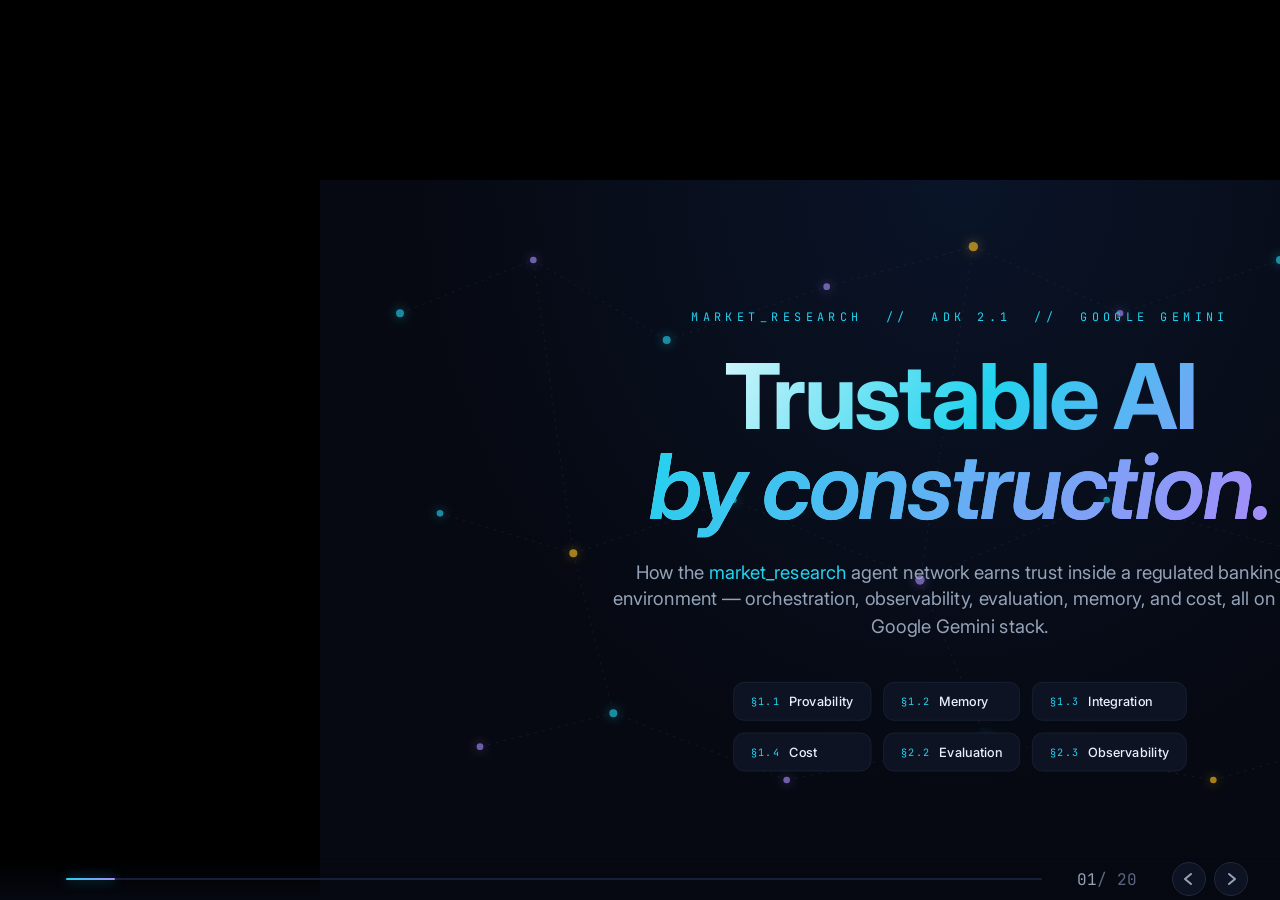
==== index.html @ bad7ddeb "init commit" ====
<!DOCTYPE html>
<html lang="en">
<head>
<meta charset="UTF-8" />
<meta name="viewport" content="width=1920, initial-scale=1" />
<title>Trustable AI by construction — market_research</title>
<link rel="preconnect" href="https://fonts.googleapis.com">
<link rel="preconnect" href="https://fonts.gstatic.com" crossorigin>
<link href="https://fonts.googleapis.com/css2?family=Inter:wght@400;500;600;700&family=JetBrains+Mono:wght@400;500;600&display=swap" rel="stylesheet">
<link rel="stylesheet" href="styles.css" />
</head>
<body>

<div class="deck-wrap">
<div class="deck">

<!-- ============================================================
     SLIDE 1 — TITLE
     ============================================================ -->
<section class="slide s1 is-active" id="slide-1">
  <svg class="s1-bg" viewBox="0 0 1920 1080" preserveAspectRatio="xMidYMid slice" aria-hidden="true">
    <!-- constellation lines -->
    <g class="constellation">
      <line class="bg-line" x1="120" y1="200" x2="320" y2="120"/>
      <line class="bg-line" x1="320" y1="120" x2="520" y2="240"/>
      <line class="bg-line" x1="520" y1="240" x2="760" y2="160"/>
      <line class="bg-line" x1="760" y1="160" x2="980" y2="100"/>
      <line class="bg-line" x1="980" y1="100" x2="1200" y2="200"/>
      <line class="bg-line" x1="1200" y1="200" x2="1440" y2="120"/>
      <line class="bg-line" x1="1440" y1="120" x2="1680" y2="220"/>
      <line class="bg-line" x1="180" y1="500" x2="380" y2="560"/>
      <line class="bg-line" x1="380" y1="560" x2="620" y2="480"/>
      <line class="bg-line" x1="620" y1="480" x2="900" y2="600"/>
      <line class="bg-line" x1="900" y1="600" x2="1180" y2="480"/>
      <line class="bg-line" x1="1180" y1="480" x2="1480" y2="560"/>
      <line class="bg-line" x1="1480" y1="560" x2="1740" y2="500"/>
      <line class="bg-line" x1="240" y1="850" x2="440" y2="800"/>
      <line class="bg-line" x1="440" y1="800" x2="700" y2="900"/>
      <line class="bg-line" x1="700" y1="900" x2="1000" y2="840"/>
      <line class="bg-line" x1="1000" y1="840" x2="1340" y2="900"/>
      <line class="bg-line" x1="1340" y1="900" x2="1620" y2="820"/>
      <line class="bg-line" x1="320" y1="120" x2="380" y2="560"/>
      <line class="bg-line" x1="980" y1="100" x2="900" y2="600"/>
      <line class="bg-line" x1="1440" y1="120" x2="1480" y2="560"/>
      <line class="bg-line" x1="380" y1="560" x2="440" y2="800"/>
      <line class="bg-line" x1="900" y1="600" x2="1000" y2="840"/>
      <line class="bg-line" x1="1480" y1="560" x2="1620" y2="820"/>
    </g>
    <!-- nodes -->
    <g class="bg-nodes">
      <circle class="bg-node" cx="120" cy="200" r="6"/>
      <circle class="bg-node" cx="320" cy="120" r="5"/>
      <circle class="bg-node" cx="520" cy="240" r="6"/>
      <circle class="bg-node" cx="760" cy="160" r="5"/>
      <circle class="bg-node" cx="980" cy="100" r="7"/>
      <circle class="bg-node" cx="1200" cy="200" r="5"/>
      <circle class="bg-node" cx="1440" cy="120" r="6"/>
      <circle class="bg-node" cx="1680" cy="220" r="5"/>
      <circle class="bg-node" cx="180" cy="500" r="5"/>
      <circle class="bg-node" cx="380" cy="560" r="6"/>
      <circle class="bg-node" cx="620" cy="480" r="5"/>
      <circle class="bg-node" cx="900" cy="600" r="7"/>
      <circle class="bg-node" cx="1180" cy="480" r="5"/>
      <circle class="bg-node" cx="1480" cy="560" r="6"/>
      <circle class="bg-node" cx="1740" cy="500" r="5"/>
      <circle class="bg-node" cx="240" cy="850" r="5"/>
      <circle class="bg-node" cx="440" cy="800" r="6"/>
      <circle class="bg-node" cx="700" cy="900" r="5"/>
      <circle class="bg-node" cx="1000" cy="840" r="7"/>
      <circle class="bg-node" cx="1340" cy="900" r="5"/>
      <circle class="bg-node" cx="1620" cy="820" r="6"/>
    </g>
  </svg>

  <div class="s1-stage">
    <div class="s1-hero">
      <div class="s1-eyebrow">MARKET_RESEARCH &nbsp;//&nbsp; ADK 2.1 &nbsp;//&nbsp; GOOGLE GEMINI</div>
      <h1 class="s1-title">Trustable&nbsp;AI<br/><span class="italic">by construction.</span></h1>
      <p class="s1-sub">
        How the <span class="k-worker">market_research</span> agent network earns trust inside a regulated banking environment&nbsp;&mdash; orchestration, observability, evaluation, memory, and cost, all on the Google&nbsp;Gemini stack.
      </p>
      <div class="s1-chips">
        <div class="s1-chip"><span class="sec">&sect;1.1</span><span class="label">Provability</span></div>
        <div class="s1-chip" style="animation-delay: 0.1s;"><span class="sec">&sect;1.2</span><span class="label">Memory</span></div>
        <div class="s1-chip" style="animation-delay: 0.2s;"><span class="sec">&sect;1.3</span><span class="label">Integration</span></div>
        <div class="s1-chip" style="animation-delay: 0.3s;"><span class="sec">&sect;1.4</span><span class="label">Cost</span></div>
        <div class="s1-chip" style="animation-delay: 0.4s;"><span class="sec">&sect;2.2</span><span class="label">Evaluation</span></div>
        <div class="s1-chip" style="animation-delay: 0.5s;"><span class="sec">&sect;2.3</span><span class="label">Observability</span></div>
      </div>
    </div>
  </div>

  <div class="s1-author">
    <div class="name">3224405_AMAL</div>
    <div>FOR SHAMIM &amp; SAURABH</div>
  </div>
</section>


<!-- ============================================================
     SLIDE 2 — VISUAL VOCABULARY
     ============================================================ -->
<section class="slide" id="slide-2">
  <div class="slide-header">
    <span class="slide-num">02 / LEGEND</span>
    <span class="eyebrow">THE SIX BUILDING BLOCKS</span>
  </div>
  <h2>One vocabulary, six shapes</h2>
  <p class="subtitle">Every later slide is built from these primitives. Read them once here so the rest of the deck reads at a glance.</p>

  <div class="slide-body">
    <div class="s2-grid">

      <div class="s2-card worker">
        <span class="badge">01</span>
        <div class="demo">
          <svg viewBox="0 0 320 200" width="320" height="200">
            <rect x="40" y="40" width="240" height="120" rx="16" fill="#0d1322" stroke="#22d3ee" stroke-width="3" filter="drop-shadow(0 0 12px rgba(34,211,238,0.5))"/>
            <text x="160" y="100" text-anchor="middle" fill="#e8eefb" font-size="22" font-weight="600" font-family="JetBrains Mono, monospace">LlmAgent</text>
            <text x="160" y="130" text-anchor="middle" fill="#22d3ee" font-size="14" font-family="JetBrains Mono, monospace">gemini-2.5</text>
          </svg>
        </div>
        <h4>LlmAgent</h4>
        <p class="role">One Gemini call. Optional schema + tools + callbacks.</p>
      </div>

      <div class="s2-card worker">
        <span class="badge">02</span>
        <div class="demo">
          <svg viewBox="0 0 360 200" width="360" height="200">
            <defs><marker id="s2a-arr" viewBox="0 0 10 10" refX="9" refY="5" markerWidth="6" markerHeight="6" orient="auto"><path d="M0,0 L10,5 L0,10 z" fill="#22d3ee"/></marker></defs>
            <rect x="20" y="70" width="80" height="60" rx="10" fill="#0d1322" stroke="#22d3ee" stroke-width="2.5"/>
            <rect x="140" y="70" width="80" height="60" rx="10" fill="#0d1322" stroke="#22d3ee" stroke-width="2.5"/>
            <rect x="260" y="70" width="80" height="60" rx="10" fill="#0d1322" stroke="#22d3ee" stroke-width="2.5"/>
            <line x1="100" y1="100" x2="140" y2="100" stroke="#22d3ee" stroke-width="2.5" marker-end="url(#s2a-arr)"/>
            <line x1="220" y1="100" x2="260" y2="100" stroke="#22d3ee" stroke-width="2.5" marker-end="url(#s2a-arr)"/>
            <text x="180" y="40" text-anchor="middle" fill="#94a3b8" font-size="14" font-family="JetBrains Mono, monospace" letter-spacing="2">SEQUENTIAL</text>
          </svg>
        </div>
        <h4>SequentialAgent</h4>
        <p class="role">Runs children in declared order. No scheduler.</p>
      </div>

      <div class="s2-card critic">
        <span class="badge">03</span>
        <div class="demo">
          <svg viewBox="0 0 320 200" width="320" height="200">
            <defs><marker id="s2b-arr" viewBox="0 0 10 10" refX="9" refY="5" markerWidth="6" markerHeight="6" orient="auto"><path d="M0,0 L10,5 L0,10 z" fill="#a78bfa"/></marker></defs>
            <rect x="60" y="60" width="200" height="90" rx="12" fill="#0d1322" stroke="#a78bfa" stroke-width="2.5"/>
            <text x="160" y="110" text-anchor="middle" fill="#e8eefb" font-size="20" font-weight="600">worker</text>
            <path d="M 60 75 Q 30 110 60 145" fill="none" stroke="#a78bfa" stroke-width="2.5" stroke-dasharray="6 5" marker-end="url(#s2b-arr)"/>
            <path d="M 260 145 Q 290 110 260 75" fill="none" stroke="#a78bfa" stroke-width="2.5" stroke-dasharray="6 5" marker-end="url(#s2b-arr)"/>
            <text x="160" y="35" text-anchor="middle" fill="#a78bfa" font-size="14" font-family="JetBrains Mono, monospace" letter-spacing="2">LOOP &middot; MAX 5</text>
          </svg>
        </div>
        <h4>LoopAgent</h4>
        <p class="role">Repeats a critic-worker pair until pass or max.</p>
      </div>

      <div class="s2-card tool">
        <span class="badge">04</span>
        <div class="demo">
          <svg viewBox="0 0 320 200" width="320" height="200">
            <rect x="60" y="60" width="200" height="90" rx="16" fill="#0d1322" stroke="#fbbf24" stroke-width="3" filter="drop-shadow(0 0 12px rgba(251,191,36,0.4))"/>
            <text x="160" y="100" text-anchor="middle" fill="#fbbf24" font-size="18" font-family="JetBrains Mono, monospace">tool</text>
            <text x="160" y="130" text-anchor="middle" fill="#e8eefb" font-size="17" font-family="JetBrains Mono, monospace">google_search</text>
          </svg>
        </div>
        <h4>Tool</h4>
        <p class="role">An external capability the agent can call.</p>
      </div>

      <div class="s2-card tool">
        <span class="badge">05</span>
        <div class="demo">
          <svg viewBox="0 0 360 200" width="360" height="200">
            <rect x="30" y="70" width="140" height="60" rx="10" fill="#0d1322" stroke="#22d3ee" stroke-width="2.5"/>
            <text x="100" y="105" text-anchor="middle" fill="#e8eefb" font-size="16">LlmAgent</text>
            <path d="M 180 100 C 220 60, 260 60, 300 100" fill="none" stroke="#fbbf24" stroke-width="2.5" stroke-dasharray="3 4"/>
            <circle cx="300" cy="100" r="20" fill="#0d1322" stroke="#fbbf24" stroke-width="2.5"/>
            <text x="300" y="106" text-anchor="middle" fill="#fbbf24" font-size="14" font-family="JetBrains Mono, monospace">cb</text>
            <text x="180" y="160" text-anchor="middle" fill="#94a3b8" font-size="14" font-family="JetBrains Mono, monospace">after_agent_callback</text>
          </svg>
        </div>
        <h4>Callback</h4>
        <p class="role">A Python hook fired before/after each agent.</p>
      </div>

      <div class="s2-card worker">
        <span class="badge">06</span>
        <div class="demo">
          <svg viewBox="0 0 360 200" width="360" height="200">
            <line x1="40" y1="100" x2="320" y2="100" stroke="#1e293b" stroke-width="2" stroke-dasharray="4 6"/>
            <circle cx="40" cy="100" r="8" fill="#22d3ee"/>
            <circle cx="320" cy="100" r="8" fill="#a78bfa"/>
            <circle cx="180" cy="100" r="14" fill="#22d3ee" filter="drop-shadow(0 0 14px rgba(34,211,238,1))">
              <animate attributeName="cx" values="40;320;40" dur="3s" repeatCount="indefinite"/>
            </circle>
            <text x="180" y="160" text-anchor="middle" fill="#94a3b8" font-size="14" font-family="JetBrains Mono, monospace">state flowing</text>
          </svg>
        </div>
        <h4>Token / state</h4>
        <p class="role">Output of one agent becomes input of the next.</p>
      </div>

    </div>
  </div>
</section>


<!-- ============================================================
     SLIDE 3 — PROVABILITY (§1.1) CRITIC-WORKER LOOP
     ============================================================ -->
<section class="slide sl-prov" id="slide-3">
  <div class="slide-header">
    <span class="slide-num">03 / PROVABILITY</span>
    <span class="eyebrow">REQUIREMENT &sect;1.1</span>
  </div>
  <h2>A stronger model grades every answer</h2>
  <p class="subtitle">No report leaves the pipeline until a <span class="k-critic">critic</span> on a stronger Gemini tier accepts it. <strong>Up to five iterations, then a deterministic exit.</strong></p>

  <div class="slide-body">
    <div class="svg-wrap">
      <svg viewBox="0 0 1700 720" preserveAspectRatio="xMidYMid meet">
        <defs>
          <marker id="s3-arr-c" viewBox="0 0 10 10" refX="9" refY="5" markerWidth="7" markerHeight="7" orient="auto">
            <path d="M0,0 L10,5 L0,10 z" fill="#a78bfa"/>
          </marker>
          <marker id="s3-arr-p" viewBox="0 0 10 10" refX="9" refY="5" markerWidth="7" markerHeight="7" orient="auto">
            <path d="M0,0 L10,5 L0,10 z" fill="#34d399"/>
          </marker>
        </defs>

        <!-- worker box -->
        <g class="s3-worker-pulse">
          <rect x="100" y="200" width="450" height="320" rx="22" fill="#0d1322" stroke="#22d3ee" stroke-width="3.5"/>
          <text x="325" y="280" text-anchor="middle" fill="#22d3ee" font-size="20" font-weight="600" letter-spacing="3" font-family="JetBrains Mono, monospace">WORKER</text>
          <text x="325" y="345" text-anchor="middle" fill="#e8eefb" font-size="34" font-weight="600">enhanced_search</text>
          <text x="325" y="395" text-anchor="middle" fill="#94a3b8" font-size="22" font-family="JetBrains Mono, monospace">gemini-2.5-flash-lite</text>
          <text x="325" y="445" text-anchor="middle" fill="#94a3b8" font-size="22">+ google_search</text>
          <text x="325" y="488" text-anchor="middle" fill="#94a3b8" font-size="22">+ BuiltInPlanner</text>
        </g>

        <!-- critic box -->
        <g class="s3-critic-pulse">
          <rect x="1150" y="200" width="450" height="320" rx="22" fill="#0d1322" stroke="#a78bfa" stroke-width="3.5"/>
          <text x="1375" y="280" text-anchor="middle" fill="#a78bfa" font-size="20" font-weight="600" letter-spacing="3" font-family="JetBrains Mono, monospace">CRITIC</text>
          <text x="1375" y="345" text-anchor="middle" fill="#e8eefb" font-size="34" font-weight="600">evaluator</text>
          <text x="1375" y="395" text-anchor="middle" fill="#94a3b8" font-size="22" font-family="JetBrains Mono, monospace">gemini-2.5-flash</text>
          <text x="1375" y="445" text-anchor="middle" fill="#94a3b8" font-size="22">+ MarketFeedback</text>
          <text x="1375" y="488" text-anchor="middle" fill="#94a3b8" font-size="22">(Pydantic schema)</text>
        </g>

        <!-- top arrow worker -> critic -->
        <path d="M 550 280 C 700 200, 1000 200, 1150 280" class="s3-loop-arrow s3-pass-glow" marker-end="url(#s3-arr-c)"/>
        <text x="850" y="180" text-anchor="middle" fill="#22d3ee" font-size="22" font-family="JetBrains Mono, monospace">draft findings</text>

        <!-- bottom arrow critic -> worker (FAIL) -->
        <path d="M 1150 440 C 1000 540, 700 540, 550 440" class="s3-loop-arrow" marker-end="url(#s3-arr-c)"/>
        <text x="850" y="610" text-anchor="middle" class="s3-grade-fail" fill="#f87171" font-size="22" font-family="JetBrains Mono, monospace">grade = FAIL &rarr; rerun worker</text>
        <text x="850" y="610" text-anchor="middle" class="s3-grade-pass" fill="#34d399" font-size="26" font-weight="600" font-family="JetBrains Mono, monospace">grade = PASS &rarr; exit loop</text>

        <!-- iteration counter (center) -->
        <circle cx="850" cy="360" r="80" fill="#0d1322" stroke="#a78bfa" stroke-width="3" class="s3-pass-glow"/>
        <text x="850" y="345" text-anchor="middle" class="s3-iter-text">ITER</text>
        <text x="850" y="395" text-anchor="middle" class="s3-iter-counter">1</text>
        <text x="850" y="430" text-anchor="middle" class="s3-iter-text">of 5</text>
      </svg>
    </div>
  </div>

  <div class="chip-row stage" data-stage="3" style="position:absolute; bottom:130px; left:50%; transform:translateX(-50%);">
    <span class="chip is-critic"><span class="dot"></span>Pydantic-typed verdicts</span>
    <span class="chip is-pass"><span class="dot"></span>Max 5 iterations</span>
    <span class="chip is-worker"><span class="dot"></span>EscalationChecker = only exit</span>
  </div>

  <div class="slide-footer">
    <span class="cite">market_research/sub_agents/*/agent.py &middot; LoopAgent quality_assurance_loop</span>
    <span class="req-pill">&sect;1.1 PROVABILITY</span>
  </div>
</section>


<!-- ============================================================
     SLIDE 4 — PROVABILITY IN OPERATION (critic-worker loop)
     ============================================================ -->
<section class="slide op-loop" id="slide-4">
  <div class="slide-header">
    <span class="slide-num">04 / PROVABILITY</span>
    <span class="eyebrow op">IN OPERATION</span>
    <span class="op-tag"><span class="live-dot"></span>RUNTIME</span>
  </div>
  <h2>The quality-assurance loop, running</h2>
  <p class="subtitle">Watch one iteration circulate: the <span class="k-critic">evaluator</span> grades, the <strong>EscalationChecker</strong> decides, and on a fail the <span class="k-worker">worker</span> re-searches and overwrites the findings.</p>

  <div class="slide-body">
    <div class="svg-wrap">
      <svg viewBox="0 0 1700 680" preserveAspectRatio="xMidYMid meet">
        <defs>
          <marker id="ml-flow" viewBox="0 0 10 10" refX="9" refY="5" markerWidth="7" markerHeight="7" orient="auto"><path d="M0,0 L10,5 L0,10 z" fill="#22d3ee"/></marker>
          <marker id="ml-fail" viewBox="0 0 10 10" refX="9" refY="5" markerWidth="7" markerHeight="7" orient="auto"><path d="M0,0 L10,5 L0,10 z" fill="#f87171"/></marker>
          <marker id="ml-pass" viewBox="0 0 10 10" refX="9" refY="5" markerWidth="7" markerHeight="7" orient="auto"><path d="M0,0 L10,5 L0,10 z" fill="#34d399"/></marker>
          <marker id="ml-crit" viewBox="0 0 10 10" refX="9" refY="5" markerWidth="7" markerHeight="7" orient="auto"><path d="M0,0 L10,5 L0,10 z" fill="#a78bfa"/></marker>
        </defs>

        <!-- loop boundary -->
        <rect x="120" y="95" width="1460" height="510" rx="24" fill="none" class="op-loop-ring"/>
        <text x="150" y="80" fill="#a78bfa" font-size="20" font-family="JetBrains Mono, monospace" letter-spacing="2">LoopAgent &middot; quality_assurance_loop &middot; max_iterations = 5</text>

        <!-- return arrow across top -->
        <path d="M 1320 240 L 1320 150 L 400 150 L 400 270" class="op-edge feedback" stroke="#a78bfa" stroke-dasharray="7 6" marker-end="url(#ml-crit)"/>
        <text x="860" y="135" text-anchor="middle" fill="#a78bfa" font-size="19" font-family="JetBrains Mono, monospace">overwrite market_research_findings &middot; next iteration</text>

        <!-- findings entry -->
        <text x="60" y="315" fill="#22d3ee" font-size="20" font-family="JetBrains Mono, monospace">findings</text>
        <line x1="60" y1="335" x2="200" y2="335" class="op-edge flow" marker-end="url(#ml-flow)"/>

        <!-- evaluator (critic) -->
        <rect x="200" y="270" width="380" height="200" rx="18" class="op-node opl-critic"/>
        <text x="390" y="312" class="op-kicker" font-size="18">CRITIC</text>
        <text x="390" y="355" class="op-label" font-size="30">market_evaluator</text>
        <text x="390" y="392" class="op-sub" font-size="19">gemini-2.5-flash</text>
        <text x="390" y="424" class="op-sub" font-size="19">output_schema =</text>
        <text x="390" y="450" class="op-sub" font-size="19">MarketFeedback</text>

        <!-- middle arrow evaluator -> checker -->
        <line x1="580" y1="335" x2="700" y2="335" class="op-edge flow" marker-end="url(#ml-flow)"/>

        <!-- EscalationChecker diamond -->
        <polygon points="840,235 1010,335 840,435 670,335" class="opl-diamond"/>
        <text x="840" y="320" class="op-label" font-size="22" fill="#a78bfa">Escalation</text>
        <text x="840" y="348" class="op-label" font-size="22" fill="#a78bfa">Checker</text>
        <text x="840" y="378" class="op-sub" font-size="16">grade == "pass"?</text>

        <!-- fail arrow checker -> worker -->
        <line x1="1010" y1="335" x2="1120" y2="335" class="op-edge fail" marker-end="url(#ml-fail)"/>
        <text x="1065" y="318" text-anchor="middle" fill="#f87171" font-size="17" font-family="JetBrains Mono, monospace">fail</text>

        <!-- worker -->
        <rect x="1120" y="240" width="400" height="200" rx="18" class="op-node opl-worker"/>
        <text x="1320" y="282" class="op-kicker" font-size="18">WORKER</text>
        <text x="1320" y="325" class="op-label" font-size="28">enhanced_market_search</text>
        <text x="1320" y="362" class="op-sub" font-size="19">worker &middot; google_search</text>
        <text x="1320" y="394" class="op-sub" font-size="19">+ BuiltInPlanner</text>
        <text x="1320" y="424" class="op-sub" font-size="19">+ section_planner</text>

        <!-- pass exit -->
        <path d="M 840 435 L 840 545 L 1450 545" class="op-edge pass" marker-end="url(#ml-pass)"/>
        <text x="1120" y="530" text-anchor="middle" fill="#34d399" font-size="19" font-family="JetBrains Mono, monospace">pass &rarr; escalate &rarr; exit loop</text>

        <!-- circulating token -->
        <circle r="13" class="opl-token"/>
      </svg>
    </div>
  </div>

  <div class="slide-footer">
    <span class="cite">sub_agents/market_context/agent.py &middot; LoopAgent + EscalationChecker + MarketFeedback schema</span>
    <span class="req-pill">&sect;1.1 PROVABILITY</span>
  </div>
</section>


<!-- ============================================================
     SLIDE 5 — TRUSTABILITY (§1.1) GROUNDED CITATIONS
     ============================================================ -->
<section class="slide" id="slide-5">
  <div class="slide-header">
    <span class="slide-num">05 / TRUSTABILITY</span>
    <span class="eyebrow">REQUIREMENT &sect;1.1</span>
  </div>
  <h2>Every claim has a footnote</h2>
  <p class="subtitle">The agent cannot hallucinate undetected: every fact in the final report carries a <span class="k-tool">numbered citation</span> back to a live Google Search source.</p>

  <div class="slide-body">
    <div class="svg-wrap">
      <svg viewBox="0 0 1700 720" preserveAspectRatio="xMidYMid meet">
        <defs>
          <marker id="s4-arr" viewBox="0 0 10 10" refX="9" refY="5" markerWidth="7" markerHeight="7" orient="auto">
            <path d="M0,0 L10,5 L0,10 z" fill="#22d3ee"/>
          </marker>
        </defs>

        <!-- user question (left) -->
        <rect x="40" y="100" width="380" height="160" rx="20" fill="#0d1322" stroke="#1e293b" stroke-width="2"/>
        <text x="60" y="155" fill="#94a3b8" font-size="18" font-family="JetBrains Mono, monospace">USER QUESTION</text>
        <text x="60" y="200" fill="#e8eefb" font-size="22">What is the size of</text>
        <text x="60" y="232" fill="#e8eefb" font-size="22">the SaaS analytics market?</text>

        <line x1="430" y1="180" x2="540" y2="180" stroke="#22d3ee" stroke-width="3" marker-end="url(#s4-arr)"/>

        <!-- researcher + search -->
        <rect x="540" y="100" width="320" height="160" rx="20" fill="#0d1322" stroke="#22d3ee" stroke-width="3" filter="drop-shadow(0 0 14px rgba(34,211,238,0.4))"/>
        <text x="700" y="160" text-anchor="middle" fill="#22d3ee" font-size="18" font-family="JetBrains Mono, monospace">WORKER</text>
        <text x="700" y="200" text-anchor="middle" fill="#e8eefb" font-size="28" font-weight="600">researcher</text>
        <text x="700" y="232" text-anchor="middle" fill="#94a3b8" font-size="18" font-family="JetBrains Mono, monospace">+ google_search</text>

        <line x1="870" y1="180" x2="980" y2="180" stroke="#22d3ee" stroke-width="3" marker-end="url(#s4-arr)"/>

        <!-- source cards (right) — all visible on entry, animate in once -->
        <g class="s4-source-on">
          <rect x="990" y="80" width="630" height="120" rx="16" fill="#0d1322" stroke="#fbbf24" stroke-width="2.5" filter="drop-shadow(0 0 10px rgba(251,191,36,0.35))"/>
          <text x="1015" y="125" fill="#fbbf24" font-size="20" font-family="JetBrains Mono, monospace" font-weight="600">[1]</text>
          <text x="1060" y="125" fill="#e8eefb" font-size="22" font-weight="500">Statista &middot; SaaS Market Size 2024</text>
          <text x="1060" y="160" fill="#94a3b8" font-size="18" font-family="JetBrains Mono, monospace">statista.com/saas-analytics</text>
          <text x="1060" y="185" fill="#34d399" font-size="16" font-family="JetBrains Mono, monospace">conf 0.94</text>
        </g>

        <g class="s4-source-on" style="animation-delay: 0.6s;">
          <rect x="990" y="220" width="630" height="120" rx="16" fill="#0d1322" stroke="#fbbf24" stroke-width="2.5" filter="drop-shadow(0 0 10px rgba(251,191,36,0.35))"/>
          <text x="1015" y="265" fill="#fbbf24" font-size="20" font-family="JetBrains Mono, monospace" font-weight="600">[2]</text>
          <text x="1060" y="265" fill="#e8eefb" font-size="22" font-weight="500">Gartner &middot; Magic Quadrant 2024</text>
          <text x="1060" y="300" fill="#94a3b8" font-size="18" font-family="JetBrains Mono, monospace">gartner.com/saas-mq</text>
          <text x="1060" y="325" fill="#34d399" font-size="16" font-family="JetBrains Mono, monospace">conf 0.88</text>
        </g>

        <g class="s4-source-on" style="animation-delay: 1.2s;">
          <rect x="990" y="360" width="630" height="120" rx="16" fill="#0d1322" stroke="#fbbf24" stroke-width="2.5" filter="drop-shadow(0 0 10px rgba(251,191,36,0.35))"/>
          <text x="1015" y="405" fill="#fbbf24" font-size="20" font-family="JetBrains Mono, monospace" font-weight="600">[3]</text>
          <text x="1060" y="405" fill="#e8eefb" font-size="22" font-weight="500">McKinsey &middot; Cloud Insights</text>
          <text x="1060" y="440" fill="#94a3b8" font-size="18" font-family="JetBrains Mono, monospace">mckinsey.com/cloud-2024</text>
          <text x="1060" y="465" fill="#34d399" font-size="16" font-family="JetBrains Mono, monospace">conf 0.81</text>
        </g>

        <!-- report draft (bottom) -->
        <rect x="40" y="540" width="1620" height="140" rx="20" fill="#0d1322" stroke="#a78bfa" stroke-width="2.5"/>
        <text x="60" y="585" fill="#a78bfa" font-size="18" font-family="JetBrains Mono, monospace">RENDERED REPORT &middot; market_report_composer</text>
        <text x="60" y="635" fill="#e8eefb" font-size="22">
          The global SaaS analytics market reached
          <tspan fill="#e8eefb" font-weight="600">$8.4B in 2024</tspan>
          <tspan class="s4-cite-on" font-weight="600" font-family="JetBrains Mono, monospace"> [1]</tspan>,
          growing at
          <tspan font-weight="600">14% CAGR</tspan>
          <tspan class="s4-cite-on" font-weight="600" font-family="JetBrains Mono, monospace"> [2]</tspan>,
          with cloud-native vendors capturing the majority share
          <tspan class="s4-cite-on" font-weight="600" font-family="JetBrains Mono, monospace"> [3]</tspan>.
        </text>
      </svg>
    </div>
  </div>

  <div class="slide-footer">
    <span class="cite">collect_research_sources_callback + wikipedia_citation_callback &middot; sub_agents/market_context/</span>
    <span class="req-pill">&sect;1.1 TRUSTABILITY</span>
  </div>
</section>


<!-- ============================================================
     SLIDE 6 — TRUSTABILITY IN OPERATION (citation harvest)
     ============================================================ -->
<section class="slide op-cite" id="slide-6">
  <div class="slide-header">
    <span class="slide-num">06 / TRUSTABILITY</span>
    <span class="eyebrow op">IN OPERATION</span>
    <span class="op-tag"><span class="live-dot"></span>RUNTIME</span>
  </div>
  <h2>Harvesting sources, live</h2>
  <p class="subtitle">The worker calls <span class="k-tool">google_search</span>; an <strong>after-agent callback</strong> captures every grounding chunk &mdash; URL, title, confidence &mdash; into <code>state.citations</code> before the composer renders footnotes.</p>

  <div class="slide-body">
    <div class="svg-wrap">
      <svg viewBox="0 0 1700 640" preserveAspectRatio="xMidYMid meet">
        <defs>
          <marker id="mc-flow" viewBox="0 0 10 10" refX="9" refY="5" markerWidth="7" markerHeight="7" orient="auto"><path d="M0,0 L10,5 L0,10 z" fill="#22d3ee"/></marker>
          <marker id="mc-tool" viewBox="0 0 10 10" refX="9" refY="5" markerWidth="7" markerHeight="7" orient="auto"><path d="M0,0 L10,5 L0,10 z" fill="#fbbf24"/></marker>
          <marker id="mc-crit" viewBox="0 0 10 10" refX="9" refY="5" markerWidth="7" markerHeight="7" orient="auto"><path d="M0,0 L10,5 L0,10 z" fill="#a78bfa"/></marker>
        </defs>

        <text x="80" y="150" fill="#5b6781" font-family="JetBrains Mono, monospace" font-size="18" letter-spacing="3" text-anchor="start">PHASE 1 &middot; HARVEST</text>

        <!-- researcher -->
        <rect x="80" y="220" width="380" height="160" rx="18" class="op-node opc-tool" stroke="#22d3ee"/>
        <text x="270" y="262" class="op-kicker" font-size="17">WORKER</text>
        <text x="270" y="302" class="op-label" font-size="26">market_researcher</text>
        <text x="270" y="335" class="op-sub" font-size="18">tools=[google_search]</text>
        <text x="270" y="363" class="op-sub" font-size="18">+ BuiltInPlanner</text>

        <line x1="460" y1="300" x2="560" y2="300" class="op-edge flow" marker-end="url(#mc-flow)"/>

        <!-- tool -->
        <rect x="560" y="230" width="300" height="140" rx="16" class="op-node opc-tool"/>
        <text x="710" y="270" class="op-kicker" font-size="17" fill="#fbbf24">TOOL</text>
        <text x="710" y="308" class="op-label" font-size="24" fill="#fbbf24">google_search</text>
        <text x="710" y="342" class="op-sub" font-size="17">returns grounded chunks</text>

        <line x1="860" y1="300" x2="960" y2="300" class="op-edge cb" marker-end="url(#mc-tool)"/>

        <!-- callback -->
        <rect x="960" y="230" width="300" height="140" rx="16" fill="#0d1322" stroke="#fbbf24" stroke-width="2.5" stroke-dasharray="5 5"/>
        <text x="1110" y="270" class="op-kicker" font-size="17" fill="#fbbf24">after_agent_callback</text>
        <text x="1110" y="308" class="op-label" font-size="21">collect_research</text>
        <text x="1110" y="336" class="op-label" font-size="21">_sources</text>

        <line x1="1260" y1="300" x2="1330" y2="300" class="op-edge cb" marker-end="url(#mc-tool)"/>

        <!-- citations state panel -->
        <rect x="1330" y="150" width="320" height="320" rx="16" fill="#060912" stroke="#fbbf24" stroke-width="2.5"/>
        <text x="1355" y="190" fill="#fbbf24" font-size="18" font-family="JetBrains Mono, monospace">state.citations</text>
        <g class="opc-row r1">
          <text x="1355" y="240" fill="#e8eefb" font-size="17" font-family="JetBrains Mono, monospace">1: { url, title,</text>
          <text x="1380" y="266" fill="#34d399" font-size="17" font-family="JetBrains Mono, monospace">conf 0.94 }</text>
        </g>
        <g class="opc-row r2">
          <text x="1355" y="312" fill="#e8eefb" font-size="17" font-family="JetBrains Mono, monospace">2: { url, title,</text>
          <text x="1380" y="338" fill="#34d399" font-size="17" font-family="JetBrains Mono, monospace">conf 0.88 }</text>
        </g>
        <g class="opc-row r3">
          <text x="1355" y="384" fill="#e8eefb" font-size="17" font-family="JetBrains Mono, monospace">3: { url, title,</text>
          <text x="1380" y="410" fill="#34d399" font-size="17" font-family="JetBrains Mono, monospace">conf 0.81 }</text>
        </g>
        <text x="1355" y="450" fill="#5b6781" font-size="15" font-family="JetBrains Mono, monospace">persisted to session</text>

        <!-- phase 2 -->
        <text x="80" y="470" fill="#5b6781" font-family="JetBrains Mono, monospace" font-size="18" letter-spacing="3" text-anchor="start">PHASE 2 &middot; RENDER</text>
        <rect x="80" y="500" width="460" height="110" rx="16" class="op-node" stroke="#a78bfa"/>
        <text x="310" y="540" class="op-kicker" font-size="17" fill="#a78bfa">CRITIC</text>
        <text x="310" y="576" class="op-label" font-size="24">market_report_composer</text>
        <text x="310" y="600" class="op-sub" font-size="17">emits &lt;cite source="src-N"/&gt;</text>
        <line x1="310" y1="380" x2="310" y2="500" class="op-edge" stroke="#a78bfa" stroke-dasharray="6 6" marker-end="url(#mc-crit)"/>

        <!-- token -->
        <circle r="12" class="opc-token"/>
      </svg>
    </div>
  </div>

  <div class="slide-footer">
    <span class="cite">collect_research_sources_callback + wikipedia_citation_callback &middot; sub_agents/market_context/agent.py</span>
    <span class="req-pill">&sect;1.1 TRUSTABILITY</span>
  </div>
</section>


<!-- ============================================================
     SLIDE 7 — DESIGN FLOW (§1.3) SEQUENTIAL CHANCELLOR
     ============================================================ -->
<section class="slide sl-flow" id="slide-7">
  <div class="slide-header">
    <span class="slide-num">07 / DESIGN FLOW</span>
    <span class="eyebrow">REQUIREMENT &sect;1.3</span>
  </div>
  <h2>Five sub-pipelines, one chancellor</h2>
  <p class="subtitle">The chancellor is a <strong>SequentialAgent</strong>: bootstrap, then five domain pipelines in declared order. <span class="k-route">Sales is conditional</span>. No agent is called twice; no order is left to chance.</p>

  <div class="slide-body">
    <div class="svg-wrap">
      <svg viewBox="0 0 1800 720" preserveAspectRatio="xMidYMid meet">
        <defs>
          <marker id="s5-arr" viewBox="0 0 10 10" refX="9" refY="5" markerWidth="7" markerHeight="7" orient="auto">
            <path d="M0,0 L10,5 L0,10 z" fill="#22d3ee"/>
          </marker>
        </defs>

        <!-- bootstrap chip (top) -->
        <g>
          <rect x="650" y="40" width="500" height="80" rx="14" fill="#0d1322" stroke="#1e293b" stroke-width="2" stroke-dasharray="6 6"/>
          <text x="900" y="78" text-anchor="middle" fill="#94a3b8" font-size="18" font-family="JetBrains Mono, monospace" letter-spacing="3">BOOTSTRAP &middot; STEPS 1&ndash;2</text>
          <text x="900" y="105" text-anchor="middle" fill="#e8eefb" font-size="20">user_input_analyzer &nbsp;&rarr;&nbsp; project_creator</text>
        </g>
        <line x1="900" y1="120" x2="900" y2="170" stroke="#22d3ee" stroke-width="3" marker-end="url(#s5-arr)"/>

        <!-- 5 domain tiles -->
        <!-- tile 1: market -->
        <g>
          <rect x="50" y="200" width="320" height="420" class="s5-tile-bg"/>
          <text x="210" y="245" class="s5-tile-num">STEPS 3&ndash;4</text>
          <text x="210" y="295" class="s5-tile-title">MARKET</text>
          <!-- icon: bars -->
          <g transform="translate(155,330)">
            <rect x="0" y="60" width="20" height="40" fill="#22d3ee"/>
            <rect x="30" y="40" width="20" height="60" fill="#22d3ee"/>
            <rect x="60" y="20" width="20" height="80" fill="#22d3ee"/>
            <rect x="90" y="0" width="20" height="100" fill="#22d3ee"/>
          </g>
          <text x="210" y="495" class="s5-tile-role">Market intel +</text>
          <text x="210" y="520" class="s5-tile-role">critic loop</text>
          <rect x="135" y="555" width="150" height="36" rx="8" fill="rgba(52,211,153,0.12)" stroke="#34d399" stroke-width="1.5"/>
          <text x="210" y="580" text-anchor="middle" fill="#34d399" font-size="16" font-family="JetBrains Mono, monospace" letter-spacing="2">BUILT</text>
        </g>

        <!-- tile 2: segmentation -->
        <g>
          <rect x="400" y="200" width="320" height="420" class="s5-tile-bg"/>
          <text x="560" y="245" class="s5-tile-num">STEPS 5&ndash;6</text>
          <text x="560" y="295" class="s5-tile-title">SEGMENTATION</text>
          <!-- icon: pie -->
          <g transform="translate(510,330)">
            <circle cx="50" cy="50" r="48" fill="none" stroke="#22d3ee" stroke-width="4"/>
            <path d="M 50 50 L 50 2 A 48 48 0 0 1 92 70 z" fill="#22d3ee" fill-opacity="0.4"/>
            <path d="M 50 50 L 92 70 A 48 48 0 0 1 30 92 z" fill="#22d3ee" fill-opacity="0.7"/>
          </g>
          <text x="560" y="495" class="s5-tile-role">Customer segments +</text>
          <text x="560" y="520" class="s5-tile-role">critic loop</text>
          <rect x="485" y="555" width="150" height="36" rx="8" fill="rgba(52,211,153,0.12)" stroke="#34d399" stroke-width="1.5"/>
          <text x="560" y="580" text-anchor="middle" fill="#34d399" font-size="16" font-family="JetBrains Mono, monospace" letter-spacing="2">BUILT</text>
        </g>

        <!-- tile 3: org -->
        <g>
          <rect x="750" y="200" width="320" height="420" class="s5-tile-bg"/>
          <text x="910" y="245" class="s5-tile-num">STEPS 7&ndash;8</text>
          <text x="910" y="295" class="s5-tile-title">ORG INTEL</text>
          <!-- icon: hierarchy -->
          <g transform="translate(835,330)">
            <rect x="55" y="0" width="40" height="28" rx="4" fill="#22d3ee" fill-opacity="0.4" stroke="#22d3ee" stroke-width="2"/>
            <rect x="10" y="60" width="40" height="28" rx="4" fill="#22d3ee" fill-opacity="0.4" stroke="#22d3ee" stroke-width="2"/>
            <rect x="60" y="60" width="40" height="28" rx="4" fill="#22d3ee" fill-opacity="0.4" stroke="#22d3ee" stroke-width="2"/>
            <rect x="110" y="60" width="40" height="28" rx="4" fill="#22d3ee" fill-opacity="0.4" stroke="#22d3ee" stroke-width="2"/>
            <line x1="75" y1="28" x2="30" y2="60" stroke="#22d3ee" stroke-width="2"/>
            <line x1="75" y1="28" x2="80" y2="60" stroke="#22d3ee" stroke-width="2"/>
            <line x1="75" y1="28" x2="130" y2="60" stroke="#22d3ee" stroke-width="2"/>
          </g>
          <text x="910" y="495" class="s5-tile-role">Client + target org +</text>
          <text x="910" y="520" class="s5-tile-role">critic loop</text>
          <rect x="835" y="555" width="150" height="36" rx="8" fill="rgba(52,211,153,0.12)" stroke="#34d399" stroke-width="1.5"/>
          <text x="910" y="580" text-anchor="middle" fill="#34d399" font-size="16" font-family="JetBrains Mono, monospace" letter-spacing="2">BUILT</text>
        </g>

        <!-- tile 4: sales (conditional) -->
        <g>
          <rect x="1100" y="200" width="320" height="420" class="s5-tile-bg cond"/>
          <text x="1260" y="245" class="s5-tile-num" fill="#f472b6">STEPS 9&ndash;10</text>
          <text x="1260" y="295" class="s5-tile-title" fill="#f472b6">SALES</text>
          <!-- icon: handshake (simplified) -->
          <g transform="translate(1195,330)">
            <circle cx="50" cy="50" r="40" fill="none" stroke="#f472b6" stroke-width="3"/>
            <text x="50" y="62" text-anchor="middle" fill="#f472b6" font-size="36" font-family="JetBrains Mono, monospace">?</text>
          </g>
          <text x="1260" y="495" class="s5-tile-role" fill="#f472b6">Skips if no target</text>
          <text x="1260" y="520" class="s5-tile-role" fill="#f472b6">named in input</text>
          <rect x="1170" y="555" width="180" height="36" rx="8" fill="rgba(244,114,182,0.12)" stroke="#f472b6" stroke-width="1.5" stroke-dasharray="4 4"/>
          <text x="1260" y="580" text-anchor="middle" fill="#f472b6" font-size="16" font-family="JetBrains Mono, monospace" letter-spacing="2">MAY SKIP</text>
        </g>

        <!-- tile 5: prospect -->
        <g>
          <rect x="1450" y="200" width="320" height="420" class="s5-tile-bg"/>
          <text x="1610" y="245" class="s5-tile-num">STEPS 11&ndash;12</text>
          <text x="1610" y="295" class="s5-tile-title">PROSPECT</text>
          <!-- icon: target -->
          <g transform="translate(1560,330)">
            <circle cx="50" cy="50" r="45" fill="none" stroke="#22d3ee" stroke-width="3"/>
            <circle cx="50" cy="50" r="28" fill="none" stroke="#22d3ee" stroke-width="3"/>
            <circle cx="50" cy="50" r="10" fill="#22d3ee"/>
          </g>
          <text x="1610" y="495" class="s5-tile-role">Apollo JSON</text>
          <text x="1610" y="520" class="s5-tile-role">(no composer)</text>
          <rect x="1535" y="555" width="150" height="36" rx="8" fill="rgba(52,211,153,0.12)" stroke="#34d399" stroke-width="1.5"/>
          <text x="1610" y="580" text-anchor="middle" fill="#34d399" font-size="16" font-family="JetBrains Mono, monospace" letter-spacing="2">BUILT</text>
        </g>

        <!-- arrows between tiles -->
        <line x1="370" y1="410" x2="400" y2="410" stroke="#22d3ee" stroke-width="3" marker-end="url(#s5-arr)"/>
        <line x1="720" y1="410" x2="750" y2="410" stroke="#22d3ee" stroke-width="3" marker-end="url(#s5-arr)"/>
        <line x1="1070" y1="410" x2="1100" y2="410" stroke="#22d3ee" stroke-width="3" marker-end="url(#s5-arr)"/>
        <line x1="1420" y1="410" x2="1450" y2="410" stroke="#f472b6" stroke-width="3" stroke-dasharray="6 4" marker-end="url(#s5-arr)"/>

        <!-- sweeping token (stage 1) -->
        <circle r="14" class="s5-token" cy="540" cx="0"/>
      </svg>
    </div>
  </div>

  <div class="slide-footer">
    <span class="cite">market_research/agent.py &middot; comprehensive_intelligence_chancellor</span>
    <span class="req-pill">&sect;1.3 DESIGN FLOW</span>
  </div>
</section>


<!-- ============================================================
     SLIDE 8 — DESIGN FLOW IN OPERATION (12-step spine)
     ============================================================ -->
<section class="slide op-spine" id="slide-8">
  <div class="slide-header">
    <span class="slide-num">08 / DESIGN FLOW</span>
    <span class="eyebrow op">IN OPERATION</span>
    <span class="op-tag"><span class="live-dot"></span>RUNTIME</span>
  </div>
  <h2>Twelve children, one deterministic walk</h2>
  <p class="subtitle">The <strong>SequentialAgent</strong> walks its twelve children in declaration order &mdash; classifier, tool call, then six builder/agent pairs. The token traces the exact runtime path; no scheduler, no LLM picking next.</p>

  <div class="slide-body">
    <div class="svg-wrap">
      <svg viewBox="0 0 1700 680" preserveAspectRatio="xMidYMid meet">
        <text x="850" y="55" text-anchor="middle" fill="#a78bfa" font-size="20" font-family="JetBrains Mono, monospace" letter-spacing="2">SequentialAgent &middot; comprehensive_intelligence_chancellor</text>

        <!-- snake connectors -->
        <path d="M 280 210 L 1420 210 L 1420 370 L 280 370 L 280 530 L 1420 530" fill="none" stroke="#1e293b" stroke-width="2.5" stroke-dasharray="5 7"/>

        <!-- ROW 1 (L->R): 01-04 -->
        <g>
          <rect x="140" y="155" width="300" height="110" class="ops-box classifier"/>
          <text x="160" y="188" fill="#f472b6" font-size="15" font-family="JetBrains Mono, monospace">01 &middot; CLASSIFIER</text>
          <text x="160" y="220" fill="#e8eefb" font-size="19" font-family="JetBrains Mono, monospace">user_input_analyzer</text>
          <text x="160" y="246" fill="#94a3b8" font-size="15">&rarr; user_analysis</text>
        </g>
        <g>
          <rect x="510" y="155" width="300" height="110" class="ops-box tool"/>
          <text x="530" y="188" fill="#fbbf24" font-size="15" font-family="JetBrains Mono, monospace">02 &middot; TOOL CALL</text>
          <text x="530" y="220" fill="#e8eefb" font-size="19" font-family="JetBrains Mono, monospace">project_creator</text>
          <text x="530" y="246" fill="#94a3b8" font-size="15">create_blank_project()</text>
        </g>
        <g>
          <rect x="880" y="155" width="300" height="110" class="ops-box builder"/>
          <text x="900" y="188" fill="#a78bfa" font-size="15" font-family="JetBrains Mono, monospace">03 &middot; PROMPT BUILD</text>
          <text x="900" y="220" fill="#e8eefb" font-size="19" font-family="JetBrains Mono, monospace">market_prompt_builder</text>
          <text x="900" y="246" fill="#94a3b8" font-size="15">&rarr; market_agent_input</text>
        </g>
        <g>
          <rect x="1250" y="155" width="300" height="110" class="ops-box agent"/>
          <text x="1270" y="188" fill="#22d3ee" font-size="15" font-family="JetBrains Mono, monospace">04 &middot; SUB-PIPELINE</text>
          <text x="1270" y="220" fill="#e8eefb" font-size="18" font-family="JetBrains Mono, monospace">market_intelligence</text>
          <text x="1270" y="246" fill="#94a3b8" font-size="15">&rarr; market_context</text>
        </g>

        <!-- ROW 2 (R->L): 05-08 -->
        <g>
          <rect x="1250" y="315" width="300" height="110" class="ops-box builder"/>
          <text x="1270" y="348" fill="#a78bfa" font-size="15" font-family="JetBrains Mono, monospace">05 &middot; PROMPT BUILD</text>
          <text x="1270" y="380" fill="#e8eefb" font-size="17" font-family="JetBrains Mono, monospace">segmentation_builder</text>
          <text x="1270" y="406" fill="#94a3b8" font-size="15">&rarr; segmentation_input</text>
        </g>
        <g>
          <rect x="880" y="315" width="300" height="110" class="ops-box agent"/>
          <text x="900" y="348" fill="#22d3ee" font-size="15" font-family="JetBrains Mono, monospace">06 &middot; SUB-PIPELINE</text>
          <text x="900" y="380" fill="#e8eefb" font-size="17" font-family="JetBrains Mono, monospace">segmentation_intel</text>
          <text x="900" y="406" fill="#94a3b8" font-size="15">&rarr; market_segment</text>
        </g>
        <g>
          <rect x="510" y="315" width="300" height="110" class="ops-box builder"/>
          <text x="530" y="348" fill="#a78bfa" font-size="15" font-family="JetBrains Mono, monospace">07 &middot; PROMPT BUILD</text>
          <text x="530" y="380" fill="#e8eefb" font-size="19" font-family="JetBrains Mono, monospace">org_prompt_builder</text>
          <text x="530" y="406" fill="#94a3b8" font-size="15">&rarr; org_agent_input</text>
        </g>
        <g>
          <rect x="140" y="315" width="300" height="110" class="ops-box agent"/>
          <text x="160" y="348" fill="#22d3ee" font-size="15" font-family="JetBrains Mono, monospace">08 &middot; SUB-PIPELINE</text>
          <text x="160" y="380" fill="#e8eefb" font-size="18" font-family="JetBrains Mono, monospace">org_intelligence</text>
          <text x="160" y="406" fill="#94a3b8" font-size="15">&rarr; client_org_research</text>
        </g>

        <!-- ROW 3 (L->R): 09-12 -->
        <g>
          <rect x="140" y="475" width="300" height="110" class="ops-box cond"/>
          <text x="160" y="508" fill="#f472b6" font-size="15" font-family="JetBrains Mono, monospace">09 &middot; COND PROMPT</text>
          <text x="160" y="540" fill="#e8eefb" font-size="17" font-family="JetBrains Mono, monospace">sales_prompt_builder</text>
          <text x="160" y="566" fill="#f472b6" font-size="15">skip_sales? gate</text>
        </g>
        <g>
          <rect x="510" y="475" width="300" height="110" class="ops-box cond"/>
          <text x="530" y="508" fill="#f472b6" font-size="15" font-family="JetBrains Mono, monospace">10 &middot; COND SUB-PIPE</text>
          <text x="530" y="540" fill="#e8eefb" font-size="17" font-family="JetBrains Mono, monospace">sales_intelligence</text>
          <text x="530" y="566" fill="#f472b6" font-size="15">runs IFF target named</text>
        </g>
        <g>
          <rect x="880" y="475" width="300" height="110" class="ops-box builder"/>
          <text x="900" y="508" fill="#a78bfa" font-size="15" font-family="JetBrains Mono, monospace">11 &middot; PROMPT BUILD</text>
          <text x="900" y="540" fill="#e8eefb" font-size="18" font-family="JetBrains Mono, monospace">prospect_builder</text>
          <text x="900" y="566" fill="#94a3b8" font-size="15">&rarr; prospect_input</text>
        </g>
        <g>
          <rect x="1250" y="475" width="300" height="110" class="ops-box agent"/>
          <text x="1270" y="508" fill="#22d3ee" font-size="15" font-family="JetBrains Mono, monospace">12 &middot; SUB-PIPELINE</text>
          <text x="1270" y="540" fill="#e8eefb" font-size="18" font-family="JetBrains Mono, monospace">prospect_researcher</text>
          <text x="1270" y="566" fill="#94a3b8" font-size="15">&rarr; Apollo JSON</text>
        </g>

        <!-- token -->
        <circle r="13" class="ops-token"/>
      </svg>
    </div>
  </div>

  <div class="slide-footer">
    <span class="cite">market_research/agent.py &middot; comprehensive_intelligence_chancellor (SequentialAgent, 12 children)</span>
    <span class="req-pill">&sect;1.3 DESIGN FLOW</span>
  </div>
</section>


<!-- ============================================================
     SLIDE 9 — NLP ROUTING (§1.2) classifier / router / skip
     ============================================================ -->
<section class="slide op-route" id="slide-9">
  <div class="slide-header">
    <span class="slide-num">09 / AGENT GARDEN</span>
    <span class="eyebrow">REQUIREMENT &sect;1.2</span>
    <span class="op-tag"><span class="live-dot"></span>RUNTIME</span>
  </div>
  <h2>Routing without magic, step by step</h2>
  <p class="subtitle">The classifier emits typed JSON; a plain Python gate reads <code>skip_sales</code> and either builds the sales prompt or leaves the branch dark. <strong>The SDK rejects any malformed verdict.</strong></p>

  <div class="slide-body">
    <div class="svg-wrap">
      <svg viewBox="0 0 1400 470" preserveAspectRatio="xMidYMid meet">
        <defs>
          <marker id="mr-flow" viewBox="0 0 10 10" refX="9" refY="5" markerWidth="7" markerHeight="7" orient="auto"><path d="M0,0 L10,5 L0,10 z" fill="#22d3ee"/></marker>
          <marker id="mr-route" viewBox="0 0 10 10" refX="9" refY="5" markerWidth="7" markerHeight="7" orient="auto"><path d="M0,0 L10,5 L0,10 z" fill="#f472b6"/></marker>
          <marker id="mr-skip" viewBox="0 0 10 10" refX="9" refY="5" markerWidth="7" markerHeight="7" orient="auto"><path d="M0,0 L10,5 L0,10 z" fill="#64748b"/></marker>
          <marker id="mr-schema" viewBox="0 0 10 10" refX="9" refY="5" markerWidth="7" markerHeight="7" orient="auto"><path d="M0,0 L10,5 L0,10 z" fill="#fbbf24"/></marker>
        </defs>

        <!-- column headers -->
        <text x="175"  y="40" text-anchor="middle" class="op-kicker" font-size="13">USER INPUT</text>
        <text x="530"  y="40" text-anchor="middle" class="op-kicker" font-size="13">TYPED VERDICT &middot; UserAnalysis</text>
        <text x="855"  y="40" text-anchor="middle" class="op-kicker" font-size="13">PYTHON GATE</text>
        <text x="1190" y="40" text-anchor="middle" class="op-kicker" font-size="13">OUTCOME</text>

        <!-- ===================== LANE A — sales runs ===================== -->
        <!-- input A -->
        <rect x="44" y="78" width="262" height="126" rx="16" class="op-node opr-input" stroke="#22d3ee" filter="drop-shadow(0 0 10px rgba(34,211,238,0.26))"/>
        <text x="68" y="120" class="op-text-start" fill="#e8eefb" font-size="16">"Sell SaaS analytics</text>
        <text x="68" y="146" class="op-text-start" fill="#e8eefb" font-size="16">to <tspan fill="#22d3ee">Microsoft</tspan> &amp; <tspan fill="#22d3ee">Google</tspan>"</text>
        <text x="68" y="182" class="op-text-start" fill="#34d399" font-size="13" font-family="JetBrains Mono, monospace">&rarr; names a target org</text>

        <line x1="306" y1="141" x2="400" y2="141" class="opr-link flow" marker-end="url(#mr-flow)"/>
        <text x="353" y="128" text-anchor="middle" class="op-sub" font-size="12">classifier</text>

        <!-- verdict A -->
        <rect x="400" y="78" width="260" height="126" rx="14" fill="#060912" stroke="#34d399" stroke-width="2"/>
        <text x="424" y="110" class="op-text-start" fill="#34d399" font-size="13" font-family="JetBrains Mono, monospace">user_analysis</text>
        <text x="424" y="136" class="op-text-start" fill="#e8eefb" font-size="13" font-family="JetBrains Mono, monospace">has_target: true</text>
        <text x="424" y="162" class="op-text-start" fill="#e8eefb" font-size="13" font-family="JetBrains Mono, monospace">needs_sales: true</text>
        <text x="424" y="188" class="op-text-start" fill="#34d399" font-size="13" font-family="JetBrains Mono, monospace">skip_sales: false</text>

        <line x1="660" y1="141" x2="755" y2="141" class="opr-link schema" marker-end="url(#mr-schema)"/>
        <text x="707" y="128" text-anchor="middle" class="op-sub" font-size="12" fill="#fbbf24">typed JSON</text>

        <!-- gate A -->
        <rect x="755" y="78" width="200" height="126" rx="16" class="op-node" stroke="#f472b6"/>
        <text x="855" y="116" text-anchor="middle" class="op-kicker" font-size="12" fill="#f472b6">PYTHON GATE</text>
        <text x="855" y="146" text-anchor="middle" class="op-label" font-size="15">sales_prompt_builder</text>
        <text x="855" y="172" text-anchor="middle" class="op-sub" font-size="12">reads skip_sales</text>

        <line x1="955" y1="141" x2="1045" y2="141" class="opr-link route" marker-end="url(#mr-route)"/>
        <text x="1000" y="128" text-anchor="middle" class="opr-branch" font-size="12" fill="#34d399">false</text>

        <!-- runs A -->
        <rect x="1045" y="78" width="290" height="126" rx="16" class="op-node" stroke="#22d3ee" filter="drop-shadow(0 0 12px rgba(34,211,238,0.32))"/>
        <text x="1190" y="116" text-anchor="middle" class="op-kicker" font-size="13" fill="#22d3ee">RUNS</text>
        <text x="1190" y="150" text-anchor="middle" class="op-label" font-size="17">sales_intelligence_agent</text>
        <text x="1190" y="180" text-anchor="middle" class="op-sub" font-size="13">full sales pipeline &rarr; target_org</text>

        <!-- ===================== LANE B — skips ===================== -->
        <!-- input B -->
        <rect x="44" y="296" width="262" height="126" rx="16" class="op-node opr-input" stroke="#64748b"/>
        <text x="68" y="338" class="op-text-start" fill="#e8eefb" font-size="16">"Research the SaaS</text>
        <text x="68" y="364" class="op-text-start" fill="#e8eefb" font-size="16">analytics market"</text>
        <text x="68" y="400" class="op-text-start" fill="#94a3b8" font-size="13" font-family="JetBrains Mono, monospace">&rarr; no target org</text>

        <line x1="306" y1="359" x2="400" y2="359" class="opr-link flow b" marker-end="url(#mr-flow)"/>
        <text x="353" y="346" text-anchor="middle" class="op-sub" font-size="12">classifier</text>

        <!-- verdict B -->
        <rect x="400" y="296" width="260" height="126" rx="14" fill="#060912" stroke="#fbbf24" stroke-width="2" stroke-dasharray="6 5"/>
        <text x="424" y="328" class="op-text-start" fill="#fbbf24" font-size="13" font-family="JetBrains Mono, monospace">user_analysis</text>
        <text x="424" y="354" class="op-text-start" fill="#e8eefb" font-size="13" font-family="JetBrains Mono, monospace">has_target: false</text>
        <text x="424" y="380" class="op-text-start" fill="#e8eefb" font-size="13" font-family="JetBrains Mono, monospace">needs_sales: false</text>
        <text x="424" y="406" class="op-text-start" fill="#f472b6" font-size="13" font-family="JetBrains Mono, monospace">skip_sales: true</text>

        <line x1="660" y1="359" x2="755" y2="359" class="opr-link schema b" marker-end="url(#mr-schema)"/>
        <text x="707" y="346" text-anchor="middle" class="op-sub" font-size="12" fill="#fbbf24">typed JSON</text>

        <!-- gate B -->
        <rect x="755" y="296" width="200" height="126" rx="16" class="op-node" stroke="#f472b6"/>
        <text x="855" y="334" text-anchor="middle" class="op-kicker" font-size="12" fill="#f472b6">PYTHON GATE</text>
        <text x="855" y="364" text-anchor="middle" class="op-label" font-size="15">sales_prompt_builder</text>
        <text x="855" y="390" text-anchor="middle" class="op-sub" font-size="12">reads skip_sales</text>

        <line x1="955" y1="359" x2="1045" y2="359" class="opr-link skip" marker-end="url(#mr-skip)"/>
        <text x="1000" y="346" text-anchor="middle" class="opr-branch" font-size="12" fill="#f472b6">true</text>

        <!-- skip B (alternative, shown clearly) -->
        <rect x="1045" y="296" width="290" height="126" rx="16" fill="#0d1322" stroke="#64748b" stroke-width="2" stroke-dasharray="8 6" class="opr-skip"/>
        <text x="1190" y="346" text-anchor="middle" fill="#94a3b8" font-size="17">else: SKIP</text>
        <text x="1190" y="378" text-anchor="middle" fill="#f472b6" font-size="13" font-family="JetBrains Mono, monospace">0 tokens &middot; branch stays dark</text>

        <!-- caption -->
        <text x="700" y="454" text-anchor="middle" class="op-sub" font-size="13" fill="#5b6781">Same <tspan fill="#7f8aa3">user_input_analyzer</tspan> + gate code &mdash; the typed <tspan fill="#7f8aa3">skip_sales</tspan> verdict alone picks the route.</text>
      </svg>
    </div>
  </div>

  <div class="slide-footer">
    <span class="cite">market_research/agent.py &middot; user_input_analyzer + conditional_sales_prompt_builder (lines 166-198, 310-385)</span>
    <span class="req-pill">&sect;1.2 NLP ROUTING</span>
  </div>
</section>


<!-- ============================================================
     SLIDE 11 — MEMORY (§1.2)
     ============================================================ -->
<section class="slide sl-mem" id="slide-10">
  <div class="slide-header">
    <span class="slide-num">10 / MEMORY</span>
    <span class="eyebrow">REQUIREMENT &sect;1.2 &middot; PARTIAL</span>
  </div>
  <h2>Short-term today, semantic &amp; long-term next</h2>
  <p class="subtitle">Today's <code>callback_context.state</code> is a per-run dict <strong>(short-term)</strong>. The next iteration plugs Vertex AI Memory Bank and Vector Search into the same surface.</p>

  <div class="slide-body">
    <div class="svg-wrap">
      <svg viewBox="0 0 1560 640" preserveAspectRatio="xMidYMid meet">
        <defs>
          <marker id="mem-arr" viewBox="0 0 10 10" refX="8" refY="5" markerWidth="7" markerHeight="7" orient="auto"><path d="M0,0 L10,5 L0,10 z" fill="#5b6781"/></marker>
          <marker id="mem-arr-r" viewBox="0 0 10 10" refX="8" refY="5" markerWidth="7" markerHeight="7" orient="auto"><path d="M0,0 L10,5 L0,10 z" fill="#7f8aa3"/></marker>
        </defs>

        <!-- agent (reads/writes) -->
        <rect x="40" y="252" width="248" height="136" rx="18" class="op-node" stroke="#22d3ee" filter="drop-shadow(0 0 12px rgba(34,211,238,0.3))"/>
        <text x="164" y="296" text-anchor="middle" class="op-kicker" font-size="13" fill="#22d3ee">market_research</text>
        <text x="164" y="328" text-anchor="middle" class="op-label" font-size="20">prompt-builders</text>
        <text x="164" y="358" text-anchor="middle" class="op-sub" font-size="14">read &amp; write every step</text>

        <!-- agent <-> surface (read/write) -->
        <line x1="288" y1="306" x2="372" y2="306" class="mem-flow" marker-end="url(#mem-arr-r)"/>
        <line x1="372" y1="338" x2="288" y2="338" class="mem-flow" marker-end="url(#mem-arr-r)"/>
        <text x="330" y="296" text-anchor="middle" class="op-sub" font-size="12">write</text>
        <text x="330" y="360" text-anchor="middle" class="op-sub" font-size="12">read</text>

        <!-- unified access surface -->
        <rect x="376" y="170" width="150" height="300" rx="20" class="mem-surface"/>
        <text x="451" y="214" text-anchor="middle" class="op-kicker" font-size="12" fill="#e8eefb">ONE SURFACE</text>
        <text x="451" y="312" text-anchor="middle" fill="#e8eefb" font-size="17" font-family="JetBrains Mono, monospace">callback</text>
        <text x="451" y="336" text-anchor="middle" fill="#e8eefb" font-size="17" font-family="JetBrains Mono, monospace">_context</text>
        <text x="451" y="360" text-anchor="middle" fill="#22d3ee" font-size="17" font-family="JetBrains Mono, monospace">.state</text>
        <text x="451" y="430" text-anchor="middle" class="op-sub" font-size="12">same API,</text>
        <text x="451" y="448" text-anchor="middle" class="op-sub" font-size="12">3 backends</text>

        <!-- fan-out to tiers -->
        <path d="M 526 250 C 575 250, 585 150, 632 150" class="mem-flow" fill="none" marker-end="url(#mem-arr)"/>
        <path d="M 526 320 L 632 320" class="mem-flow" fill="none" marker-end="url(#mem-arr)"/>
        <path d="M 526 390 C 575 390, 585 490, 632 490" class="mem-flow" fill="none" marker-end="url(#mem-arr)"/>

        <!-- ===== Tier 1: short-term (BUILT) ===== -->
        <g class="mem-tier" style="--d:0.1s">
          <rect x="636" y="84" width="884" height="132" rx="16" fill="#0d1322" stroke="#22d3ee" stroke-width="2.5"/>
          <rect x="636" y="84" width="9" height="132" rx="4" fill="#22d3ee"/>
          <text x="672" y="124" class="op-kicker start" font-size="13" fill="#22d3ee">SHORT-TERM &middot; THIS RUN</text>
          <text x="672" y="160" class="op-text-start" fill="#e8eefb" font-size="25" font-weight="600">callback_context.state</text>
          <text x="672" y="192" class="op-text-start" fill="#94a3b8" font-size="16">In-memory dict shared by every prompt-builder during one run.</text>
          <!-- status pill -->
          <rect x="1360" y="104" width="132" height="34" rx="17" fill="rgba(52,211,153,0.14)" stroke="#34d399" stroke-width="1.5"/>
          <text x="1426" y="126" text-anchor="middle" fill="#34d399" font-size="14" font-family="JetBrains Mono, monospace" letter-spacing="0.1em">BUILT</text>
          <!-- lifetime meter -->
          <rect x="1188" y="170" width="304" height="9" rx="4" fill="#1e293b"/>
          <rect x="1188" y="170" width="78" height="9" rx="4" fill="#22d3ee"/>
          <text x="1492" y="200" class="op-sub op-text-end" font-size="12" fill="#5b6781">lifetime: one run</text>
        </g>

        <!-- ===== Tier 2: semantic (PROPOSED) ===== -->
        <g class="mem-tier" style="--d:0.25s">
          <rect x="636" y="254" width="884" height="132" rx="16" fill="#0d1322" stroke="#a78bfa" stroke-width="2.5" stroke-dasharray="7 6"/>
          <rect x="636" y="254" width="9" height="132" rx="4" fill="#a78bfa"/>
          <text x="672" y="294" class="op-kicker start" font-size="13" fill="#a78bfa">SEMANTIC &middot; ACROSS PROJECTS</text>
          <text x="672" y="330" class="op-text-start" fill="#e8eefb" font-size="25" font-weight="600">Vertex AI Vector Search</text>
          <text x="672" y="362" class="op-text-start" fill="#94a3b8" font-size="16">Embeds past findings so the agent recalls similar projects.</text>
          <rect x="1340" y="274" width="152" height="34" rx="17" fill="rgba(167,139,250,0.14)" stroke="#a78bfa" stroke-width="1.5"/>
          <text x="1416" y="296" text-anchor="middle" fill="#a78bfa" font-size="14" font-family="JetBrains Mono, monospace" letter-spacing="0.1em">PROPOSED</text>
          <rect x="1188" y="340" width="304" height="9" rx="4" fill="#1e293b"/>
          <rect x="1188" y="340" width="186" height="9" rx="4" fill="#a78bfa"/>
          <text x="1492" y="370" class="op-sub op-text-end" font-size="12" fill="#5b6781">lifetime: across sessions</text>
        </g>

        <!-- ===== Tier 3: long-term (PROPOSED) ===== -->
        <g class="mem-tier" style="--d:0.4s">
          <rect x="636" y="424" width="884" height="132" rx="16" fill="#0d1322" stroke="#fbbf24" stroke-width="2.5" stroke-dasharray="7 6"/>
          <rect x="636" y="424" width="9" height="132" rx="4" fill="#fbbf24"/>
          <text x="672" y="464" class="op-kicker start" font-size="13" fill="#fbbf24">LONG-TERM &middot; PER-TENANT</text>
          <text x="672" y="500" class="op-text-start" fill="#e8eefb" font-size="25" font-weight="600">Vertex AI Memory Bank</text>
          <text x="672" y="532" class="op-text-start" fill="#94a3b8" font-size="16">Per-client memory that outlives the ADK Session lifecycle.</text>
          <rect x="1340" y="444" width="152" height="34" rx="17" fill="rgba(251,191,36,0.14)" stroke="#fbbf24" stroke-width="1.5"/>
          <text x="1416" y="466" text-anchor="middle" fill="#fbbf24" font-size="14" font-family="JetBrains Mono, monospace" letter-spacing="0.1em">PROPOSED</text>
          <rect x="1188" y="510" width="304" height="9" rx="4" fill="#1e293b"/>
          <rect x="1188" y="510" width="304" height="9" rx="4" fill="#fbbf24"/>
          <text x="1492" y="540" class="op-sub op-text-end" font-size="12" fill="#5b6781">lifetime: retained per client</text>
        </g>
      </svg>
    </div>
  </div>

  <div class="slide-footer">
    <span class="cite">sub_agents/*/agent.py &middot; callback_context.state read/written by every prompt-builder</span>
    <span class="req-pill">&sect;1.2 MEMORY</span>
  </div>
</section>


<!-- ============================================================
     SLIDE 8 — INTEGRATION (§1.3) MONGO PERSISTENCE
     ============================================================ -->
<section class="slide sl-integ" id="slide-11">
  <div class="slide-header">
    <span class="slide-num">11 / INTEGRATION</span>
    <span class="eyebrow">REQUIREMENT &sect;1.3</span>
  </div>
  <h2>Downstream subscribes to MongoDB, not the agent</h2>
  <p class="subtitle">Each sub-agent ends with an <span class="k-tool">after_agent_callback</span> that writes its report to one MongoDB field. Five agents, five idempotent writes &mdash; no shared bus.</p>

  <div class="slide-body">
    <div class="svg-wrap">
      <svg viewBox="0 0 1640 660" preserveAspectRatio="xMidYMid meet">
        <defs>
          <marker id="s8-arr"  viewBox="0 0 10 10" refX="8" refY="5" markerWidth="7" markerHeight="7" orient="auto"><path d="M0,0 L10,5 L0,10 z" fill="#fbbf24"/></marker>
          <marker id="s8-pink" viewBox="0 0 10 10" refX="8" refY="5" markerWidth="7" markerHeight="7" orient="auto"><path d="M0,0 L10,5 L0,10 z" fill="#f472b6"/></marker>
          <marker id="s8-cyan" viewBox="0 0 10 10" refX="8" refY="5" markerWidth="7" markerHeight="7" orient="auto"><path d="M0,0 L10,5 L0,10 z" fill="#22d3ee"/></marker>
        </defs>

        <!-- column headers -->
        <text x="190"  y="68" text-anchor="middle" class="op-kicker" font-size="21" letter-spacing="1.5" fill="#9fb0c8">SUB-AGENTS</text>
        <text x="450"  y="68" text-anchor="middle" class="op-kicker" font-size="21" letter-spacing="1.5" fill="#fbbf24">CALLBACK</text>
        <text x="797"  y="68" text-anchor="middle" class="op-kicker" font-size="21" letter-spacing="1.5" fill="#34d399">MONGODB DOC</text>
        <text x="1450" y="68" text-anchor="middle" class="op-kicker" font-size="21" letter-spacing="1.5" fill="#22d3ee">DOWNSTREAM</text>

        <!-- ===== agents + write paths (each writes ONE field, rows aligned) ===== -->
        <!-- row 1 · center 185 -->
        <rect x="40" y="157" width="300" height="56" rx="13" fill="#0d1322" stroke="#22d3ee" stroke-width="2" class="s8b-agent"/>
        <text x="190" y="191" text-anchor="middle" fill="#e8eefb" font-size="17" font-family="JetBrains Mono, monospace">market_intelligence_agent</text>
        <line x1="340" y1="185" x2="560" y2="185" class="opr-link schema" marker-end="url(#s8-arr)"/>
        <rect x="408" y="169" width="64" height="32" rx="16" fill="#0d1322" stroke="#fbbf24" stroke-width="1.5"/>
        <text x="440" y="190" text-anchor="middle" fill="#fbbf24" font-size="13" font-family="JetBrains Mono, monospace">cb</text>

        <!-- row 2 · center 271 -->
        <rect x="40" y="243" width="300" height="56" rx="13" fill="#0d1322" stroke="#22d3ee" stroke-width="2" class="s8b-agent"/>
        <text x="190" y="277" text-anchor="middle" fill="#e8eefb" font-size="17" font-family="JetBrains Mono, monospace">segmentation_intel_agent</text>
        <line x1="340" y1="271" x2="560" y2="271" class="opr-link schema" marker-end="url(#s8-arr)"/>
        <rect x="408" y="255" width="64" height="32" rx="16" fill="#0d1322" stroke="#fbbf24" stroke-width="1.5"/>
        <text x="440" y="276" text-anchor="middle" fill="#fbbf24" font-size="13" font-family="JetBrains Mono, monospace">cb</text>

        <!-- row 3 · center 357 -->
        <rect x="40" y="329" width="300" height="56" rx="13" fill="#0d1322" stroke="#22d3ee" stroke-width="2" class="s8b-agent"/>
        <text x="190" y="363" text-anchor="middle" fill="#e8eefb" font-size="17" font-family="JetBrains Mono, monospace">org_intelligence_agent</text>
        <line x1="340" y1="357" x2="560" y2="357" class="opr-link schema" marker-end="url(#s8-arr)"/>
        <rect x="408" y="341" width="64" height="32" rx="16" fill="#0d1322" stroke="#fbbf24" stroke-width="1.5"/>
        <text x="440" y="362" text-anchor="middle" fill="#fbbf24" font-size="13" font-family="JetBrains Mono, monospace">cb</text>

        <!-- row 4 (conditional sales — may skip) · center 443 -->
        <rect x="40" y="415" width="300" height="56" rx="13" fill="#0d1322" stroke="#f472b6" stroke-width="2" stroke-dasharray="6 5" class="s8b-agent"/>
        <text x="190" y="449" text-anchor="middle" fill="#e8eefb" font-size="17" font-family="JetBrains Mono, monospace">conditional_sales_agent</text>
        <line x1="340" y1="443" x2="560" y2="443" class="opr-link route" marker-end="url(#s8-pink)"/>
        <rect x="404" y="427" width="72" height="32" rx="16" fill="#0d1322" stroke="#f472b6" stroke-width="1.5"/>
        <text x="440" y="448" text-anchor="middle" fill="#f472b6" font-size="12" font-family="JetBrains Mono, monospace">skip</text>

        <!-- row 5 · center 529 -->
        <rect x="40" y="501" width="300" height="56" rx="13" fill="#0d1322" stroke="#22d3ee" stroke-width="2" class="s8b-agent"/>
        <text x="190" y="535" text-anchor="middle" fill="#e8eefb" font-size="17" font-family="JetBrains Mono, monospace">prospect_researcher</text>
        <line x1="340" y1="529" x2="560" y2="529" class="opr-link schema" marker-end="url(#s8-arr)"/>
        <rect x="408" y="513" width="64" height="32" rx="16" fill="#0d1322" stroke="#fbbf24" stroke-width="1.5"/>
        <text x="440" y="534" text-anchor="middle" fill="#fbbf24" font-size="13" font-family="JetBrains Mono, monospace">cb</text>

        <!-- ===== MongoDB document (fields aligned to source agents) ===== -->
        <rect x="560" y="96" width="474" height="486" rx="20" fill="#060912" stroke="#34d399" stroke-width="2.5" filter="drop-shadow(0 0 16px rgba(52,211,153,0.2))"/>
        <text x="586" y="134" fill="#34d399" font-size="17" font-family="JetBrains Mono, monospace">project &#123; <tspan fill="#5b6781" font-size="13">// acme-2031</tspan></text>

        <!-- field rows aligned to source agent rows -->
        <text x="586" y="190" fill="#e8eefb" font-size="16" font-family="JetBrains Mono, monospace" class="s8b-key">market_context:</text>
        <g class="s8b-field s8b-r1"><text x="852" y="190" fill="#34d399" font-size="16" font-family="JetBrains Mono, monospace">&#10003; report</text></g>

        <text x="586" y="276" fill="#e8eefb" font-size="16" font-family="JetBrains Mono, monospace" class="s8b-key">market_segment:</text>
        <g class="s8b-field s8b-r2"><text x="852" y="276" fill="#34d399" font-size="16" font-family="JetBrains Mono, monospace">&#10003; report</text></g>

        <text x="586" y="362" fill="#e8eefb" font-size="16" font-family="JetBrains Mono, monospace" class="s8b-key">client_org_research:</text>
        <g class="s8b-field s8b-r3"><text x="852" y="362" fill="#34d399" font-size="16" font-family="JetBrains Mono, monospace">&#10003; report</text></g>

        <text x="586" y="448" fill="#e8eefb" font-size="16" font-family="JetBrains Mono, monospace" class="s8b-key">target_org_research:</text>
        <g class="s8b-field s8b-r4"><text x="852" y="448" fill="#f472b6" font-size="16" font-family="JetBrains Mono, monospace">null &middot; skipped</text></g>

        <text x="586" y="534" fill="#e8eefb" font-size="16" font-family="JetBrains Mono, monospace" class="s8b-key">prospect_research:</text>
        <g class="s8b-field s8b-r5"><text x="852" y="534" fill="#34d399" font-size="16" font-family="JetBrains Mono, monospace">&#10003; report</text></g>

        <text x="586" y="566" fill="#34d399" font-size="17" font-family="JetBrains Mono, monospace">&#125;</text>

        <!-- ===== downstream readers (subscribe to the doc, not the agent) ===== -->
        <line x1="1034" y1="357" x2="1300" y2="357" class="opr-link flow" marker-end="url(#s8-cyan)"/>
        <text x="1167" y="343" text-anchor="middle" class="op-sub" font-size="13" fill="#22d3ee">poll / read</text>

        <rect x="1300" y="213" width="300" height="288" rx="18" fill="#0d1322" stroke="#22d3ee" stroke-width="2"/>
        <text x="1450" y="250" text-anchor="middle" class="op-kicker" font-size="15" letter-spacing="1.2" fill="#22d3ee">CONSUMERS</text>

        <g class="s8b-reader">
          <rect x="1324" y="266" width="252" height="50" rx="11" fill="#0a1020" stroke="#1e293b"/>
          <text x="1450" y="297" text-anchor="middle" fill="#e8eefb" font-size="17">report API</text>
        </g>
        <g class="s8b-reader">
          <rect x="1324" y="328" width="252" height="50" rx="11" fill="#0a1020" stroke="#1e293b"/>
          <text x="1450" y="359" text-anchor="middle" fill="#e8eefb" font-size="17">Looker dashboards</text>
        </g>
        <g class="s8b-reader">
          <rect x="1324" y="390" width="252" height="50" rx="11" fill="#0a1020" stroke="#1e293b"/>
          <text x="1450" y="421" text-anchor="middle" fill="#e8eefb" font-size="17">BI / exports</text>
        </g>
        <text x="1450" y="474" text-anchor="middle" class="op-sub" font-size="13" fill="#5b6781">never call the agent</text>

        <!-- caption -->
        <text x="700" y="636" text-anchor="middle" class="op-sub" font-size="14" fill="#5b6781">Five agents &middot; five idempotent upserts to one document &middot; no shared bus, no direct coupling.</text>
      </svg>
    </div>
  </div>

  <div class="slide-footer">
    <span class="cite">market_research/tools/mongoupload.py &middot; update_project_report(project_id, report, report_type)</span>
    <span class="req-pill">&sect;1.3 INTEGRATION</span>
  </div>
</section>


<!-- ============================================================
     SLIDE 13 — INTEGRATION IN OPERATION (callbacks -> Mongo)
     ============================================================ -->
<section class="slide op-mongo" id="slide-12">
  <div class="slide-header">
    <span class="slide-num">12 / INTEGRATION</span>
    <span class="eyebrow op">IN OPERATION</span>
    <span class="op-tag"><span class="live-dot"></span>RUNTIME</span>
  </div>
  <h2>Five callbacks fill the document</h2>
  <p class="subtitle">As each sub-agent finishes, its <span class="k-tool">after_agent_callback</span> fires once and writes one field via <code>update_project_report()</code>. Idempotent, single-shot &mdash; the skipped sales field stays <span class="k-route">null</span>.</p>

  <div class="slide-body">
    <div class="svg-wrap">
      <svg viewBox="0 0 1700 820" preserveAspectRatio="xMidYMid meet">
        <defs>
          <marker id="mm-cb" viewBox="0 0 10 10" refX="9" refY="5" markerWidth="7" markerHeight="7" orient="auto"><path d="M0,0 L10,5 L0,10 z" fill="#fbbf24"/></marker>
          <marker id="mm-skip" viewBox="0 0 10 10" refX="9" refY="5" markerWidth="7" markerHeight="7" orient="auto"><path d="M0,0 L10,5 L0,10 z" fill="#f472b6"/></marker>
        </defs>

        <text x="240" y="115" class="op-kicker" font-size="18">SUB-AGENTS</text>
        <text x="820" y="115" class="op-kicker" font-size="18">after_agent_callback</text>
        <text x="1420" y="115" fill="#34d399" font-size="18" font-family="JetBrains Mono, monospace" letter-spacing="2" text-anchor="middle">MongoDB &middot; projects</text>

        <!-- ROWS -->
        <!-- row 1 -->
        <rect x="60" y="160" width="380" height="80" rx="12" class="op-node" stroke="#22d3ee"/>
        <text x="250" y="207" text-anchor="middle" fill="#e8eefb" font-size="19" font-family="JetBrains Mono, monospace">market_intelligence</text>
        <line x1="440" y1="200" x2="700" y2="200" class="op-edge cb" marker-end="url(#mm-cb)"/>
        <rect x="700" y="165" width="240" height="70" rx="10" fill="#0d1322" stroke="#fbbf24" stroke-width="2" stroke-dasharray="4 5"/>
        <text x="820" y="198" text-anchor="middle" fill="#fbbf24" font-size="14" font-family="JetBrains Mono, monospace">store_market_report</text>
        <text x="820" y="220" text-anchor="middle" fill="#94a3b8" font-size="13" font-family="JetBrains Mono, monospace">update_project_report()</text>
        <line x1="940" y1="200" x2="1170" y2="200" class="op-edge cb" marker-end="url(#mm-cb)"/>

        <!-- row 2 -->
        <rect x="60" y="290" width="380" height="80" rx="12" class="op-node" stroke="#22d3ee"/>
        <text x="250" y="337" text-anchor="middle" fill="#e8eefb" font-size="19" font-family="JetBrains Mono, monospace">segmentation_intel</text>
        <line x1="440" y1="330" x2="700" y2="330" class="op-edge cb" marker-end="url(#mm-cb)"/>
        <rect x="700" y="295" width="240" height="70" rx="10" fill="#0d1322" stroke="#fbbf24" stroke-width="2" stroke-dasharray="4 5"/>
        <text x="820" y="328" text-anchor="middle" fill="#fbbf24" font-size="14" font-family="JetBrains Mono, monospace">store_segment_report</text>
        <text x="820" y="350" text-anchor="middle" fill="#94a3b8" font-size="13" font-family="JetBrains Mono, monospace">update_project_report()</text>
        <line x1="940" y1="330" x2="1170" y2="330" class="op-edge cb" marker-end="url(#mm-cb)"/>

        <!-- row 3 -->
        <rect x="60" y="420" width="380" height="80" rx="12" class="op-node" stroke="#22d3ee"/>
        <text x="250" y="467" text-anchor="middle" fill="#e8eefb" font-size="19" font-family="JetBrains Mono, monospace">org_intelligence</text>
        <line x1="440" y1="460" x2="700" y2="460" class="op-edge cb" marker-end="url(#mm-cb)"/>
        <rect x="700" y="425" width="240" height="70" rx="10" fill="#0d1322" stroke="#fbbf24" stroke-width="2" stroke-dasharray="4 5"/>
        <text x="820" y="458" text-anchor="middle" fill="#fbbf24" font-size="14" font-family="JetBrains Mono, monospace">store_org_report</text>
        <text x="820" y="480" text-anchor="middle" fill="#94a3b8" font-size="13" font-family="JetBrains Mono, monospace">update_project_report()</text>
        <line x1="940" y1="460" x2="1170" y2="460" class="op-edge cb" marker-end="url(#mm-cb)"/>

        <!-- row 4 (skip) -->
        <rect x="60" y="550" width="380" height="80" rx="12" class="op-node" stroke="#f472b6" stroke-dasharray="6 6"/>
        <text x="250" y="597" text-anchor="middle" fill="#e8eefb" font-size="19" font-family="JetBrains Mono, monospace">sales_intelligence</text>
        <line x1="440" y1="590" x2="700" y2="590" class="op-edge skip" marker-end="url(#mm-skip)"/>
        <rect x="700" y="555" width="240" height="70" rx="10" fill="#0d1322" stroke="#f472b6" stroke-width="2" stroke-dasharray="4 5"/>
        <text x="820" y="588" text-anchor="middle" fill="#f472b6" font-size="14" font-family="JetBrains Mono, monospace">store_sales_report</text>
        <text x="820" y="610" text-anchor="middle" fill="#f472b6" font-size="13" font-family="JetBrains Mono, monospace">skip if skipped=True</text>
        <line x1="940" y1="590" x2="1170" y2="590" class="op-edge skip" marker-end="url(#mm-skip)"/>

        <!-- row 5 -->
        <rect x="60" y="680" width="380" height="80" rx="12" class="op-node" stroke="#22d3ee"/>
        <text x="250" y="727" text-anchor="middle" fill="#e8eefb" font-size="19" font-family="JetBrains Mono, monospace">prospect_researcher</text>
        <line x1="440" y1="720" x2="700" y2="720" class="op-edge cb" marker-end="url(#mm-cb)"/>
        <rect x="700" y="685" width="240" height="70" rx="10" fill="#0d1322" stroke="#fbbf24" stroke-width="2" stroke-dasharray="4 5"/>
        <text x="820" y="718" text-anchor="middle" fill="#fbbf24" font-size="14" font-family="JetBrains Mono, monospace">store_prospect_report</text>
        <text x="820" y="740" text-anchor="middle" fill="#94a3b8" font-size="13" font-family="JetBrains Mono, monospace">update_project_report()</text>
        <line x1="940" y1="720" x2="1170" y2="720" class="op-edge cb" marker-end="url(#mm-cb)"/>

        <!-- mongo doc -->
        <rect x="1180" y="150" width="480" height="620" rx="20" fill="#060912" stroke="#34d399" stroke-width="3" filter="drop-shadow(0 0 16px rgba(52,211,153,0.22))"/>
        <text x="1205" y="190" fill="#34d399" font-size="18" font-family="JetBrains Mono, monospace">project { "abc-123"</text>

        <text x="1205" y="250" fill="#e8eefb" font-size="18" font-family="JetBrains Mono, monospace">market_context:</text>
        <text x="1560" y="250" fill="#5b6781" font-size="18" font-family="JetBrains Mono, monospace" text-anchor="end" class="opm-null n1">null</text>
        <text x="1560" y="250" fill="#34d399" font-size="18" font-family="JetBrains Mono, monospace" text-anchor="end" class="opm-fill f1">&#10003; written</text>

        <text x="1205" y="375" fill="#e8eefb" font-size="18" font-family="JetBrains Mono, monospace">market_segment:</text>
        <text x="1560" y="375" fill="#5b6781" font-size="18" font-family="JetBrains Mono, monospace" text-anchor="end" class="opm-null n2">null</text>
        <text x="1560" y="375" fill="#34d399" font-size="18" font-family="JetBrains Mono, monospace" text-anchor="end" class="opm-fill f2">&#10003; written</text>

        <text x="1205" y="500" fill="#e8eefb" font-size="18" font-family="JetBrains Mono, monospace">client_org_research:</text>
        <text x="1560" y="500" fill="#5b6781" font-size="18" font-family="JetBrains Mono, monospace" text-anchor="end" class="opm-null n3">null</text>
        <text x="1560" y="500" fill="#34d399" font-size="18" font-family="JetBrains Mono, monospace" text-anchor="end" class="opm-fill f3">&#10003; written</text>

        <text x="1205" y="625" fill="#e8eefb" font-size="18" font-family="JetBrains Mono, monospace">target_org_research:</text>
        <text x="1560" y="625" fill="#5b6781" font-size="18" font-family="JetBrains Mono, monospace" text-anchor="end" class="opm-null n4">null</text>
        <text x="1560" y="625" fill="#f472b6" font-size="16" font-family="JetBrains Mono, monospace" text-anchor="end" class="opm-fill f4">null &middot; skipped</text>

        <text x="1205" y="750" fill="#e8eefb" font-size="18" font-family="JetBrains Mono, monospace">prospect_research:</text>
        <text x="1560" y="750" fill="#5b6781" font-size="18" font-family="JetBrains Mono, monospace" text-anchor="end" class="opm-null n5">null</text>
        <text x="1560" y="750" fill="#34d399" font-size="18" font-family="JetBrains Mono, monospace" text-anchor="end" class="opm-fill f5">&#10003; written</text>

        <!-- tokens -->
        <circle r="10" class="opm-token t1"/>
        <circle r="10" class="opm-token t2"/>
        <circle r="10" class="opm-token t3"/>
        <circle r="10" class="opm-token t4"/>
        <circle r="10" class="opm-token t5"/>
      </svg>
    </div>
  </div>

  <div class="slide-footer">
    <span class="cite">market_research/tools/mongoupload.py &middot; update_project_report(project_id, report, report_type)</span>
    <span class="req-pill">&sect;1.3 INTEGRATION</span>
  </div>
</section>


<!-- ============================================================
     SLIDE 14 — COST (§1.4)
     ============================================================ -->
<section class="slide" id="slide-13">
  <div class="slide-header">
    <span class="slide-num">13 / COST</span>
    <span class="eyebrow">REQUIREMENT &sect;1.4 &middot; PARTIAL</span>
  </div>
  <h2>Cheap by construction, not by luck</h2>
  <p class="subtitle">Cost control is built into the architecture &mdash; the right model tier for each job, capped loops, conditional pipelines, and lean context. Four levers already in <code>market_research</code>.</p>

  <div class="slide-body">
    <div class="cost-grid">

      <div class="cost-card lever-1">
        <div class="cc-icon">
          <svg width="46" height="46" viewBox="0 0 46 46">
            <rect x="6" y="30" width="34" height="10" rx="3" fill="#22d3ee"/>
            <rect x="11" y="18" width="24" height="10" rx="3" fill="#22d3ee" fill-opacity="0.7"/>
            <rect x="16" y="6"  width="14" height="10" rx="3" fill="#22d3ee" fill-opacity="0.45"/>
          </svg>
        </div>
        <h4>Right model for the job</h4>
        <p class="cc-mech">The bulk of agents run on the cheap tier; only evaluators pay for the stronger model. <code>worker_model = gemini-3.1-flash-lite</code> vs <code>critic_model = gemini-3.1-flash</code>.</p>
        <span class="cc-tag">~90% of calls on the lowest-cost tier</span>
      </div>

      <div class="cost-card lever-2">
        <div class="cc-icon">
          <svg width="50" height="50" viewBox="0 0 50 50">
            <path d="M38 18 A16 16 0 1 0 40 30" fill="none" stroke="#a78bfa" stroke-width="4" stroke-linecap="round"/>
            <path d="M38 8 L40 20 L28 18 Z" fill="#a78bfa"/>
            <text x="25" y="31" text-anchor="middle" fill="#a78bfa" font-size="15" font-family="JetBrains Mono, monospace" font-weight="700">5</text>
          </svg>
        </div>
        <h4>Bounded critic loops</h4>
        <p class="cc-mech">Every quality loop is hard-capped and exits deterministically &mdash; a stuck agent can never burn tokens forever. <code>LoopAgent(max_iterations=5)</code> + <code>EscalationChecker</code>.</p>
        <span class="cc-tag">no runaway re-generation</span>
      </div>

      <div class="cost-card lever-3">
        <div class="cc-icon">
          <svg width="50" height="50" viewBox="0 0 50 50">
            <circle cx="10" cy="25" r="5" fill="#f472b6"/>
            <path d="M14 25 L26 25" stroke="#f472b6" stroke-width="3"/>
            <path d="M26 25 L40 12" stroke="#f472b6" stroke-width="3"/>
            <path d="M26 25 L40 38" stroke="#f472b6" stroke-width="3" stroke-dasharray="4 4"/>
            <circle cx="42" cy="12" r="5" fill="#f472b6"/>
            <circle cx="42" cy="38" r="5" fill="none" stroke="#f472b6" stroke-width="2.5" stroke-dasharray="3 3"/>
          </svg>
        </div>
        <h4>Conditional pipelines</h4>
        <p class="cc-mech">Whole sub-pipelines are skipped when their input is absent &mdash; the sales branch never runs without a named target. <code>needs_sales_intelligence</code> gate &rarr; <code>skip_sales</code>.</p>
        <span class="cc-tag">~73% fewer tokens on no-target runs</span>
      </div>

      <div class="cost-card lever-4">
        <div class="cc-icon">
          <svg width="48" height="48" viewBox="0 0 48 48">
            <path d="M6 10 L42 10 L29 26 L29 40 L19 34 L19 26 Z" fill="none" stroke="#fbbf24" stroke-width="3.5" stroke-linejoin="round"/>
          </svg>
        </div>
        <h4>Lean, scoped context</h4>
        <p class="cc-mech">Prompt-builders hand each agent only the state fields it needs as compact JSON &mdash; not the whole transcript &mdash; keeping every context window small.</p>
        <span class="cc-tag">minimal prompt size per call</span>
      </div>

    </div>
  </div>

  <div class="slide-footer">
    <span class="cite">config.py (model tiers, max_search_iterations) &middot; agent.py (conditional gate, prompt-builders)</span>
    <span class="req-pill">&sect;1.4 COST</span>
  </div>
</section>


<!-- ============================================================
     SLIDE 10 — OBSERVABILITY (§2.3)
     ============================================================ -->
<section class="slide sl-obs" id="slide-14">
  <div class="slide-header">
    <span class="slide-num">14 / OBSERVABILITY</span>
    <span class="eyebrow">PROPOSED SOLUTION &middot; &sect;2.3</span>
  </div>
  <h2>From print-logs to full-trace governance</h2>
  <p class="subtitle">The prototype prints to stdout. The proposal keeps it light &mdash; <span class="k-tool">one framework, Langfuse</span>, riding ADK's <strong>built-in OpenTelemetry</strong> export. One dependency, two env vars, full trace governance.</p>

  <div class="slide-body" style="display:grid; grid-template-columns: 42% 58%; gap: 50px; align-items: stretch; padding: 0 30px;">

    <!-- proposed: animated integration flow -->
    <div style="display:flex; flex-direction:column; gap:18px;">
      <div style="font-family: 'JetBrains Mono', monospace; font-size: 1.0rem; color: var(--text-mute); letter-spacing: 0.25em;">HOW IT WIRES IN &middot; LIVE FLOW</div>
      <div style="background:#070b15; border:1px solid var(--line); border-radius:18px; padding: 18px; flex:1; display:flex;">
        <svg class="ob-svg" viewBox="0 0 824 540" preserveAspectRatio="xMidYMid meet" style="width:100%; height:100%;">
          <defs>
            <marker id="ob-arr" viewBox="0 0 10 10" refX="8" refY="5" markerWidth="7" markerHeight="7" orient="auto"><path d="M0,0 L10,5 L0,10 z" fill="#22d3ee"/></marker>
            <marker id="ob-arr-v" viewBox="0 0 10 10" refX="8" refY="5" markerWidth="7" markerHeight="7" orient="auto"><path d="M0,0 L10,5 L0,10 z" fill="#a78bfa"/></marker>
          </defs>

          <!-- ADK app box -->
          <rect class="ob-box" x="16" y="56" width="244" height="430" rx="16"/>
          <text class="ob-kick" x="34" y="92" font-size="15">ADK app &middot; prototype</text>

          <!-- agent nodes -->
          <rect class="ob-node" x="40" y="112" width="196" height="86" rx="12"/>
          <text class="ob-title" x="138" y="150" text-anchor="middle" font-size="18">analysis agents</text>
          <text class="ob-sub" x="138" y="176" text-anchor="middle" font-size="13">after_agent_callback</text>

          <rect class="ob-node crit" x="40" y="218" width="196" height="86" rx="12"/>
          <text class="ob-title" x="138" y="256" text-anchor="middle" font-size="18">critic LoopAgent</text>
          <text class="ob-sub" x="138" y="282" text-anchor="middle" font-size="13">grade = pass / fail</text>

          <rect class="ob-node" x="40" y="324" width="196" height="86" rx="12"/>
          <text class="ob-title" x="138" y="362" text-anchor="middle" font-size="18">MongoDB write</text>
          <text class="ob-sub" x="138" y="388" text-anchor="middle" font-size="13">report persisted</text>

          <text class="ob-kick" x="138" y="446" text-anchor="middle" font-size="13" fill="#22d3ee">emits spans &darr;</text>

          <!-- converging edges into OTel -->
          <path id="ob-p1" class="ob-edge" d="M 236 155 C 300 155, 320 280, 372 270" marker-end="url(#ob-arr)"/>
          <path id="ob-p2" class="ob-edge" d="M 236 261 C 300 261, 330 282, 372 286" marker-end="url(#ob-arr)"/>
          <path id="ob-p3" class="ob-edge" d="M 236 367 C 300 367, 320 300, 372 302" marker-end="url(#ob-arr)"/>

          <!-- OpenTelemetry node (built-in) -->
          <rect class="ob-otel" x="376" y="240" width="150" height="92" rx="14"/>
          <text class="ob-title" x="451" y="280" text-anchor="middle" font-size="16">OpenTelemetry</text>
          <text class="ob-sub" x="451" y="304" text-anchor="middle" font-size="13" fill="#22d3ee">built-in &middot; ADK</text>

          <!-- OTLP export edge -->
          <path id="ob-p4" class="ob-edge otlp" d="M 526 286 L 568 280" marker-end="url(#ob-arr-v)"/>
          <text class="ob-kick" x="547" y="262" text-anchor="middle" font-size="12" fill="#a78bfa">OTLP</text>

          <!-- Langfuse panel (cx = 686) -->
          <rect class="ob-lf" x="568" y="92" width="236" height="360" rx="16"/>

          <!-- header: icon + title, centered as a group -->
          <rect x="625" y="112" width="34" height="34" rx="9" fill="rgba(167,139,250,0.18)"/>
          <text x="642" y="136" text-anchor="middle" font-size="20" fill="#a78bfa" font-family="JetBrains Mono, monospace" font-weight="700">L</text>
          <text class="ob-title" x="669" y="128" text-anchor="start" font-size="20">Langfuse</text>
          <text class="ob-sub" x="686" y="170" text-anchor="middle" font-size="12">trace &middot; project run</text>

          <!-- trace waterfall bars -->
          <rect class="ob-bar" x="591" y="186" width="190" height="16" rx="5" fill="rgba(34,211,238,0.55)" style="animation-delay:0.35s;"/>
          <rect class="ob-bar" x="607" y="210" width="158" height="16" rx="5" fill="rgba(34,211,238,0.45)" style="animation-delay:0.55s;"/>
          <rect class="ob-bar" x="622" y="234" width="128" height="16" rx="5" fill="rgba(167,139,250,0.55)" style="animation-delay:0.75s;"/>
          <rect class="ob-bar" x="636" y="258" width="100" height="16" rx="5" fill="rgba(167,139,250,0.45)" style="animation-delay:0.95s;"/>
          <rect class="ob-bar" x="598" y="282" width="176" height="16" rx="5" fill="rgba(52,211,153,0.5)" style="animation-delay:1.15s;"/>

          <!-- score chip -->
          <g class="ob-score" style="animation-delay:1.4s;">
            <rect x="607" y="322" width="158" height="44" rx="11" fill="rgba(52,211,153,0.12)" stroke="#34d399" stroke-width="1.5"/>
            <circle cx="635" cy="344" r="9" fill="none" stroke="#34d399" stroke-width="3"/>
            <path d="M 630 344 L 634 348 L 641 339" fill="none" stroke="#34d399" stroke-width="2.5" stroke-linecap="round" stroke-linejoin="round"/>
            <text x="652" y="349" text-anchor="start" font-size="14" fill="#34d399" font-family="JetBrains Mono, monospace">critic: pass</text>
          </g>
          <text class="ob-sub" x="686" y="404" text-anchor="middle" font-size="12">p95 &middot; cost &middot; replay &#10003;</text>

          <!-- flowing dots -->
          <circle class="ob-dot" r="4.5"><animateMotion dur="1.9s" repeatCount="indefinite" begin="0s"><mpath href="#ob-p1"/></animateMotion></circle>
          <circle class="ob-dot" r="4.5"><animateMotion dur="1.9s" repeatCount="indefinite" begin="0.6s"><mpath href="#ob-p2"/></animateMotion></circle>
          <circle class="ob-dot" r="4.5"><animateMotion dur="1.9s" repeatCount="indefinite" begin="1.2s"><mpath href="#ob-p3"/></animateMotion></circle>
          <circle class="ob-dot v" r="5"><animateMotion dur="1.1s" repeatCount="indefinite" begin="0.3s"><mpath href="#ob-p4"/></animateMotion></circle>
        </svg>
      </div>
    </div>

    <!-- proposed: one lightweight framework -->
    <div style="display:flex; flex-direction:column; gap:18px;">
      <div style="font-family: 'JetBrains Mono', monospace; font-size: 1.0rem; color: var(--pass); letter-spacing: 0.25em;">PROPOSED &middot; ONE LIGHTWEIGHT FRAMEWORK</div>

      <!-- Langfuse hero + integration flow -->
      <div class="s10-card" style="border-color: rgba(167,139,250,0.55); box-shadow: 0 0 26px rgba(167,139,250,0.18); gap:18px;">
        <div style="display:flex; align-items:center; gap:16px;">
          <div style="width:54px; height:54px; border-radius:12px; background:rgba(167,139,250,0.16); display:grid; place-items:center; color:#a78bfa; font-family:'JetBrains Mono',monospace; font-weight:700; font-size:1.7rem;">L</div>
          <div>
            <div style="font-size:1.7rem; font-weight:700; color:#e8eefb; line-height:1.1;">Langfuse</div>
            <div style="color:#94a3b8; font-size:1.0rem;">open-source LLM observability &middot; self-host or free cloud</div>
          </div>
        </div>
        <div style="display:flex; align-items:center; gap:10px; font-family:'JetBrains Mono',monospace; font-size:1.0rem; flex-wrap:wrap;">
          <span style="padding:7px 13px; border-radius:8px; background:rgba(34,211,238,0.12); color:#22d3ee;">ADK callbacks</span>
          <span style="color:#5b6781;">&rarr;</span>
          <span style="padding:7px 13px; border-radius:8px; background:rgba(34,211,238,0.12); color:#22d3ee;">built-in OpenTelemetry</span>
          <span style="color:#5b6781;">&rarr;</span>
          <span style="padding:7px 13px; border-radius:8px; background:rgba(167,139,250,0.18); color:#a78bfa;">Langfuse</span>
        </div>
        <div style="color:#7f8aa3; font-size:1.0rem;">One dependency &middot; two env vars (OTLP endpoint + key) &middot; zero new infra.</div>
      </div>

      <!-- what the one framework gives you -->
      <div style="display:grid; grid-template-columns: 1fr 1fr; gap: 16px; flex:1;">
        <div class="s10-card" style="border-color: rgba(148,163,184,0.35);">
          <div style="font-size:1.25rem; font-weight:600; color:#e8eefb;">Trace replay</div>
          <div style="color:#94a3b8; font-size:1.02rem; line-height:1.4;">Replay any run, diff prompts, inspect every agent + critic call.</div>
        </div>
        <div class="s10-card" style="border-color: rgba(148,163,184,0.35);">
          <div style="font-size:1.25rem; font-weight:600; color:#e8eefb;">QA-loop grades</div>
          <div style="color:#94a3b8; font-size:1.02rem; line-height:1.4;">Critic pass/fail and iteration count scored per run as Langfuse scores.</div>
        </div>
        <div class="s10-card" style="border-color: rgba(148,163,184,0.35);">
          <div style="font-size:1.25rem; font-weight:600; color:#e8eefb;">Latency &amp; cost</div>
          <div style="color:#94a3b8; font-size:1.02rem; line-height:1.4;">p95 per agent and token cost per project &mdash; built-in dashboards.</div>
        </div>
        <div class="s10-card" style="border-color: rgba(148,163,184,0.35);">
          <div style="font-size:1.25rem; font-weight:600; color:#e8eefb;">Regression alerts</div>
          <div style="color:#94a3b8; font-size:1.02rem; line-height:1.4;">Alert on rising critic fail-rates or latency before they ship.</div>
        </div>
      </div>
    </div>

  </div>

  <div class="slide-footer">
    <span class="cite">Prototype: print() in callbacks &middot; Proposal: Langfuse on ADK's built-in OpenTelemetry &mdash; one framework, near-zero instrumentation</span>
    <span class="req-pill">&sect;2.3 OBSERVABILITY</span>
  </div>
</section>


<!-- ============================================================
     SLIDE 11 — EVALUATION (§2.2)
     ============================================================ -->
<section class="slide" id="slide-15">
  <div class="slide-header">
    <span class="slide-num">15 / EVALUATION</span>
    <span class="eyebrow">REQUIREMENT &sect;2.2 &middot; PARTIAL</span>
  </div>
  <h2>In-loop critic + offline benchmarks + runtime guardrail</h2>
  <p class="subtitle">Three layers of evaluation. The first ships today. The next two are the focus for the upcoming release: <strong>Ragas + DP Val + Model Armor</strong>.</p>

  <div class="slide-body">
    <div class="s11-stack">

      <div class="s11-ring built">
        <div class="icon">
          <svg width="56" height="56" viewBox="0 0 56 56"><path d="M14 28 L24 38 L42 18" fill="none" stroke="#34d399" stroke-width="6" stroke-linecap="round" stroke-linejoin="round"/></svg>
        </div>
        <div>
          <h4>Ring 1 &middot; In-loop critic <span style="font-family:'JetBrains Mono',monospace; color:#34d399; font-size:1rem; margin-left:14px; letter-spacing:0.15em;">BUILT TODAY</span></h4>
          <p>A stronger Gemini grades every iteration via Pydantic schemas (<code>MarketFeedback</code>, <code>SegmentationFeedback</code>, &hellip;). Trustability <em>inside the run</em>.</p>
        </div>
        <span class="pill built">BUILT</span>
      </div>

      <div class="s11-ring proposed">
        <div class="icon">
          <svg width="56" height="56" viewBox="0 0 56 56">
            <rect x="14" y="10" width="28" height="36" rx="4" fill="none" stroke="#a78bfa" stroke-width="4"/>
            <line x1="20" y1="20" x2="36" y2="20" stroke="#a78bfa" stroke-width="3"/>
            <line x1="20" y1="28" x2="36" y2="28" stroke="#a78bfa" stroke-width="3"/>
            <line x1="20" y1="36" x2="28" y2="36" stroke="#a78bfa" stroke-width="3"/>
          </svg>
        </div>
        <div>
          <h4>Ring 2 &middot; Offline benchmarks <span style="font-family:'JetBrains Mono',monospace; color:#a78bfa; font-size:1rem; margin-left:14px; letter-spacing:0.15em;">PROPOSED</span></h4>
          <p><strong>Ragas + DP Val</strong> on a golden dataset sampled across lower &amp; upper environments. Catches model drift before promotion.</p>
        </div>
        <span class="pill partial">PROPOSED</span>
      </div>

      <div class="s11-ring proposed">
        <div class="icon">
          <svg width="56" height="56" viewBox="0 0 56 56">
            <path d="M28 6 L46 14 L46 30 C46 40, 38 48, 28 50 C18 48, 10 40, 10 30 L10 14 Z" fill="rgba(244,114,182,0.15)" stroke="#f472b6" stroke-width="4" stroke-linejoin="round"/>
          </svg>
        </div>
        <div>
          <h4>Ring 3 &middot; Runtime guardrails <span style="font-family:'JetBrains Mono',monospace; color:#f472b6; font-size:1rem; margin-left:14px; letter-spacing:0.15em;">PROPOSED</span></h4>
          <p><strong>Model Armor</strong> wrapping every LlmAgent &mdash; PII redaction, jailbreak guard, compliance filter at runtime.</p>
        </div>
        <span class="pill partial">PROPOSED</span>
      </div>

    </div>
  </div>

  <div class="slide-footer">
    <span class="cite">Today: MarketFeedback / SegmentationFeedback &middot; Proposed: Ragas + DP Val sampling &middot; Model Armor wrapping</span>
    <span class="req-pill">&sect;2.2 EVALUATION</span>
  </div>
</section>


<!-- ============================================================
     SLIDE 12 — NETWORK OVERVIEW
     ============================================================ -->
<section class="slide" id="slide-16">
  <div class="slide-header">
    <span class="slide-num">16 / NETWORK</span>
    <span class="eyebrow">THE WHOLE PICTURE</span>
  </div>
  <h2>One chancellor, five domain pipelines</h2>
  <p class="subtitle">Each tile is a critic-worker loop writing to its own MongoDB field. They run in declared order; <span class="k-route">sales may skip</span>.</p>

  <div class="slide-body" style="flex-direction:column; gap: 50px;">

    <div class="s12-grid">
      <div class="s12-tile">
        <div class="icon">
          <svg viewBox="0 0 80 80" width="80" height="80"><rect x="10" y="50" width="14" height="22" fill="#22d3ee"/><rect x="28" y="36" width="14" height="36" fill="#22d3ee"/><rect x="46" y="22" width="14" height="50" fill="#22d3ee"/><rect x="64" y="8" width="14" height="64" fill="#22d3ee"/></svg>
        </div>
        <h4>Market Intel</h4>
        <p class="role">Industry size, growth, headwinds.</p>
        <div class="footer">market_context</div>
      </div>
      <div class="s12-tile">
        <div class="icon">
          <svg viewBox="0 0 80 80" width="80" height="80"><circle cx="40" cy="40" r="34" fill="none" stroke="#22d3ee" stroke-width="4"/><path d="M40 40 L40 6 A 34 34 0 0 1 70 56 z" fill="#22d3ee" fill-opacity="0.35"/></svg>
        </div>
        <h4>Segmentation</h4>
        <p class="role">Personas, jobs-to-be-done.</p>
        <div class="footer">market_segment</div>
      </div>
      <div class="s12-tile">
        <div class="icon">
          <svg viewBox="0 0 80 80" width="80" height="80"><rect x="32" y="6" width="16" height="14" rx="3" fill="#22d3ee" fill-opacity="0.4" stroke="#22d3ee" stroke-width="2.5"/><rect x="4" y="50" width="16" height="14" rx="3" fill="#22d3ee" fill-opacity="0.4" stroke="#22d3ee" stroke-width="2.5"/><rect x="32" y="50" width="16" height="14" rx="3" fill="#22d3ee" fill-opacity="0.4" stroke="#22d3ee" stroke-width="2.5"/><rect x="60" y="50" width="16" height="14" rx="3" fill="#22d3ee" fill-opacity="0.4" stroke="#22d3ee" stroke-width="2.5"/><line x1="40" y1="20" x2="12" y2="50" stroke="#22d3ee" stroke-width="2.5"/><line x1="40" y1="20" x2="40" y2="50" stroke="#22d3ee" stroke-width="2.5"/><line x1="40" y1="20" x2="68" y2="50" stroke="#22d3ee" stroke-width="2.5"/></svg>
        </div>
        <h4>Org Intel</h4>
        <p class="role">Client + target org structure.</p>
        <div class="footer">client_org_research</div>
      </div>
      <div class="s12-tile cond">
        <div class="icon">
          <svg viewBox="0 0 80 80" width="80" height="80"><circle cx="40" cy="40" r="32" fill="none" stroke="#f472b6" stroke-width="4"/><text x="40" y="54" text-anchor="middle" fill="#f472b6" font-size="38" font-family="JetBrains Mono, monospace">?</text></svg>
        </div>
        <h4>Sales Intel</h4>
        <p class="role">Skips if no target named.</p>
        <div class="footer">target_org_research</div>
      </div>
      <div class="s12-tile">
        <div class="icon">
          <svg viewBox="0 0 80 80" width="80" height="80"><circle cx="40" cy="40" r="34" fill="none" stroke="#22d3ee" stroke-width="3.5"/><circle cx="40" cy="40" r="22" fill="none" stroke="#22d3ee" stroke-width="3.5"/><circle cx="40" cy="40" r="9" fill="#22d3ee"/></svg>
        </div>
        <h4>Prospect</h4>
        <p class="role">Apollo JSON (no composer).</p>
        <div class="footer">prospect_research</div>
      </div>
    </div>

    <!-- chancellor bar -->
    <div style="display:flex; align-items:center; gap:18px; padding: 22px 36px; border-radius:18px; background: var(--bg-elev); border: 1px dashed var(--critic); width:100%;">
      <div style="font-family: 'JetBrains Mono', monospace; font-size: 1.0rem; color:#a78bfa; letter-spacing:0.2em;">SEQUENTIAL_AGENT</div>
      <div style="font-size:1.4rem; color:#e8eefb; font-weight:500;">comprehensive_intelligence_chancellor</div>
      <div style="margin-left:auto; display:flex; gap:12px;">
        <span class="chip is-pass"><span class="dot"></span>5 / 5 sub-pipelines BUILT</span>
        <span class="chip is-tool"><span class="dot"></span>1 conditional skip</span>
        <span class="chip is-critic"><span class="dot"></span>5 critic-worker loops</span>
      </div>
    </div>
  </div>

  <div class="slide-footer">
    <span class="cite">market_research/agent.py + all five sub_agents/* packages</span>
    <span class="req-pill">&sect;1.3 NETWORK</span>
  </div>
</section>


<!-- ============================================================
     SLIDE 18 — NETWORK IN OPERATION (composed sub-pipelines)
     ============================================================ -->
<section class="slide op-net" id="slide-17">
  <div class="slide-header">
    <span class="slide-num">17 / NETWORK</span>
    <span class="eyebrow op">IN OPERATION</span>
    <span class="op-tag"><span class="live-dot"></span>RUNTIME</span>
  </div>
  <h2>Inside every tile: the same loop</h2>
  <p class="subtitle">Each sub-pipeline expands to <strong>planner &rarr; researcher &rarr; critic loop &rarr; composer</strong>. Four are identical; sales is conditional (dashed) and prospect skips the composer to emit raw Apollo JSON.</p>

  <div class="slide-body">
    <div class="svg-wrap">
      <svg viewBox="0 0 1800 770" preserveAspectRatio="xMidYMid meet">
        <defs>
          <marker id="opn-arr" viewBox="0 0 10 10" refX="8" refY="5" markerWidth="7" markerHeight="7" orient="auto"><path d="M0,0 L10,5 L0,10 z" fill="#22d3ee"/></marker>
          <marker id="opn-arrv" viewBox="0 0 10 10" refX="8" refY="5" markerWidth="7" markerHeight="7" orient="auto"><path d="M0,0 L10,5 L0,10 z" fill="#a78bfa"/></marker>
          <marker id="opn-arrg" viewBox="0 0 10 10" refX="8" refY="5" markerWidth="7" markerHeight="7" orient="auto"><path d="M0,0 L10,5 L0,10 z" fill="#34d399"/></marker>
        </defs>

        <!-- ============ ROW A: the canonical pipeline ============ -->
        <text x="40" y="46" font-size="22" style="text-anchor:start; fill:#5b6781; font-family:'JetBrains Mono',monospace; letter-spacing:0.16em;">THE CANONICAL SUB-PIPELINE&#160;&#160;&#183;&#160;&#160;built once, instantiated five times</text>

        <!-- STEP 1 planner -->
        <rect x="30" y="80" width="250" height="150" class="opn-inner" rx="14"/>
        <text x="155" y="120" text-anchor="middle" fill="#94a3b8" font-size="17" font-family="JetBrains Mono, monospace">STEP 1</text>
        <text x="155" y="162" text-anchor="middle" fill="#e8eefb" font-size="25" font-weight="600">section_planner</text>
        <text x="155" y="196" text-anchor="middle" fill="#94a3b8" font-size="18">drafts the brief</text>
        <line x1="280" y1="155" x2="332" y2="155" class="op-edge flow" marker-end="url(#opn-arr)"/>

        <!-- STEP 2 researcher -->
        <rect x="338" y="80" width="270" height="150" class="opn-inner" rx="14"/>
        <text x="473" y="120" text-anchor="middle" fill="#94a3b8" font-size="17" font-family="JetBrains Mono, monospace">STEP 2</text>
        <text x="473" y="162" text-anchor="middle" fill="#e8eefb" font-size="25" font-weight="600">researcher</text>
        <text x="473" y="196" text-anchor="middle" fill="#22d3ee" font-size="18" font-family="JetBrains Mono, monospace">+ google_search</text>
        <line x1="608" y1="155" x2="660" y2="155" class="op-edge flow" marker-end="url(#opn-arr)"/>

        <!-- STEP 3 critic LoopAgent -->
        <rect x="666" y="64" width="420" height="200" class="opn-inner loop" rx="16"/>
        <text x="876" y="100" text-anchor="middle" fill="#a78bfa" font-size="18" font-family="JetBrains Mono, monospace" letter-spacing="1">STEP 3&#160;&#160;&#183;&#160;&#160;LoopAgent &times;5</text>
        <circle cx="876" cy="172" r="52" class="opn-loop-dot"/>
        <text x="876" y="165" text-anchor="middle" fill="#e8eefb" font-size="20" font-family="JetBrains Mono, monospace">evaluator</text>
        <text x="876" y="192" text-anchor="middle" fill="#f472b6" font-size="20" font-family="JetBrains Mono, monospace">&#8644; enhancer</text>
        <text x="876" y="244" text-anchor="middle" fill="#34d399" font-size="18" font-family="JetBrains Mono, monospace">grade == pass &rarr; exit</text>
        <line x1="1086" y1="155" x2="1138" y2="155" class="op-edge flow" marker-end="url(#opn-arr)"/>

        <!-- STEP 4 composer -->
        <rect x="1144" y="80" width="250" height="150" class="opn-inner" rx="14" stroke="#a78bfa"/>
        <text x="1269" y="120" text-anchor="middle" fill="#94a3b8" font-size="17" font-family="JetBrains Mono, monospace">STEP 4</text>
        <text x="1269" y="162" text-anchor="middle" fill="#a78bfa" font-size="25" font-weight="600">composer</text>
        <text x="1269" y="196" text-anchor="middle" fill="#94a3b8" font-size="18">writes the section</text>
        <line x1="1394" y1="155" x2="1446" y2="155" class="op-edge pass" marker-end="url(#opn-arrg)"/>

        <!-- output -->
        <rect x="1452" y="80" width="318" height="150" class="opn-inner" rx="14" stroke="#34d399"/>
        <text x="1611" y="120" text-anchor="middle" fill="#94a3b8" font-size="16" font-family="JetBrains Mono, monospace">WRITES TO STATE</text>
        <text x="1611" y="162" text-anchor="middle" fill="#34d399" font-size="22" font-family="JetBrains Mono, monospace">callback_context</text>
        <text x="1611" y="196" text-anchor="middle" fill="#34d399" font-size="22" font-family="JetBrains Mono, monospace">.state[ field ]</text>

        <!-- ============ ROW B: five instances ============ -->
        <text x="40" y="338" font-size="22" style="text-anchor:start; fill:#5b6781; font-family:'JetBrains Mono',monospace; letter-spacing:0.16em;">THE SAME LOOP, FIVE DOMAINS</text>

        <!-- card 1 -->
        <g class="opn-card">
          <rect x="20" y="368" width="336" height="372" class="opn-tile" rx="16"/>
          <text x="44" y="412" fill="#5b6781" font-size="18" font-family="JetBrains Mono, monospace">#1</text>
          <text x="44" y="468" fill="#e8eefb" font-size="23" font-family="JetBrains Mono, monospace">market_</text>
          <text x="44" y="500" fill="#e8eefb" font-size="23" font-family="JetBrains Mono, monospace">intelligence</text>
          <text x="44" y="560" fill="#94a3b8" font-size="17">writes</text>
          <text x="44" y="592" fill="#34d399" font-size="19" font-family="JetBrains Mono, monospace">market_context</text>
          <rect x="44" y="650" width="200" height="44" rx="22" fill="rgba(34,211,238,0.12)" stroke="#22d3ee" stroke-width="1.5"/>
          <text x="144" y="678" text-anchor="middle" fill="#22d3ee" font-size="17" font-family="JetBrains Mono, monospace">STANDARD</text>
        </g>

        <!-- card 2 -->
        <g class="opn-card">
          <rect x="380" y="368" width="336" height="372" class="opn-tile" rx="16"/>
          <text x="404" y="412" fill="#5b6781" font-size="18" font-family="JetBrains Mono, monospace">#2</text>
          <text x="404" y="468" fill="#e8eefb" font-size="23" font-family="JetBrains Mono, monospace">segmentation_</text>
          <text x="404" y="500" fill="#e8eefb" font-size="23" font-family="JetBrains Mono, monospace">intel</text>
          <text x="404" y="560" fill="#94a3b8" font-size="17">writes</text>
          <text x="404" y="592" fill="#34d399" font-size="19" font-family="JetBrains Mono, monospace">market_segment</text>
          <rect x="404" y="650" width="200" height="44" rx="22" fill="rgba(34,211,238,0.12)" stroke="#22d3ee" stroke-width="1.5"/>
          <text x="504" y="678" text-anchor="middle" fill="#22d3ee" font-size="17" font-family="JetBrains Mono, monospace">STANDARD</text>
        </g>

        <!-- card 3 -->
        <g class="opn-card">
          <rect x="740" y="368" width="336" height="372" class="opn-tile" rx="16"/>
          <text x="764" y="412" fill="#5b6781" font-size="18" font-family="JetBrains Mono, monospace">#3</text>
          <text x="764" y="468" fill="#e8eefb" font-size="23" font-family="JetBrains Mono, monospace">org_</text>
          <text x="764" y="500" fill="#e8eefb" font-size="23" font-family="JetBrains Mono, monospace">intelligence</text>
          <text x="764" y="560" fill="#94a3b8" font-size="17">writes</text>
          <text x="764" y="592" fill="#34d399" font-size="19" font-family="JetBrains Mono, monospace">client_org_research</text>
          <rect x="764" y="650" width="200" height="44" rx="22" fill="rgba(34,211,238,0.12)" stroke="#22d3ee" stroke-width="1.5"/>
          <text x="864" y="678" text-anchor="middle" fill="#22d3ee" font-size="17" font-family="JetBrains Mono, monospace">STANDARD</text>
        </g>

        <!-- card 4 sales conditional -->
        <g class="opn-card">
          <rect x="1100" y="368" width="336" height="372" class="opn-tile cond" rx="16"/>
          <text x="1124" y="412" fill="#5b6781" font-size="18" font-family="JetBrains Mono, monospace">#4</text>
          <text x="1124" y="468" fill="#f472b6" font-size="23" font-family="JetBrains Mono, monospace">sales_</text>
          <text x="1124" y="500" fill="#f472b6" font-size="23" font-family="JetBrains Mono, monospace">intelligence</text>
          <text x="1124" y="560" fill="#94a3b8" font-size="17">writes</text>
          <text x="1124" y="592" fill="#34d399" font-size="19" font-family="JetBrains Mono, monospace">target_org_research</text>
          <rect x="1124" y="650" width="288" height="44" rx="22" fill="rgba(244,114,182,0.12)" stroke="#f472b6" stroke-width="1.5" stroke-dasharray="6 5"/>
          <text x="1268" y="678" text-anchor="middle" fill="#f472b6" font-size="16" font-family="JetBrains Mono, monospace">CONDITIONAL &#183; may skip</text>
        </g>

        <!-- card 5 prospect no composer -->
        <g class="opn-card">
          <rect x="1460" y="368" width="320" height="372" class="opn-tile" rx="16" stroke="#fbbf24"/>
          <text x="1484" y="412" fill="#5b6781" font-size="18" font-family="JetBrains Mono, monospace">#5</text>
          <text x="1484" y="468" fill="#e8eefb" font-size="23" font-family="JetBrains Mono, monospace">prospect_</text>
          <text x="1484" y="500" fill="#e8eefb" font-size="23" font-family="JetBrains Mono, monospace">researcher</text>
          <text x="1484" y="560" fill="#94a3b8" font-size="17">emits</text>
          <text x="1484" y="592" fill="#34d399" font-size="19" font-family="JetBrains Mono, monospace">prospect_research</text>
          <rect x="1484" y="650" width="272" height="44" rx="22" fill="rgba(251,191,36,0.12)" stroke="#fbbf24" stroke-width="1.5"/>
          <text x="1620" y="678" text-anchor="middle" fill="#fbbf24" font-size="16" font-family="JetBrains Mono, monospace">NO COMPOSER &#183; raw JSON</text>
        </g>
      </svg>
    </div>
  </div>

  <div class="slide-footer">
    <span class="cite">Composed view of agent.py + all five sub_agents/* pipelines</span>
    <span class="req-pill">&sect;1.3 NETWORK</span>
  </div>
</section>


<!-- ============================================================
     SLIDE 19 — LIVE TRACE (END-TO-END RUN)
     ============================================================ -->
<section class="slide sl-trace" id="slide-18">
  <div class="slide-header">
    <span class="slide-num">18 / LIVE TRACE</span>
    <span class="eyebrow op">THE GRAND FINALE</span>
    <span class="op-tag"><span class="live-dot"></span>DRAG &middot; SCROLL &middot; CLICK TO ZOOM</span>
  </div>
  <h2>The whole machine, in one run</h2>
  <p class="subtitle">The full <code>comprehensive_intelligence_chancellor</code> &mdash; every agent, tool, critic loop and MongoDB write, animated in true execution order.</p>

  <div class="finale-stage" id="finale-stage">
    <svg class="mf-svg" xmlns="http://www.w3.org/2000/svg"><g class="mf-vp"></g></svg>
    <div class="finale-controls">
      <button class="mf-btn" data-act="zoomout" title="Zoom out">&minus;</button>
      <button class="mf-btn" data-act="zoomin" title="Zoom in">+</button>
      <button class="mf-btn wide" data-act="fit" title="Fit to screen">FIT</button>
      <button class="mf-btn wide" data-act="replay" title="Replay run">&#10227; REPLAY</button>
    </div>
    <div class="finale-hint">drag to pan &middot; scroll to zoom &middot; click a node</div>
  </div>

  <div class="slide-footer">
    <span class="cite">agent.py &middot; comprehensive_intelligence_chancellor + all sub_agents/*</span>
    <span class="req-pill">END-TO-END</span>
  </div>
</section>


<!-- ============================================================
     SLIDE 19 — FINAL ANALYSIS (proposed scoring/validation capstone)
     ============================================================ -->
<section class="slide fa-slide" id="slide-19">
  <div class="slide-header">
    <span class="slide-num">19 / FINAL ANALYSIS</span>
    <span class="eyebrow op">PROPOSED &middot; VALIDATION CAPSTONE</span>
    <span class="op-tag"><span class="live-dot"></span>SCORE + REPORT</span>
  </div>
  <h2>One more network: score the whole picture</h2>
  <p class="subtitle">A proposed <code>final_analysis</code> SequentialAgent re-reads all five stored reports, runs a Google-grounded critic-worker loop to <strong>confirm the facts</strong>, and emits one composite score with a written analysis &mdash; the &ldquo;are the results accurate?&rdquo; layer.</p>

  <div class="slide-body">
    <div class="svg-wrap">
      <svg viewBox="0 0 2240 760" preserveAspectRatio="xMidYMid meet">
        <defs>
          <marker id="fa-arr" viewBox="0 0 10 10" refX="8" refY="5" markerWidth="7" markerHeight="7" orient="auto"><path d="M0,0 L10,5 L0,10 z" fill="#64748b"/></marker>
          <marker id="fa-arr-p" viewBox="0 0 10 10" refX="8" refY="5" markerWidth="7" markerHeight="7" orient="auto"><path d="M0,0 L10,5 L0,10 z" fill="#34d399"/></marker>
          <marker id="fa-arr-c" viewBox="0 0 10 10" refX="8" refY="5" markerWidth="7" markerHeight="7" orient="auto"><path d="M0,0 L10,5 L0,10 z" fill="#a78bfa"/></marker>
          <marker id="fa-arr-t" viewBox="0 0 10 10" refX="8" refY="5" markerWidth="7" markerHeight="7" orient="auto"><path d="M0,0 L10,5 L0,10 z" fill="#fbbf24"/></marker>
        </defs>

        <!-- INPUT: chancellor reports in MongoDB -->
        <rect x="30" y="170" width="290" height="420" rx="18" class="fa-mongo"/>
        <text x="175" y="214" text-anchor="middle" class="fa-kicker" font-size="17">MongoDB &middot; INPUT</text>
        <text x="175" y="240" text-anchor="middle" class="fa-kicker" font-size="14">chancellor reports</text>
        <text x="175" y="308" text-anchor="middle" class="fa-mono" font-size="16" fill="#34d399">&bull; market_context</text>
        <text x="175" y="368" text-anchor="middle" class="fa-mono" font-size="16" fill="#34d399">&bull; market_segment</text>
        <text x="175" y="428" text-anchor="middle" class="fa-mono" font-size="16" fill="#34d399">&bull; client_org_research</text>
        <text x="175" y="488" text-anchor="middle" class="fa-mono" font-size="16" fill="#34d399">&bull; target_org_research</text>
        <text x="175" y="548" text-anchor="middle" class="fa-mono" font-size="16" fill="#34d399">&bull; prospect_research</text>

        <line x1="320" y1="380" x2="400" y2="380" class="fa-edge" marker-end="url(#fa-arr)"/>

        <!-- report_loader -->
        <rect x="404" y="308" width="210" height="144" rx="14" class="fa-node load"/>
        <text x="509" y="346" text-anchor="middle" class="fa-kicker" font-size="14">STEP 1</text>
        <text x="509" y="384" text-anchor="middle" class="fa-title" font-size="20">report_loader</text>
        <text x="509" y="416" text-anchor="middle" class="fa-sub" font-size="15">reports &rarr; state</text>

        <line x1="614" y1="380" x2="704" y2="380" class="fa-edge" marker-end="url(#fa-arr)"/>

        <!-- analysis_planner -->
        <rect x="704" y="308" width="210" height="144" rx="14" class="fa-node plan"/>
        <text x="809" y="346" text-anchor="middle" class="fa-kicker" font-size="14">STEP 2</text>
        <text x="809" y="384" text-anchor="middle" class="fa-title" font-size="18">analysis_planner</text>
        <text x="809" y="416" text-anchor="middle" class="fa-sub" font-size="15">scoring rubric</text>

        <line x1="914" y1="380" x2="1014" y2="380" class="fa-edge" marker-end="url(#fa-arr)"/>

        <!-- analysis_quality_loop -->
        <rect x="1004" y="116" width="664" height="606" rx="18" class="fa-loopbox"/>
        <text x="1030" y="160" text-anchor="start" class="fa-kicker" font-size="17">analysis_quality_loop</text>
        <rect x="1470" y="130" width="182" height="38" rx="19" class="fa-loopbadge"/>
        <circle cx="1496" cy="149" r="10" class="fa-loopring"/>
        <text x="1518" y="155" text-anchor="start" class="fa-loopbadge-txt" font-size="14">LoopAgent &le; 4&times;</text>

        <!-- analysis_worker + google_search -->
        <rect x="1064" y="212" width="540" height="150" rx="14" class="fa-node worker"/>
        <text x="1334" y="248" text-anchor="middle" class="fa-kicker" font-size="14">worker_model &middot; gemini-3.1-flash-lite</text>
        <text x="1334" y="290" text-anchor="middle" class="fa-title" font-size="26">analysis_worker</text>
        <rect x="1114" y="312" width="440" height="44" rx="12" class="fa-node tool fa-search-pill"/>
        <text x="1334" y="340" text-anchor="middle" class="fa-mono" font-size="15" fill="#fbbf24">google_search &mdash; confirm / look up facts</text>

        <line x1="1334" y1="362" x2="1334" y2="402" class="fa-edge" marker-end="url(#fa-arr)"/>

        <!-- score_evaluator (critic) -->
        <rect x="1064" y="404" width="540" height="118" rx="14" class="fa-node critic"/>
        <text x="1334" y="448" text-anchor="middle" class="fa-title" font-size="22">analysis_evaluator <tspan fill="#a78bfa">(critic)</tspan></text>
        <text x="1334" y="484" text-anchor="middle" class="fa-sub" font-size="14">grades evidence + cross-report consistency</text>

        <line x1="1334" y1="522" x2="1334" y2="562" class="fa-edge" marker-end="url(#fa-arr)"/>

        <!-- escalation_checker -->
        <rect x="1064" y="566" width="540" height="104" rx="14" class="fa-node"/>
        <text x="1334" y="604" text-anchor="middle" class="fa-title" font-size="20">escalation_checker</text>
        <text x="1334" y="636" text-anchor="middle" class="fa-sub" font-size="14">grade == pass &rarr; exit &middot; else &rarr; next iteration</text>

        <!-- loop-back arrow -->
        <path d="M 1064 616 L 1036 616 L 1036 287 L 1064 287" class="fa-edge loop" marker-end="url(#fa-arr-c)"/>
        <text x="1028" y="460" text-anchor="middle" class="fa-loopback-ico" font-size="30">&#8635;</text>
        <text x="1048" y="266" text-anchor="start" class="fa-mono" font-size="13" fill="#f472b6">FAIL &rarr; re-search</text>

        <!-- exit to composer -->
        <line x1="1668" y1="380" x2="1736" y2="380" class="fa-edge pass" marker-end="url(#fa-arr-p)"/>
        <text x="1702" y="364" text-anchor="middle" class="fa-mono" font-size="13" fill="#34d399">PASS</text>

        <!-- final_report_composer -->
        <rect x="1740" y="308" width="210" height="144" rx="14" class="fa-node composer"/>
        <text x="1845" y="346" text-anchor="middle" class="fa-kicker" font-size="14">STEP 4</text>
        <text x="1845" y="382" text-anchor="middle" class="fa-title" font-size="15">final_report_composer</text>
        <text x="1845" y="414" text-anchor="middle" class="fa-sub" font-size="14">score + report</text>

        <!-- composer -> score gauge -->
        <line x1="1950" y1="380" x2="2006" y2="380" class="fa-edge" marker-end="url(#fa-arr)"/>
        <circle cx="2096" cy="380" r="84" class="fa-gauge-track"/>
        <circle cx="2096" cy="380" r="84" class="fa-gauge-arc" transform="rotate(-90 2096 380)"/>
        <text x="2096" y="376" text-anchor="middle" class="fa-score" font-size="56">87</text>
        <text x="2096" y="412" text-anchor="middle" class="fa-mono" font-size="18" fill="#94a3b8">/ 100</text>
        <text x="2096" y="506" text-anchor="middle" class="fa-kicker" font-size="15">composite score</text>

        <!-- composer -> output mongo (store) -->
        <line x1="1845" y1="452" x2="1845" y2="514" class="fa-edge store" marker-end="url(#fa-arr-p)"/>
        <rect x="1740" y="518" width="210" height="132" rx="14" class="fa-mongo"/>
        <text x="1845" y="556" text-anchor="middle" class="fa-kicker" font-size="15">MongoDB &middot; OUTPUT</text>
        <text x="1845" y="592" text-anchor="middle" class="fa-mono" font-size="17" fill="#34d399">final_analysis</text>
        <text x="1845" y="622" text-anchor="middle" class="fa-mono" font-size="14" fill="#34d399">{ score, report } &#10003;</text>
      </svg>
    </div>
  </div>

  <div class="slide-footer">
    <span class="cite">proposed: final_analysis/agent.py &middot; SequentialAgent + analysis_quality_loop (LoopAgent) + google_search</span>
    <span class="req-pill">&sect; VALIDATION</span>
  </div>
</section>


<!-- ============================================================
     SLIDE 14 — CROSSWALK MATRIX
     ============================================================ -->
<section class="slide" id="slide-20">
  <div class="slide-header">
    <span class="slide-num">20 / CROSSWALK</span>
    <span class="eyebrow">REQUIREMENT &rarr; STATUS &rarr; NEXT</span>
  </div>
  <h2>Mapped Requirements</h2>
  <p class="subtitle">What ships today, what's a gap, and a concrete next step for every section of the meeting notes &mdash; in one screen.</p>

  <div class="slide-body">
    <div class="s14-table">
      <div class="s14-th">REQUIREMENT</div>
      <div class="s14-th">WHAT SHIPS TODAY</div>
      <div class="s14-th">PROPOSED NEXT</div>

      <div class="s14-row">
        <div class="s14-td req"><span class="sec">&sect;1.1</span>Provability &amp; Trustability</div>
        <div class="s14-td"><span class="pill built">BUILT</span><br/>Critic-worker LoopAgent, Pydantic verdicts, Google grounding + numbered citations.</div>
        <div class="s14-td">Coverage tests for critic schema; source-quality scoring per citation.</div>
      </div>

      <div class="s14-row">
        <div class="s14-td req"><span class="sec">&sect;1.2</span>Memory</div>
        <div class="s14-td"><span class="pill partial">PARTIAL</span><br/>Short-term <code>callback_context.state</code> shared dict per run.</div>
        <div class="s14-td">Vertex AI Memory Bank (long-term) + Vector Search (semantic).</div>
      </div>

      <div class="s14-row">
        <div class="s14-td req"><span class="sec">&sect;1.2</span>NLP &middot; agent garden</div>
        <div class="s14-td"><span class="pill built">BUILT</span><br/>Typed JSON classifier + Python guard chooses sub-pipeline.</div>
        <div class="s14-td">Add more sub-pipelines under the same routing contract.</div>
      </div>

      <div class="s14-row">
        <div class="s14-td req"><span class="sec">&sect;1.3</span>Integration &amp; design flow</div>
        <div class="s14-td"><span class="pill built">BUILT</span><br/>SequentialAgent chain + after_agent_callback &rarr; MongoDB.</div>
        <div class="s14-td">Pub/sub for downstream events; idempotent retries.</div>
      </div>

      <div class="s14-row">
        <div class="s14-td req"><span class="sec">&sect;1.4</span>Cost &amp; tokens</div>
        <div class="s14-td"><span class="pill partial">PARTIAL</span><br/>Conditional sales skip saves ~73% on no-target projects.</div>
        <div class="s14-td">Per-call token caps; model-tier router; Langfuse cost telemetry.</div>
      </div>

      <div class="s14-row">
        <div class="s14-td req"><span class="sec">&sect;2.2</span>Evaluation</div>
        <div class="s14-td"><span class="pill partial">PARTIAL</span><br/>In-loop critic runs on every iteration.</div>
        <div class="s14-td">Ragas + DP Val on golden set; Model Armor as runtime guard.</div>
      </div>

      <div class="s14-row">
        <div class="s14-td req"><span class="sec">&sect;2.3</span>Observability</div>
        <div class="s14-td"><span class="pill gap">GAP</span><br/>print() in callbacks &mdash; not replayable.</div>
        <div class="s14-td">Langfuse on ADK's built-in OpenTelemetry &mdash; one framework, two env vars.</div>
      </div>
    </div>
  </div>

  <div class="slide-footer">
    <span class="cite">Source: meeting_notes_requirements.md &middot; market_research/ source tree</span>
    <span class="req-pill">EXECUTIVE RECAP</span>
  </div>
</section>


</div><!-- /.deck -->
</div><!-- /.deck-wrap -->

<!-- ============================================================
     NAV CHROME
     ============================================================ -->
<div class="chrome">
  <div class="stage-pips"></div>
  <div class="progress"><div class="progress-fill"></div></div>
  <div class="counter"><span class="current">01</span><span class="total"> / 20</span></div>
  <div class="nav-btns">
    <button class="nav-btn prev" aria-label="Previous">
      <svg width="18" height="18" viewBox="0 0 18 18"><path d="M11 4 L5 9 L11 14" fill="none" stroke="currentColor" stroke-width="2" stroke-linecap="round" stroke-linejoin="round"/></svg>
    </button>
    <button class="nav-btn next" aria-label="Next">
      <svg width="18" height="18" viewBox="0 0 18 18"><path d="M7 4 L13 9 L7 14" fill="none" stroke="currentColor" stroke-width="2" stroke-linecap="round" stroke-linejoin="round"/></svg>
    </button>
  </div>
</div>

<script src="scripts.js"></script>
<script src="finale.js"></script>
</body>
</html>
---- styles.css ----
/* ============================================================
   presenta/styles.css
   Trustable-AI presentation — fixed 1920x1080 PowerPoint frame
   ============================================================ */

/* ---------- design tokens ---------- */
:root {
  --bg:          #060912;
  --bg-elev:     #0d1322;
  --bg-elev-2:   #111a30;
  --bg-elev-3:   #18223c;
  --line:        #1e293b;
  --line-soft:   #182037;
  --line-strong: #334155;

  --text:        #e8eefb;
  --text-soft:   #94a3b8;
  --text-mute:   #5b6781;

  --worker:      #22d3ee;
  --worker-2:    #06b6d4;
  --critic:      #a78bfa;
  --critic-2:    #8b5cf6;
  --tool:        #fbbf24;
  --tool-2:      #f59e0b;
  --pass:        #34d399;
  --fail:        #f87171;
  --route:       #f472b6;

  --slide-w: 1920px;
  --slide-h: 1080px;
}

/* ---------- reset ---------- */
*, *::before, *::after { box-sizing: border-box; }
html, body {
  margin: 0; padding: 0;
  width: 100%; height: 100%;
  overflow: hidden;
  background: #000;
}
body {
  font-family: 'Inter', 'Segoe UI', system-ui, sans-serif;
  font-size: 28px;
  color: var(--text);
  -webkit-font-smoothing: antialiased;
  text-rendering: optimizeLegibility;
}
button { font: inherit; color: inherit; background: none; border: none; cursor: pointer; }
h1, h2, h3, h4 { margin: 0; font-weight: 600; letter-spacing: -0.01em; line-height: 1.1; }
p { margin: 0; }
code, .mono { font-family: 'JetBrains Mono', 'Consolas', monospace; }

/* ---------- fixed-canvas frame ---------- */
.deck-wrap {
  position: fixed;
  inset: 0;
  display: grid;
  place-items: center;
  overflow: hidden;
  background: #000;
}
.deck {
  width: var(--slide-w);
  height: var(--slide-h);
  position: relative;
  background: radial-gradient(ellipse at top, #0a1428 0%, var(--bg) 60%);
  transform: scale(var(--scale, 1));
  transform-origin: center center;
  flex-shrink: 0;
  overflow: hidden;
}

/* ---------- slide layout ---------- */
.slide {
  position: absolute;
  inset: 0;
  width: var(--slide-w);
  height: var(--slide-h);
  padding: 70px 110px 110px;
  display: flex;
  flex-direction: column;
  opacity: 0;
  visibility: hidden;
  transform: translateX(40px);
  transition: opacity 0.4s ease, transform 0.5s cubic-bezier(0.22, 0.61, 0.36, 1), visibility 0s linear 0.4s;
}
.slide.is-active {
  opacity: 1;
  visibility: visible;
  transform: translateX(0);
  transition: opacity 0.4s ease, transform 0.5s cubic-bezier(0.22, 0.61, 0.36, 1), visibility 0s linear 0s;
}
.slide.is-prev {
  opacity: 0;
  visibility: hidden;
  transform: translateX(-40px);
}

.slide-header {
  display: flex;
  align-items: baseline;
  gap: 24px;
  margin-bottom: 24px;
}
.slide-num {
  font-family: 'JetBrains Mono', monospace;
  font-size: 1.05rem;
  color: var(--text-mute);
  letter-spacing: 0.22em;
  text-transform: uppercase;
}
.slide .eyebrow {
  font-family: 'JetBrains Mono', monospace;
  font-size: 1.0rem;
  color: var(--worker);
  letter-spacing: 0.22em;
  text-transform: uppercase;
}
.slide h2 {
  font-size: 4.2rem;
  font-weight: 700;
  line-height: 1.05;
  letter-spacing: -0.02em;
  margin-bottom: 18px;
  background: linear-gradient(120deg, #fff 0%, var(--worker) 55%, var(--critic) 100%);
  -webkit-background-clip: text;
  background-clip: text;
  -webkit-text-fill-color: transparent;
}
.subtitle {
  color: var(--text-soft);
  font-size: 1.55rem;
  line-height: 1.4;
  max-width: 56ch;
  margin-bottom: 36px;
}
.subtitle strong { color: var(--text); font-weight: 600; }
.subtitle .k-worker { color: var(--worker); }
.subtitle .k-critic { color: var(--critic); }
.subtitle .k-tool   { color: var(--tool); }
.subtitle .k-pass   { color: var(--pass); }
.subtitle .k-fail   { color: var(--fail); }
.subtitle .k-route  { color: var(--route); }

.slide-body {
  flex: 1;
  display: flex;
  align-items: center;
  justify-content: center;
  min-height: 0;
  position: relative;
}

.slide-footer {
  position: absolute;
  bottom: 60px;
  left: 110px;
  right: 110px;
  display: flex;
  justify-content: space-between;
  align-items: center;
  gap: 30px;
  color: var(--text-mute);
  font-family: 'JetBrains Mono', monospace;
  font-size: 1.0rem;
  letter-spacing: 0.05em;
}
.slide-footer .cite { color: var(--text-mute); }
.slide-footer .req-pill {
  padding: 6px 16px;
  border-radius: 999px;
  border: 1px solid var(--line);
  background: var(--bg-elev);
  color: var(--text-soft);
}

/* ---------- chrome (thin bottom strip) ---------- */
.chrome {
  position: absolute;
  inset: auto 0 0 0;
  z-index: 50;
  height: 42px;
  padding: 0 32px;
  display: flex;
  align-items: center;
  gap: 20px;
  pointer-events: none;
  background: linear-gradient(to top, rgba(6,9,18,0.92), transparent);
}
.chrome > * { pointer-events: auto; }
.progress {
  flex: 1;
  height: 2px;
  border-radius: 999px;
  background: var(--line-soft);
  position: relative;
  cursor: pointer;
}
/* enlarged invisible hit area so the 2px bar is easy to click */
.progress::before {
  content: '';
  position: absolute;
  left: 0; right: 0;
  top: -14px; bottom: -14px;
}
.progress:hover { background: var(--line); }

/* ---- observability integration diagram (slide 14) ---- */
.ob-svg { display:block; }
.sl-obs .ob-box  { fill: rgba(34,211,238,0.035); stroke: var(--line-strong); stroke-width: 1.5; }
.sl-obs .ob-node { fill: #0d1424; stroke: rgba(148,163,184,0.4); stroke-width: 1.5; }
.sl-obs .ob-node.crit { stroke: rgba(167,139,250,0.6); }
.sl-obs .ob-otel { fill: rgba(34,211,238,0.08); stroke: #22d3ee; stroke-width: 2; }
.sl-obs .ob-lf   { fill: rgba(167,139,250,0.07); stroke: #a78bfa; stroke-width: 2; }
.sl-obs .ob-title { fill:#e8eefb; font-family:'Inter',sans-serif; font-weight:600; }
.sl-obs .ob-sub  { fill:#94a3b8; font-family:'JetBrains Mono', monospace; }
.sl-obs .ob-kick { fill:#5b6781; font-family:'JetBrains Mono', monospace; letter-spacing:0.12em; }
.sl-obs .ob-edge { fill:none; stroke:#22d3ee; stroke-width:2; stroke-dasharray:7 7; opacity:0.65; animation: obDash 0.9s linear infinite; }
.sl-obs .ob-edge.otlp { stroke:#a78bfa; }
@keyframes obDash { to { stroke-dashoffset: -28; } }
.sl-obs .ob-dot { fill:#22d3ee; filter: drop-shadow(0 0 6px rgba(34,211,238,0.9)); }
.sl-obs .ob-dot.v { fill:#a78bfa; filter: drop-shadow(0 0 6px rgba(167,139,250,0.9)); }
.sl-obs .ob-bar { transform: scaleX(0); transform-box: fill-box; transform-origin: center center; }
.sl-obs.is-active .ob-bar { animation: obBar 0.5s cubic-bezier(.2,.7,.3,1) forwards; }
@keyframes obBar { to { transform: scaleX(1); } }
.sl-obs .ob-score { opacity:0; transform: scale(0.6); transform-box: fill-box; transform-origin: center; }
.sl-obs.is-active .ob-score { animation: obPop 0.5s cubic-bezier(.2,.8,.3,1.4) forwards; }
@keyframes obPop { to { opacity:1; transform: scale(1); } }
.progress-fill {
  position: absolute; inset: 0;
  width: 0%;
  background: linear-gradient(90deg, var(--worker), var(--critic));
  border-radius: 999px;
  transition: width 0.4s cubic-bezier(0.22, 0.61, 0.36, 1);
  box-shadow: 0 0 12px rgba(34,211,238,0.6);
}
.counter {
  font-family: 'JetBrains Mono', monospace;
  font-size: 1.0rem;
  color: var(--text-soft);
  min-width: 90px; text-align: center;
}
.counter .total { color: var(--text-mute); }
.nav-btns { display: flex; gap: 8px; }
.nav-btn {
  width: 34px; height: 34px;
  border-radius: 50%;
  background: var(--bg-elev);
  border: 1px solid var(--line);
  display: grid; place-items: center;
  color: var(--text-soft);
  transition: background 0.2s, color 0.2s, border-color 0.2s;
}
.nav-btn:hover { background: var(--bg-elev-2); color: var(--text); border-color: var(--worker); }
.stage-pips { display: flex; gap: 6px; padding-right: 14px; }
.pip {
  width: 7px; height: 7px;
  border-radius: 50%;
  background: var(--line);
  transition: background 0.25s, transform 0.25s, box-shadow 0.25s;
}
.pip.is-done { background: var(--worker); }
.pip.is-current {
  background: var(--critic);
  transform: scale(1.45);
  box-shadow: 0 0 12px rgba(167,139,250,0.65);
}

/* ---------- staging ---------- */
.stage {
  opacity: 0;
  transform: translateY(10px);
  transition: opacity 0.6s ease, transform 0.6s cubic-bezier(0.22, 0.61, 0.36, 1);
}
.stage.is-revealed { opacity: 1; transform: translateY(0); }
g.stage, path.stage, rect.stage, circle.stage, line.stage,
polyline.stage, polygon.stage, text.stage, use.stage, foreignObject.stage {
  transform: none;
  transition: opacity 0.55s ease;
}

/* ---------- shared chips ---------- */
.chip {
  display: inline-flex;
  align-items: center;
  gap: 10px;
  padding: 10px 18px;
  border-radius: 999px;
  background: var(--bg-elev);
  border: 1px solid var(--line);
  font-size: 1.0rem;
  color: var(--text-soft);
  white-space: nowrap;
}
.chip .dot { width: 9px; height: 9px; border-radius: 50%; background: var(--worker); }
.chip.is-worker { color: var(--worker); border-color: rgba(34,211,238,0.4); background: rgba(34,211,238,0.07); }
.chip.is-critic { color: var(--critic); border-color: rgba(167,139,250,0.4); background: rgba(167,139,250,0.07); }
.chip.is-tool   { color: var(--tool);   border-color: rgba(251,191,36,0.4);  background: rgba(251,191,36,0.07); }
.chip.is-pass   { color: var(--pass);   border-color: rgba(52,211,153,0.4);  background: rgba(52,211,153,0.07); }
.chip.is-gap    { color: var(--fail);   border-color: rgba(248,113,113,0.4); background: rgba(248,113,113,0.07); border-style: dashed; }
.chip.is-route  { color: var(--route);  border-color: rgba(244,114,182,0.4); background: rgba(244,114,182,0.07); }
.chip.is-worker .dot { background: var(--worker); }
.chip.is-critic .dot { background: var(--critic); }
.chip.is-tool   .dot { background: var(--tool); }
.chip.is-pass   .dot { background: var(--pass); }
.chip.is-gap    .dot { background: var(--fail); }
.chip.is-route  .dot { background: var(--route); }
.chip-row { display: flex; gap: 14px; flex-wrap: wrap; }

/* status pills (big) */
.pill {
  display: inline-flex; align-items: center; gap: 8px;
  padding: 6px 14px;
  border-radius: 8px;
  font-family: 'JetBrains Mono', monospace;
  font-size: 0.9rem;
  letter-spacing: 0.1em;
  text-transform: uppercase;
}
.pill.built   { background: rgba(52,211,153,0.12); color: var(--pass); border: 1px solid rgba(52,211,153,0.4); }
.pill.partial { background: rgba(251,191,36,0.12); color: var(--tool); border: 1px solid rgba(251,191,36,0.4); }
.pill.gap     { background: rgba(248,113,113,0.12); color: var(--fail); border: 1px solid rgba(248,113,113,0.4); border-style: dashed; }

/* ---------- SVG basics ---------- */
svg { display: block; }
.svg-wrap {
  width: 100%;
  height: 100%;
  display: flex;
  align-items: center;
  justify-content: center;
}
.svg-wrap > svg {
  max-width: 100%;
  max-height: 100%;
  width: auto;
  height: auto;
}
.node-rect {
  fill: var(--bg-elev);
  stroke: var(--line);
  stroke-width: 2;
  rx: 14;
}
.node-rect.worker { stroke: var(--worker); filter: drop-shadow(0 0 10px rgba(34,211,238,0.35)); }
.node-rect.critic { stroke: var(--critic); filter: drop-shadow(0 0 10px rgba(167,139,250,0.35)); }
.node-rect.tool   { stroke: var(--tool);   filter: drop-shadow(0 0 10px rgba(251,191,36,0.35)); }
.node-rect.route  { stroke: var(--route);  filter: drop-shadow(0 0 10px rgba(244,114,182,0.35)); }
.node-rect.pass   { stroke: var(--pass);   filter: drop-shadow(0 0 10px rgba(52,211,153,0.35)); }
.node-rect.gap    { stroke: var(--fail);   stroke-dasharray: 6 6; }

.edge {
  fill: none;
  stroke: var(--line-strong);
  stroke-width: 3;
  stroke-linecap: round;
}
.edge.flow { stroke: var(--worker); }
.edge.feedback { stroke: var(--critic); stroke-dasharray: 6 6; }
.edge.callback { stroke: var(--tool); stroke-dasharray: 3 6; }
.edge.skip { stroke: var(--route); stroke-dasharray: 8 6; }
.edge.pass { stroke: var(--pass); }

.token {
  fill: var(--worker);
  filter: drop-shadow(0 0 12px rgba(34,211,238,0.9));
}
.token.critic { fill: var(--critic); filter: drop-shadow(0 0 12px rgba(167,139,250,0.9)); }
.token.tool   { fill: var(--tool);   filter: drop-shadow(0 0 12px rgba(251,191,36,0.9)); }
.token.route  { fill: var(--route);  filter: drop-shadow(0 0 12px rgba(244,114,182,0.9)); }

/* dashed stroke draw-on */
.draw-edge { stroke-dasharray: 800; stroke-dashoffset: 800; }
.draw-edge.is-revealed { animation: dashDraw 0.9s ease-out forwards; }
@keyframes dashDraw { to { stroke-dashoffset: 0; } }

/* loop rotating ring */
.loop-spin { animation: loopSpin 8s linear infinite; }
@keyframes loopSpin { to { stroke-dashoffset: -160; } }

/* token motion */
.token-anim { animation-play-state: paused; }
.token-anim.is-revealed { animation-play-state: running; }
@keyframes tokenFlow { from { offset-distance: 0%; } to { offset-distance: 100%; } }

/* pulses */
@keyframes pulseWorker { 50% { filter: drop-shadow(0 0 18px rgba(34,211,238,0.95)); } }
@keyframes pulseCritic { 50% { filter: drop-shadow(0 0 18px rgba(167,139,250,0.95)); } }
@keyframes pulsePass   { 50% { filter: drop-shadow(0 0 18px rgba(52,211,153,0.95)); } }
@keyframes pulseRoute  { 50% { filter: drop-shadow(0 0 18px rgba(244,114,182,0.95)); } }
.pulse-worker { animation: pulseWorker 2.8s ease-in-out infinite; }
.pulse-critic { animation: pulseCritic 2.8s ease-in-out infinite; }
.pulse-pass   { animation: pulsePass   2.8s ease-in-out infinite; }
.pulse-route  { animation: pulseRoute  2.8s ease-in-out infinite; }

/* =========================================================
   SLIDE 1 — TITLE
   ========================================================= */
.s1 { padding: 0; }
.s1-stage {
  position: absolute; inset: 0;
  display: flex;
  align-items: center;
  justify-content: center;
  text-align: center;
  z-index: 2;
}
.s1-hero { display: flex; flex-direction: column; align-items: center; gap: 40px; }
.s1-eyebrow {
  font-family: 'JetBrains Mono', monospace;
  font-size: 1.1rem;
  letter-spacing: 0.35em;
  color: var(--worker);
  text-transform: uppercase;
}
.s1-title {
  font-size: 8.5rem;
  font-weight: 700;
  letter-spacing: -0.03em;
  line-height: 1.0;
  background: linear-gradient(120deg, #fff 0%, var(--worker) 50%, var(--critic) 100%);
  -webkit-background-clip: text;
  background-clip: text;
  -webkit-text-fill-color: transparent;
}
.s1-title .italic {
  font-style: italic;
  font-weight: 600;
  background: linear-gradient(120deg, var(--worker) 0%, var(--critic) 100%);
  -webkit-background-clip: text;
  background-clip: text;
  -webkit-text-fill-color: transparent;
}
.s1-sub {
  font-size: 1.75rem;
  color: var(--text-soft);
  max-width: 1100px;
  line-height: 1.45;
  margin: 0 auto;
}
.s1-sub .k-worker { color: var(--worker); }
.s1-sub .k-critic { color: var(--critic); }
.s1-chips {
  display: grid;
  grid-template-columns: repeat(3, auto);
  gap: 18px;
  margin-top: 24px;
}
.s1-chip {
  padding: 16px 26px;
  border-radius: 16px;
  background: var(--bg-elev);
  border: 1px solid var(--line);
  color: var(--text);
  font-size: 1.2rem;
  display: inline-flex;
  align-items: center;
  gap: 14px;
  opacity: 0;
  transform: translateY(20px) scale(0.92);
  animation: s1ChipIn 0.7s cubic-bezier(0.22, 1.4, 0.36, 1) 0.6s both;
}
@keyframes s1ChipIn {
  to { opacity: 1; transform: translateY(0) scale(1); }
}
.s1-chip .sec {
  font-family: 'JetBrains Mono', monospace;
  font-size: 0.95rem;
  color: var(--worker);
  letter-spacing: 0.12em;
}
.s1-chip .label { color: var(--text); font-weight: 500; }

.s1-author {
  position: absolute;
  bottom: 60px;
  right: 110px;
  font-family: 'JetBrains Mono', monospace;
  font-size: 1.05rem;
  color: var(--text-mute);
  letter-spacing: 0.15em;
  text-align: right;
  line-height: 1.6;
}
.s1-author .name { color: var(--text-soft); }

/* background constellation */
.s1-bg {
  position: absolute; inset: 0;
  z-index: 1;
  opacity: 0.65;
  pointer-events: none;
}
.bg-node {
  fill: var(--worker);
  filter: drop-shadow(0 0 8px rgba(34,211,238,0.7));
  animation: bgNodeBlink 5s ease-in-out infinite;
}
.bg-node:nth-child(2n)  { animation-delay: 0.8s; fill: var(--critic); filter: drop-shadow(0 0 8px rgba(167,139,250,0.7)); }
.bg-node:nth-child(3n)  { animation-delay: 1.6s; }
.bg-node:nth-child(5n)  { animation-delay: 2.4s; fill: var(--tool); filter: drop-shadow(0 0 8px rgba(251,191,36,0.6)); }
@keyframes bgNodeBlink {
  0%, 100% { opacity: 0.35; }
  50%      { opacity: 1; }
}
.bg-line {
  stroke: rgba(148,163,184,0.15);
  stroke-width: 1.5;
  stroke-dasharray: 4 8;
  animation: bgLineDrift 30s linear infinite;
}
@keyframes bgLineDrift { to { stroke-dashoffset: -240; } }

/* =========================================================
   SLIDE 2 — VISUAL VOCABULARY
   ========================================================= */
.s2-grid {
  display: grid;
  grid-template-columns: repeat(3, 1fr);
  grid-template-rows: repeat(2, 1fr);
  gap: 28px;
  width: 100%;
  height: 100%;
}
.s2-card {
  background: var(--bg-elev);
  border: 1px solid var(--line);
  border-radius: 18px;
  padding: 26px 28px 24px;
  display: flex;
  flex-direction: column;
  gap: 12px;
  position: relative;
  overflow: hidden;
  transition: border-color 0.4s, transform 0.4s;
}
.s2-card::before {
  content: '';
  position: absolute; inset: 0;
  background: radial-gradient(ellipse at top right, var(--accent-glow, transparent), transparent 60%);
  opacity: 0.4;
  pointer-events: none;
}
.s2-card.worker { --accent-glow: rgba(34,211,238,0.18); border-color: rgba(34,211,238,0.35); }
.s2-card.critic { --accent-glow: rgba(167,139,250,0.18); border-color: rgba(167,139,250,0.35); }
.s2-card.tool   { --accent-glow: rgba(251,191,36,0.18); border-color: rgba(251,191,36,0.35); }
.s2-card.route  { --accent-glow: rgba(244,114,182,0.18); border-color: rgba(244,114,182,0.35); }
.s2-card.pass   { --accent-glow: rgba(52,211,153,0.18); border-color: rgba(52,211,153,0.35); }
.s2-card .demo {
  flex: 1;
  display: grid; place-items: center;
  min-height: 0;
  max-height: 180px;
  overflow: hidden;
}
.s2-card .demo > svg { max-width: 100%; max-height: 100%; width: auto; height: auto; }
.s2-card h4 {
  font-size: 1.55rem;
  font-weight: 600;
  color: var(--text);
}
.s2-card .role {
  font-size: 1.05rem;
  color: var(--text-soft);
  line-height: 1.35;
}
.s2-card .badge {
  position: absolute;
  top: 22px; right: 22px;
  font-family: 'JetBrains Mono', monospace;
  font-size: 0.9rem;
  color: var(--text-mute);
  letter-spacing: 0.15em;
}

/* =========================================================
   SLIDE 3 — CRITIC-WORKER LOOP
   ========================================================= */
.s3-iter-counter {
  font-family: 'JetBrains Mono', monospace;
  font-size: 60px;
  fill: var(--text);
  font-weight: 700;
}
.sl-prov:not([data-current-stage="0"]) .s3-iter-counter {
  animation: s3IterTick 5s steps(4) 1 forwards;
}
@keyframes s3IterTick {
  0%   { fill: var(--fail); }
  25%  { fill: var(--fail); }
  50%  { fill: var(--fail); }
  75%  { fill: var(--fail); }
  100% { fill: var(--pass); }
}
.s3-iter-text {
  font-family: 'JetBrains Mono', monospace;
  font-size: 18px;
  fill: var(--text-soft);
  text-anchor: middle;
}
.s3-grade-fail { opacity: 0; }
.s3-grade-pass { opacity: 0; }
.sl-prov:not([data-current-stage="0"]) .s3-grade-fail { animation: s3GradeFail 5s linear 1 forwards; }
.sl-prov:not([data-current-stage="0"]) .s3-grade-pass { animation: s3GradePass 5s linear 1 forwards; }
@keyframes s3GradeFail {
  0%   { opacity: 1; }
  75%  { opacity: 1; }
  76%  { opacity: 0; }
  100% { opacity: 0; }
}
@keyframes s3GradePass {
  0%, 75% { opacity: 0; }
  76%, 100% { opacity: 1; }
}
.s3-loop-arrow {
  fill: none;
  stroke: var(--critic);
  stroke-width: 3.5;
  stroke-dasharray: 8 6;
  animation: loopSpin 5s linear infinite;
}
.sl-prov:not([data-current-stage="0"]) .s3-pass-glow {
  animation: s3PassGlow 5s linear 1 forwards;
}
@keyframes s3PassGlow {
  0%, 75% { stroke: var(--critic); }
  76%, 100% { stroke: var(--pass); filter: drop-shadow(0 0 14px rgba(52,211,153,0.7)); }
}
.s3-worker-pulse { animation: pulseWorker 2.8s ease-in-out infinite; }
.s3-critic-pulse { animation: pulseCritic 2.8s ease-in-out infinite; }

/* =========================================================
   SLIDE 4 — GROUNDED CITATIONS
   ========================================================= */
.s4-source-on {
  opacity: 0;
  transform: translateX(60px);
  animation: s4SourceIn 0.7s cubic-bezier(0.22, 0.61, 0.36, 1) 0.2s both;
}
@keyframes s4SourceIn {
  to { opacity: 1; transform: translateX(0); }
}
.s4-cite-on {
  fill: var(--tool);
  opacity: 1;
  animation: s4CitePulse 3s ease-in-out infinite;
}
@keyframes s4CitePulse {
  0%, 100% { filter: drop-shadow(0 0 4px rgba(251,191,36,0.4)); }
  50%      { filter: drop-shadow(0 0 12px rgba(251,191,36,0.95)); }
}
.s4-search-pulse { animation: pulseWorker 2s ease-in-out infinite; }

/* =========================================================
   SLIDE 5 — DESIGN FLOW (5 DOMAIN TILES)
   ========================================================= */
.s5-tile-bg {
  fill: var(--bg-elev);
  stroke: var(--worker);
  stroke-width: 2.5;
  rx: 18;
  filter: drop-shadow(0 0 12px rgba(34,211,238,0.25));
}
.s5-tile-bg.cond {
  stroke: var(--route);
  stroke-dasharray: 8 6;
  filter: drop-shadow(0 0 12px rgba(244,114,182,0.3));
}
.s5-tile-title {
  fill: var(--text);
  font-size: 26px;
  font-weight: 600;
  text-anchor: middle;
}
.s5-tile-role {
  fill: var(--text-soft);
  font-size: 18px;
  text-anchor: middle;
}
.s5-tile-num {
  fill: var(--text-mute);
  font-family: 'JetBrains Mono', monospace;
  font-size: 16px;
  letter-spacing: 0.2em;
  text-anchor: middle;
}
.s5-token {
  fill: var(--worker);
  filter: drop-shadow(0 0 14px rgba(34,211,238,1));
  offset-path: path("M 100 540 L 1820 540");
  animation: tokenFlow 7s linear infinite paused;
}
.sl-flow:not([data-current-stage="0"]) .s5-token { animation-play-state: running; }

/* =========================================================
   SLIDE 6 — NLP ROUTING
   ========================================================= */
.s6-json {
  fill: var(--text);
  font-family: 'JetBrains Mono', monospace;
  font-size: 18px;
}
.s6-token-yes, .s6-token-no { opacity: 0; }
.s6-token-yes {
  offset-path: path("M 1100 320 L 1300 320 L 1500 220 L 1640 220");
  animation: tokenFlow 2.5s ease-in-out infinite paused;
}
.s6-token-no {
  offset-path: path("M 1100 320 L 1300 320 L 1500 420 L 1640 420");
  animation: tokenFlow 2.5s ease-in-out infinite paused;
  fill: var(--route);
  filter: drop-shadow(0 0 14px rgba(244,114,182,1));
}
.sl-nlp[data-current-stage="1"] .s6-token-yes,
.sl-nlp[data-current-stage="2"] .s6-token-yes { opacity: 1; animation-play-state: running; }
.sl-nlp[data-current-stage="2"] .s6-token-no { opacity: 1; animation-play-state: running; }
.s6-skipped { opacity: 0.35; }

/* =========================================================
   SLIDE 7 — MEMORY
   ========================================================= */
.s7-ring-inner {
  stroke: var(--worker);
  stroke-width: 5;
  fill: rgba(34,211,238,0.05);
  filter: drop-shadow(0 0 14px rgba(34,211,238,0.5));
  animation: pulseWorker 3s ease-in-out infinite;
}
.s7-ring-mid {
  stroke: var(--text-mute);
  stroke-width: 3;
  stroke-dasharray: 10 8;
  fill: none;
  animation: loopSpin 60s linear infinite;
}
.s7-ring-outer {
  stroke: var(--text-mute);
  stroke-width: 3;
  stroke-dasharray: 10 8;
  fill: none;
  animation: loopSpin 90s linear infinite reverse;
}
.sl-mem[data-current-stage="1"] .s7-ring-mid,
.sl-mem[data-current-stage="2"] .s7-ring-mid {
  stroke: var(--critic);
  filter: drop-shadow(0 0 12px rgba(167,139,250,0.4));
}
.sl-mem[data-current-stage="2"] .s7-ring-outer {
  stroke: var(--tool);
  filter: drop-shadow(0 0 12px rgba(251,191,36,0.4));
}
.s7-ring-label {
  fill: var(--text);
  font-family: 'JetBrains Mono', monospace;
  font-size: 18px;
  letter-spacing: 0.15em;
  text-anchor: middle;
  text-transform: uppercase;
}
/* redesigned memory diagram */
.sl-mem .mem-surface {
  fill: rgba(34,211,238,0.06);
  stroke: var(--worker);
  stroke-width: 2;
  stroke-dasharray: 5 5;
}
.sl-mem .mem-flow {
  stroke: #5b6781;
  stroke-width: 2.5;
  stroke-dasharray: 7 7;
  animation: oprFlow 0.9s linear infinite;
  animation-play-state: paused;
}
.sl-mem.is-active .mem-flow { animation-play-state: running; }
.sl-mem .mem-tier {
  opacity: 0;
  transform: translateX(24px);
  transform-box: fill-box;
}
.sl-mem.is-active .mem-tier {
  animation: memTierIn 0.55s cubic-bezier(.2,.7,.3,1) forwards;
  animation-delay: var(--d, 0s);
}
@keyframes memTierIn { to { opacity: 1; transform: translateX(0); } }

/* =========================================================
   SLIDE 8 — MONGO PERSISTENCE  (redesign: write → doc → readers)
   ========================================================= */
/* agent cards subtle entrance */
.sl-integ .s8b-agent { opacity: 0; transform: translateX(-14px); transform-box: fill-box; }
.sl-integ.is-active .s8b-agent { animation: s8bAgentIn 0.5s ease forwards .1s; }
@keyframes s8bAgentIn { to { opacity: 1; transform: translateX(0); } }

/* field values fade/slide in, staggered, after the write arrows have "flowed" */
.sl-integ .s8b-field { opacity: 0; transform: translateX(10px); transform-box: fill-box; }
.sl-integ.is-active .s8b-field { animation: s8bFieldIn 0.45s ease forwards; }
.sl-integ.is-active .s8b-r1 { animation-delay: .6s; }
.sl-integ.is-active .s8b-r2 { animation-delay: .8s; }
.sl-integ.is-active .s8b-r3 { animation-delay: 1.0s; }
.sl-integ.is-active .s8b-r4 { animation-delay: 1.2s; }
.sl-integ.is-active .s8b-r5 { animation-delay: 1.4s; }
@keyframes s8bFieldIn { to { opacity: 1; transform: translateX(0); } }

/* downstream reader rows pulse in last */
.sl-integ .s8b-reader { opacity: 0; }
.sl-integ.is-active .s8b-reader { animation: s8bFieldIn 0.5s ease forwards 1.7s; }

/* =========================================================
   SLIDE 9 — COST
   ========================================================= */
.s9-bar {
  transform-origin: bottom center;
  transform-box: fill-box;
  animation: s9BarGrow 1.0s cubic-bezier(0.22, 0.61, 0.36, 1) both;
}
.s9-bar.b1 { animation-delay: 0.2s; }
.s9-bar.b2 { animation-delay: 0.5s; }
.s9-bar.b3 { animation-delay: 0.8s; }
.s9-bar.b4 { animation-delay: 1.1s; }
@keyframes s9BarGrow {
  from { transform: scaleY(0); }
  to   { transform: scaleY(1); }
}
.s9-saved {
  opacity: 0;
  transform: scale(0.85);
  transition: opacity 0.5s, transform 0.5s cubic-bezier(0.22, 1.4, 0.36, 1);
}
.sl-cost:not([data-current-stage="0"]) .s9-saved {
  opacity: 1;
  transform: scale(1);
  animation: s9SavedPulse 2.5s ease-in-out infinite 0.6s;
}
@keyframes s9SavedPulse {
  0%, 100% { filter: drop-shadow(0 0 0 transparent); }
  50% { filter: drop-shadow(0 0 18px rgba(52,211,153,0.7)); }
}

/* =========================================================
   SLIDE 14 — COST (general levers)
   ========================================================= */
.cost-grid {
  display: grid;
  grid-template-columns: 1fr 1fr;
  grid-template-rows: 1fr 1fr;
  gap: 26px;
  width: 100%;
  height: 100%;
}
.cost-card {
  position: relative;
  background: var(--bg-elev);
  border: 1px solid var(--line);
  border-radius: 18px;
  padding: 28px 32px;
  display: grid;
  grid-template-columns: 84px 1fr;
  grid-template-rows: auto 1fr auto;
  column-gap: 24px;
  row-gap: 8px;
  overflow: hidden;
}
.cost-card::after {
  content: '';
  position: absolute; inset: 0;
  background: radial-gradient(ellipse at top right, var(--cc-glow, transparent), transparent 62%);
  pointer-events: none;
}
.cost-card.lever-1 { --cc-glow: rgba(34,211,238,0.16);  border-color: rgba(34,211,238,0.4); }
.cost-card.lever-2 { --cc-glow: rgba(167,139,250,0.16); border-color: rgba(167,139,250,0.4); }
.cost-card.lever-3 { --cc-glow: rgba(244,114,182,0.16); border-color: rgba(244,114,182,0.4); }
.cost-card.lever-4 { --cc-glow: rgba(251,191,36,0.16);  border-color: rgba(251,191,36,0.4); }
.cost-card .cc-icon {
  grid-row: 1 / 3;
  width: 84px; height: 84px;
  border-radius: 16px;
  display: grid; place-items: center;
  background: var(--bg-elev-2);
}
.cost-card.lever-1 .cc-icon { background: rgba(34,211,238,0.12); }
.cost-card.lever-2 .cc-icon { background: rgba(167,139,250,0.12); }
.cost-card.lever-3 .cc-icon { background: rgba(244,114,182,0.12); }
.cost-card.lever-4 .cc-icon { background: rgba(251,191,36,0.12); }
.cost-card h4 {
  align-self: end;
  font-size: 1.55rem;
  font-weight: 600;
  color: var(--text);
}
.cost-card .cc-mech {
  grid-column: 2;
  color: var(--text-soft);
  font-size: 1.08rem;
  line-height: 1.4;
}
.cost-card .cc-mech code {
  color: var(--text);
  font-size: 0.98rem;
}
.cost-card .cc-tag {
  grid-column: 2;
  justify-self: start;
  margin-top: 6px;
  padding: 7px 16px;
  border-radius: 999px;
  font-family: 'JetBrains Mono', monospace;
  font-size: 0.92rem;
  letter-spacing: 0.04em;
}
.cost-card.lever-1 .cc-tag { background: rgba(34,211,238,0.12); color: var(--worker); }
.cost-card.lever-2 .cc-tag { background: rgba(167,139,250,0.12); color: var(--critic); }
.cost-card.lever-3 .cc-tag { background: rgba(244,114,182,0.12); color: var(--route); }
.cost-card.lever-4 .cc-tag { background: rgba(251,191,36,0.12); color: var(--tool); }

/* =========================================================
   SLIDE 10 — OBSERVABILITY
   ========================================================= */
.s10-cursor { animation: s10Blink 1s steps(1) infinite; }
@keyframes s10Blink { 50% { opacity: 0; } }
.s10-log-line {
  opacity: 0;
  animation: s10Type 0.5s ease-out forwards;
}
.s10-log-line.l1 { animation-delay: 0.3s; }
.s10-log-line.l2 { animation-delay: 0.8s; }
.s10-log-line.l3 { animation-delay: 1.3s; }
.s10-log-line.l4 { animation-delay: 1.8s; }
.s10-log-line.l5 { animation-delay: 2.3s; }
.s10-log-line.l6 { animation-delay: 2.8s; }
@keyframes s10Type { to { opacity: 1; } }

.s10-card {
  background: var(--bg-elev);
  border: 1px solid var(--line);
  border-radius: 16px;
  padding: 28px;
  display: flex;
  flex-direction: column;
  gap: 14px;
}

/* =========================================================
   SLIDE 11 — EVALUATION
   ========================================================= */
.s11-ring {
  display: grid;
  grid-template-columns: 110px 1fr auto;
  align-items: center;
  gap: 30px;
  padding: 36px 40px;
  background: var(--bg-elev);
  border-radius: 22px;
  border: 1px solid var(--line);
}
.s11-ring.built   { border-color: rgba(52,211,153,0.4); box-shadow: 0 0 30px rgba(52,211,153,0.12); }
.s11-ring.proposed { border-style: dashed; }
.s11-ring .icon {
  width: 100px; height: 100px;
  border-radius: 50%;
  display: grid; place-items: center;
  background: var(--bg-elev-2);
}
.s11-ring.built .icon   { background: rgba(52,211,153,0.12); }
.s11-ring.proposed .icon { background: rgba(167,139,250,0.10); }
.s11-ring h4 {
  font-size: 1.9rem;
  font-weight: 600;
  margin-bottom: 8px;
  color: var(--text);
}
.s11-ring p {
  color: var(--text-soft);
  font-size: 1.15rem;
  line-height: 1.4;
}
.s11-ring .stage-num {
  position: absolute;
  font-family: 'JetBrains Mono', monospace;
  font-size: 0.9rem;
  color: var(--text-mute);
  letter-spacing: 0.2em;
}
.s11-stack {
  display: flex;
  flex-direction: column;
  gap: 24px;
  width: 100%;
}

/* =========================================================
   SLIDE 12 — NETWORK OVERVIEW
   ========================================================= */
.s12-tile {
  background: var(--bg-elev);
  border: 2px solid var(--worker);
  border-radius: 20px;
  padding: 32px 28px;
  display: flex;
  flex-direction: column;
  gap: 18px;
  align-items: center;
  text-align: center;
  box-shadow: 0 0 24px rgba(34,211,238,0.18);
  position: relative;
}
.s12-tile.cond {
  border-color: var(--route);
  border-style: dashed;
  box-shadow: 0 0 24px rgba(244,114,182,0.18);
}
.s12-tile .icon {
  width: 80px; height: 80px;
  display: grid; place-items: center;
}
.s12-tile h4 {
  font-size: 1.5rem;
  font-weight: 600;
  color: var(--text);
}
.s12-tile .role {
  font-size: 1.05rem;
  color: var(--text-soft);
  line-height: 1.4;
}
.s12-tile .footer {
  font-family: 'JetBrains Mono', monospace;
  font-size: 0.95rem;
  color: var(--text-mute);
  letter-spacing: 0.12em;
}
.s12-grid {
  display: grid;
  grid-template-columns: repeat(5, 1fr);
  gap: 28px;
  align-items: stretch;
  width: 100%;
}
.s12-conn {
  stroke: var(--worker);
  stroke-width: 3;
  fill: none;
  stroke-dasharray: 6 8;
  animation: s12Flow 4s linear infinite;
}
@keyframes s12Flow { to { stroke-dashoffset: -100; } }

/* =========================================================
   SLIDE 13 — LIVE TRACE (SWIM LANES)
   ========================================================= */
.s13-lane-bar {
  fill: var(--bg-elev);
  stroke: var(--line);
  stroke-width: 1.5;
  rx: 12;
}
.s13-lane-bar.active {
  stroke: var(--worker);
  filter: drop-shadow(0 0 12px rgba(34,211,238,0.6));
}
.s13-lane-bar.cond {
  stroke: var(--route);
  stroke-dasharray: 6 6;
}
.s13-lane-label {
  fill: var(--text);
  font-size: 22px;
  font-weight: 500;
}
.s13-token {
  fill: var(--worker);
  filter: drop-shadow(0 0 16px rgba(34,211,238,1));
  offset-path: path("M 80 320 L 360 320 L 360 200 L 700 200 L 700 320 L 1000 320 L 1000 200 L 1320 200 L 1320 320 L 1620 320 L 1620 200 L 1840 200");
  animation: tokenFlow 10s linear infinite paused;
}
.sl-trace:not([data-current-stage="0"]) .s13-token { animation-play-state: running; }
.s13-mongo-field {
  opacity: 0.25;
  transition: opacity 0.5s ease;
}
.sl-trace:not([data-current-stage="0"]) .s13-mongo-field.f1 { animation: s13FillField 0.6s ease-out 1.5s forwards; }
.sl-trace:not([data-current-stage="0"]) .s13-mongo-field.f2 { animation: s13FillField 0.6s ease-out 3.3s forwards; }
.sl-trace:not([data-current-stage="0"]) .s13-mongo-field.f3 { animation: s13FillField 0.6s ease-out 5.1s forwards; }
.sl-trace:not([data-current-stage="0"]) .s13-mongo-field.f4 { animation: s13SkipField 0.6s ease-out 6.9s forwards; }
.sl-trace:not([data-current-stage="0"]) .s13-mongo-field.f5 { animation: s13FillField 0.6s ease-out 8.7s forwards; }
@keyframes s13FillField {
  from { opacity: 0.25; }
  to   { opacity: 1; fill: var(--pass); filter: drop-shadow(0 0 8px rgba(52,211,153,0.6)); }
}
@keyframes s13SkipField {
  from { opacity: 0.25; }
  to   { opacity: 1; fill: var(--route); }
}

/* =========================================================
   SLIDE 14 — CROSSWALK MATRIX
   ========================================================= */
.s14-table {
  width: 100%;
  display: grid;
  grid-template-columns: 1fr 1.4fr 1.4fr;
  gap: 0;
  border-radius: 16px;
  overflow: hidden;
  background: var(--bg-elev);
  border: 1px solid var(--line);
}
.s14-th {
  background: var(--bg-elev-2);
  padding: 14px 22px;
  font-family: 'JetBrains Mono', monospace;
  font-size: 0.85rem;
  letter-spacing: 0.22em;
  color: var(--text-mute);
  text-transform: uppercase;
  border-bottom: 1px solid var(--line);
}
.s14-td {
  padding: 14px 22px;
  border-bottom: 1px solid var(--line-soft);
  color: var(--text-soft);
  font-size: 0.95rem;
  line-height: 1.35;
}
.s14-td.req {
  color: var(--text);
  font-weight: 600;
  font-size: 1.05rem;
}
.s14-td.req .sec {
  display: block;
  font-family: 'JetBrains Mono', monospace;
  color: var(--worker);
  font-size: 0.75rem;
  letter-spacing: 0.18em;
  margin-bottom: 4px;
}
.s14-td .pill { margin-bottom: 6px; }
.s14-row { display: contents; }
.s14-row:last-child .s14-td { border-bottom: none; }

/* =========================================================
   OPERATION SLIDES — shared
   ========================================================= */
.eyebrow.op {
  color: var(--route);
}
.op-tag {
  display: inline-flex;
  align-items: center;
  gap: 10px;
  padding: 5px 16px;
  border-radius: 999px;
  background: rgba(244,114,182,0.1);
  border: 1px solid rgba(244,114,182,0.45);
  color: var(--route);
  font-family: 'JetBrains Mono', monospace;
  font-size: 0.95rem;
  letter-spacing: 0.18em;
  text-transform: uppercase;
}
.op-tag .live-dot {
  width: 10px; height: 10px; border-radius: 50%;
  background: var(--route);
  animation: opLiveBlink 1.4s ease-in-out infinite;
}
@keyframes opLiveBlink { 0%,100% { opacity: 0.35; } 50% { opacity: 1; } }

.op-node {
  fill: var(--bg-elev);
  stroke-width: 2.5;
}
.op-label   { fill: var(--text); font-weight: 600; text-anchor: middle; }
.op-sub     { fill: var(--text-soft); font-family: 'JetBrains Mono', monospace; text-anchor: middle; }
.op-kicker  { fill: var(--text-mute); font-family: 'JetBrains Mono', monospace; text-anchor: middle; letter-spacing: 0.18em; }
.op-kicker.start,
.op-text-start { text-anchor: start !important; }
.op-text-end { text-anchor: end !important; }
.op-edge    { fill: none; stroke: var(--line-strong); stroke-width: 2.5; }
.op-edge.flow { stroke: var(--worker); }
.op-edge.fail { stroke: var(--fail); stroke-dasharray: 7 6; }
.op-edge.pass { stroke: var(--pass); }
.op-edge.skip { stroke: var(--route); stroke-dasharray: 8 6; }
.op-edge.cb   { stroke: var(--tool); stroke-dasharray: 4 6; }

.op-token { filter: drop-shadow(0 0 12px rgba(34,211,238,0.95)); }

/* loop / circuit dashes */
.op-loop-ring {
  fill: none; stroke: var(--critic); stroke-width: 3;
  stroke-dasharray: 9 7;
  animation: loopSpin 6s linear infinite;
}

/* ---- OP A: critic-worker LoopAgent ---- */
.opl-token {
  fill: var(--worker);
  filter: drop-shadow(0 0 14px rgba(34,211,238,1));
  offset-path: path("M 560 320 L 1120 320 L 1340 250 L 1340 150 L 400 150 L 400 270");
  animation: tokenFlow 4.5s linear infinite;
  animation-play-state: paused;
}
.slide.is-active .opl-token { animation-play-state: running; }
.opl-diamond { fill: var(--bg-elev); stroke: var(--critic); stroke-width: 3; animation: pulseCritic 2.6s ease-in-out infinite; }
.opl-worker  { stroke: var(--worker); filter: drop-shadow(0 0 10px rgba(34,211,238,0.35)); }
.opl-critic  { stroke: var(--critic); filter: drop-shadow(0 0 10px rgba(167,139,250,0.35)); }

/* ---- OP B: citation harvest ---- */
.opc-token {
  fill: var(--tool);
  filter: drop-shadow(0 0 14px rgba(251,191,36,1));
  offset-path: path("M 470 300 L 1330 300");
  animation: tokenFlow 4s linear infinite;
  animation-play-state: paused;
}
.slide.is-active .opc-token { animation-play-state: running; }
.opc-tool  { stroke: var(--tool); filter: drop-shadow(0 0 10px rgba(251,191,36,0.35)); }
.opc-row {
  opacity: 0;
  animation: s4SourceIn 0.6s ease-out both;
}
.slide.is-active .opc-row.r1 { animation-delay: 1.2s; }
.slide.is-active .opc-row.r2 { animation-delay: 1.7s; }
.slide.is-active .opc-row.r3 { animation-delay: 2.2s; }

/* ---- OP C: 12-step sequential spine ---- */
.ops-token {
  fill: var(--worker);
  filter: drop-shadow(0 0 16px rgba(34,211,238,1));
  offset-path: path("M 280 210 L 1420 210 L 1420 370 L 280 370 L 280 530 L 1420 530");
  animation: tokenFlow 9s linear infinite;
  animation-play-state: paused;
}
.slide.is-active .ops-token { animation-play-state: running; }
.ops-box { fill: var(--bg-elev); stroke: var(--line-strong); stroke-width: 2; }
.ops-box.classifier { stroke: var(--route); }
.ops-box.tool { stroke: var(--tool); }
.ops-box.builder { stroke: var(--critic); }
.ops-box.agent { stroke: var(--worker); }
.ops-box.cond  { stroke: var(--route); stroke-dasharray: 6 6; }

/* ---- OP D: classifier / router / skip ---- */
.op-route .subtitle { margin-bottom: 22px; }
.op-route .slide-body { align-items: flex-start; padding-top: 4px; overflow: visible; }
.op-route .svg-wrap,
.op-route .svg-wrap > svg { overflow: visible; }
.opr-branch { font-family: 'JetBrains Mono', monospace; letter-spacing: 0.08em; }
.opr-input { stroke-width: 2; }
.opr-skip { opacity: 0.6; }

/* flowing-dash connectors (stay strictly on the links, never over nodes) */
.opr-link {
  fill: none;
  stroke-width: 2.5;
  stroke-dasharray: 7 7;
  animation: oprFlow 0.85s linear infinite;
  animation-play-state: paused;
}
.slide.is-active .opr-link { animation-play-state: running; }
.opr-link.flow   { stroke: #22d3ee; }
.opr-link.schema { stroke: #fbbf24; }
.opr-link.route  { stroke: #f472b6; }
.opr-link.skip   { stroke: #64748b; opacity: 0.8; }
.opr-link.b      { animation-delay: 0.4s; }
@keyframes oprFlow { to { stroke-dashoffset: -28; } }

/* ---- OP E: callbacks -> MongoDB ---- */
.opm-token { fill: var(--tool); filter: drop-shadow(0 0 12px rgba(251,191,36,0.95)); opacity: 0; }
.opm-token.t4 { fill: var(--route); filter: drop-shadow(0 0 12px rgba(244,114,182,0.95)); }
.slide.is-active .opm-token { opacity: 1; }
.opm-token.t1 { offset-path: path("M 470 200 L 1170 200"); }
.opm-token.t2 { offset-path: path("M 470 330 L 1170 330"); }
.opm-token.t3 { offset-path: path("M 470 460 L 1170 460"); }
.opm-token.t4 { offset-path: path("M 470 590 L 1170 590"); }
.opm-token.t5 { offset-path: path("M 470 720 L 1170 720"); }
.slide.is-active .opm-token.t1 { animation: tokenFlow 2.8s ease-in-out infinite 0s; }
.slide.is-active .opm-token.t2 { animation: tokenFlow 2.8s ease-in-out infinite 0.4s; }
.slide.is-active .opm-token.t3 { animation: tokenFlow 2.8s ease-in-out infinite 0.8s; }
.slide.is-active .opm-token.t4 { animation: tokenFlow 2.8s ease-in-out infinite 1.2s; }
.slide.is-active .opm-token.t5 { animation: tokenFlow 2.8s ease-in-out infinite 1.6s; }
.opm-fill { opacity: 0; }
.slide.is-active .opm-fill.f1 { animation: opmFill 0.5s ease-out 1.4s forwards; }
.slide.is-active .opm-fill.f2 { animation: opmFill 0.5s ease-out 1.8s forwards; }
.slide.is-active .opm-fill.f3 { animation: opmFill 0.5s ease-out 2.2s forwards; }
.slide.is-active .opm-fill.f4 { animation: opmSkip 0.5s ease-out 2.6s forwards; }
.slide.is-active .opm-fill.f5 { animation: opmFill 0.5s ease-out 3.0s forwards; }
@keyframes opmFill { to { opacity: 1; } }
@keyframes opmSkip { to { opacity: 1; } }
.opm-null { opacity: 1; }
.slide.is-active .opm-null.n1 { animation: opmHide 0.3s ease-out 1.4s forwards; }
.slide.is-active .opm-null.n2 { animation: opmHide 0.3s ease-out 1.8s forwards; }
.slide.is-active .opm-null.n3 { animation: opmHide 0.3s ease-out 2.2s forwards; }
.slide.is-active .opm-null.n4 { animation: opmHide 0.3s ease-out 2.6s forwards; }
.slide.is-active .opm-null.n5 { animation: opmHide 0.3s ease-out 3.0s forwards; }
@keyframes opmHide { to { opacity: 0; } }
.opm-gear { transform-origin: center; transform-box: fill-box; animation: s8Spin 10s linear infinite; }

/* ---- OP F: composed sub-pipelines ---- */
.opn-tile {
  fill: var(--bg-elev);
  stroke: var(--worker);
  stroke-width: 2;
  rx: 14;
}
.opn-tile.cond { stroke: var(--route); stroke-dasharray: 7 6; }
.opn-inner { fill: #060912; stroke: var(--line); stroke-width: 1.5; rx: 8; }
.opn-inner.loop { stroke: var(--critic); }
.opn-loop-dot {
  fill: none; stroke: var(--critic); stroke-width: 2.5;
  stroke-dasharray: 6 6;
  animation: loopSpin 4s linear infinite;
}
.opn-mini-token {
  fill: var(--worker);
  filter: drop-shadow(0 0 8px rgba(34,211,238,0.9));
  offset-path: path("M 0 0 L 0 0");
}
.op-net .opn-card { opacity: 0; transform-box: fill-box; transform-origin: center; }
.slide.is-active .opn-card { animation: opnCardIn 0.5s cubic-bezier(.2,.7,.3,1) forwards; }
.slide.is-active .opn-card:nth-of-type(1) { animation-delay: 0.30s; }
.slide.is-active .opn-card:nth-of-type(2) { animation-delay: 0.45s; }
.slide.is-active .opn-card:nth-of-type(3) { animation-delay: 0.60s; }
.slide.is-active .opn-card:nth-of-type(4) { animation-delay: 0.75s; }
.slide.is-active .opn-card:nth-of-type(5) { animation-delay: 0.90s; }
@keyframes opnCardIn {
  from { opacity: 0; transform: translateY(26px); }
  to   { opacity: 1; transform: translateY(0); }
}

/* =================================================================
   GRAND FINALE — interactive pan/zoom mega-flow
   ================================================================= */
.finale-stage {
  position: absolute;
  left: 110px; right: 110px;
  top: 300px; bottom: 116px;
  border: 1px solid var(--line);
  border-radius: 18px;
  background:
    radial-gradient(ellipse at 30% 0%, rgba(34,211,238,0.06), transparent 60%),
    radial-gradient(ellipse at 80% 100%, rgba(167,139,250,0.06), transparent 60%),
    #05080f;
  overflow: hidden;
  cursor: grab;
  box-shadow: inset 0 0 80px rgba(0,0,0,0.6);
}
.finale-stage.is-grabbing { cursor: grabbing; }
.mf-svg { width: 100%; height: 100%; display: block; touch-action: none; }
.mf-vp  { will-change: transform; }

/* nodes */
.mf-node rect, .mf-node polygon {
  fill: var(--bg-elev);
  stroke: var(--line-strong);
  stroke-width: 2;
  transition: stroke 0.25s ease, filter 0.25s ease;
}
.mf-node { cursor: pointer; }
.mf-node.agent     rect { stroke: var(--worker); }
.mf-node.worker    rect { stroke: var(--worker); }
.mf-node.builder   rect { stroke: var(--critic); }
.mf-node.classifier rect{ stroke: var(--route); }
.mf-node.composer  rect { stroke: var(--critic); }
.mf-node.tool      rect { stroke: var(--tool); }
.mf-node.cond      rect, .mf-node.cond polygon { stroke: var(--route); stroke-dasharray: 7 6; }
.mf-node.cond.skip rect { stroke: var(--route); stroke-dasharray: 7 6; opacity: 0.5; }
.mf-node.input     rect { stroke: var(--text-mute); }
.mf-node.critic    rect { stroke: var(--critic); }
.mf-node.mini      rect { fill: #060912; stroke: var(--line); stroke-width: 1.5; }
.mf-node.diamond   polygon { stroke: var(--route); }

/* labels */
.mf-pipe-title { fill: var(--text); font-weight: 700; font-family: 'JetBrains Mono', monospace; }
.mf-title  { fill: var(--text); font-family: 'JetBrains Mono', monospace; }
.mf-kicker { fill: var(--text-mute); font-family: 'JetBrains Mono', monospace; letter-spacing: 0.12em; }
.mf-sub    { fill: var(--text-soft); font-family: 'JetBrains Mono', monospace; }

/* loop box */
.mf-loopbox {
  fill: rgba(167,139,250,0.05);
  stroke: var(--critic);
  stroke-width: 2;
  stroke-dasharray: 6 6;
}
.mf-loopring {
  fill: none; stroke: var(--critic); stroke-width: 3; stroke-dasharray: 7 8;
  animation: mfSpin 5s linear infinite;
}

/* group containers */
.mf-chancellor { fill: rgba(167,139,250,0.04); stroke: var(--critic); stroke-width: 2; stroke-dasharray: 9 8; }
.mf-mongo      { fill: #050b09; stroke: var(--pass); stroke-width: 2.5; }

/* edges */
.mf-edge { fill: none; stroke: var(--line-strong); stroke-width: 2.5; }
.mf-edge.tool  { stroke: var(--tool); }
.mf-edge.route { stroke: var(--route); stroke-dasharray: 8 8; opacity: 0.7; }
.mf-edge.skip  { stroke: var(--route); stroke-dasharray: 9 7; opacity: 0.55; }
.mf-edge.store { stroke: var(--pass);  stroke-dasharray: 7 7; opacity: 0.8; }
.mf-edge.init  { stroke: var(--tool);  stroke-dasharray: 6 7; opacity: 0.55; }
.mf-edge.is-live {
  stroke: #fff;
  stroke-dasharray: 12 9;
  opacity: 1;
  animation: mfDash 0.6s linear infinite;
}
.mf-edge.is-done { stroke: var(--worker); opacity: 0.9; }

/* arrowheads */
.mf-arrow { fill: var(--line-strong); }
.mf-arrow.tool { fill: var(--tool); }
.mf-arrow.store { fill: var(--pass); }

/* active / done node states */
.mf-node.is-active rect,
.mf-node.is-active polygon {
  stroke: #ffffff;
  stroke-width: 3.5;
  filter: drop-shadow(0 0 18px rgba(255,255,255,0.55));
}
.mf-node.is-active .mf-title { fill: #fff; }
.mf-node.is-done rect, .mf-node.is-done polygon { filter: drop-shadow(0 0 10px rgba(34,211,238,0.35)); }
.mf-node.is-pending { opacity: 0.55; }

/* mongo field chips */
.mf-chip { fill: #03130c; stroke: var(--line); stroke-width: 1.5; transition: stroke 0.3s ease; }
.mf-chip.stored { stroke: var(--pass); filter: drop-shadow(0 0 12px rgba(52,211,153,0.4)); }
.mf-chip.null   { stroke: var(--route); stroke-dasharray: 6 5; }
.mf-fieldlabel { fill: var(--text); font-family: 'JetBrains Mono', monospace; }
.mf-fieldval   { fill: var(--text-mute); font-family: 'JetBrains Mono', monospace; }
.mf-chip.stored + .mf-fieldval, .mf-fieldval.stored { fill: var(--pass); }
.mf-fieldval.null { fill: var(--route); }

/* controls */
.finale-controls {
  position: absolute; right: 18px; top: 18px;
  display: flex; gap: 8px; z-index: 5;
}
.mf-btn {
  font-family: 'JetBrains Mono', monospace;
  font-size: 1.0rem;
  color: var(--text-soft);
  background: rgba(13,19,34,0.85);
  border: 1px solid var(--line);
  border-radius: 10px;
  width: 44px; height: 44px;
  cursor: pointer;
  display: inline-flex; align-items: center; justify-content: center;
  backdrop-filter: blur(6px);
  transition: all 0.18s ease;
}
.mf-btn.wide { width: auto; padding: 0 16px; letter-spacing: 0.1em; }
.mf-btn:hover { color: #fff; border-color: var(--worker); background: rgba(34,211,238,0.12); }
.finale-hint {
  position: absolute; left: 18px; bottom: 16px; z-index: 5;
  font-family: 'JetBrains Mono', monospace;
  font-size: 0.95rem;
  color: var(--text-mute);
  letter-spacing: 0.08em;
  background: rgba(5,8,15,0.6);
  padding: 6px 14px; border-radius: 999px;
  border: 1px solid var(--line);
  pointer-events: none;
}

@keyframes mfDash { to { stroke-dashoffset: -42; } }
@keyframes mfSpin { to { transform: rotate(360deg); } }
.mf-loopring { transform-box: fill-box; transform-origin: center; }

/* loop governance: cycle-back, fail/pass branches, iteration counter */
.mf-edge.loopback { stroke: var(--critic); stroke-dasharray: 11 8; opacity: 0.95; animation: mfDash 0.8s linear infinite; }
.mf-edge.fail { stroke: var(--route); stroke-dasharray: 8 6; opacity: 0.85; }
.mf-edge.pass { stroke: var(--pass); opacity: 0.9; }
.mf-loopbadge { fill: rgba(167,139,250,0.16); stroke: var(--critic); stroke-width: 1.5; }
.mf-loopbadge-txt { fill: var(--critic); font-family: 'JetBrains Mono', monospace; letter-spacing: 0.04em; }
.mf-loopback-ico { fill: var(--critic); font-family: 'JetBrains Mono', monospace; font-weight: 700; }
.mf-fail-lbl { fill: var(--route); font-family: 'JetBrains Mono', monospace; letter-spacing: 0.08em; }
.mf-pass-lbl { fill: var(--pass); font-family: 'JetBrains Mono', monospace; letter-spacing: 0.06em; }
.mf-itercount { fill: var(--text-soft); font-family: 'JetBrains Mono', monospace; letter-spacing: 0.04em; }

/* =================================================================
   FINAL ANALYSIS — proposed scoring/validation capstone
   ================================================================= */
.fa-mongo { fill: #050b09; stroke: var(--pass); stroke-width: 2.5; }
.fa-node { fill: var(--bg-elev); stroke: var(--line-strong); stroke-width: 2; }
.fa-node.load { stroke: var(--worker); }
.fa-node.plan { stroke: var(--critic); }
.fa-node.worker { stroke: var(--worker); filter: drop-shadow(0 0 12px rgba(34,211,238,0.28)); }
.fa-node.critic { stroke: var(--critic); }
.fa-node.composer { stroke: var(--critic); }
.fa-node.tool { stroke: var(--tool); fill: #160f02; }
.fa-loopbox { fill: rgba(167,139,250,0.05); stroke: var(--critic); stroke-width: 2.5; stroke-dasharray: 8 7; }
.fa-loopbadge { fill: rgba(167,139,250,0.16); stroke: var(--critic); stroke-width: 1.5; }
.fa-loopbadge-txt { fill: var(--critic); font-family: 'JetBrains Mono', monospace; letter-spacing: 0.04em; }
.fa-loopback-ico { fill: var(--critic); font-family: 'JetBrains Mono', monospace; font-weight: 700; }
.fa-loopring { fill: none; stroke: var(--critic); stroke-width: 3; stroke-dasharray: 7 8; transform-box: fill-box; transform-origin: center; animation: mfSpin 5s linear infinite; }
.fa-title { fill: var(--text); font-weight: 600; font-family: 'JetBrains Mono', monospace; }
.fa-sub { fill: var(--text-soft); font-family: 'JetBrains Mono', monospace; }
.fa-kicker { fill: var(--text-mute); font-family: 'JetBrains Mono', monospace; letter-spacing: 0.1em; }
.fa-mono { font-family: 'JetBrains Mono', monospace; }
.fa-edge { fill: none; stroke: var(--line-strong); stroke-width: 3; }
.fa-edge.tool { stroke: var(--tool); stroke-dasharray: 5 6; }
.fa-edge.pass { stroke: var(--pass); }
.fa-edge.store { stroke: var(--pass); stroke-dasharray: 7 7; }
.fa-edge.loop { stroke: var(--critic); stroke-dasharray: 10 8; }
.slide.is-active .fa-edge.loop { animation: mfDash 0.8s linear infinite; }
.fa-search-pill { stroke-width: 2; }
.slide.is-active .fa-search-pill { animation: faPulse 2.2s ease-in-out infinite; }
@keyframes faPulse { 0%, 100% { filter: drop-shadow(0 0 2px rgba(251,191,36,0.2)); } 50% { filter: drop-shadow(0 0 12px rgba(251,191,36,0.7)); } }

/* score gauge */
.fa-gauge-track { fill: none; stroke: #1b2740; stroke-width: 16; }
.fa-gauge-arc { fill: none; stroke: var(--pass); stroke-width: 16; stroke-linecap: round; stroke-dasharray: 528; stroke-dashoffset: 528; }
.slide.is-active .fa-gauge-arc { animation: faGauge 1.7s cubic-bezier(.2,.7,.3,1) 0.5s forwards; }
@keyframes faGauge { to { stroke-dashoffset: 69; } }
.fa-score { fill: var(--text); font-weight: 700; opacity: 0; }
.slide.is-active .fa-score { animation: faFadeUp 0.6s ease-out 1.5s forwards; }
@keyframes faFadeUp { from { opacity: 0; } to { opacity: 1; } }
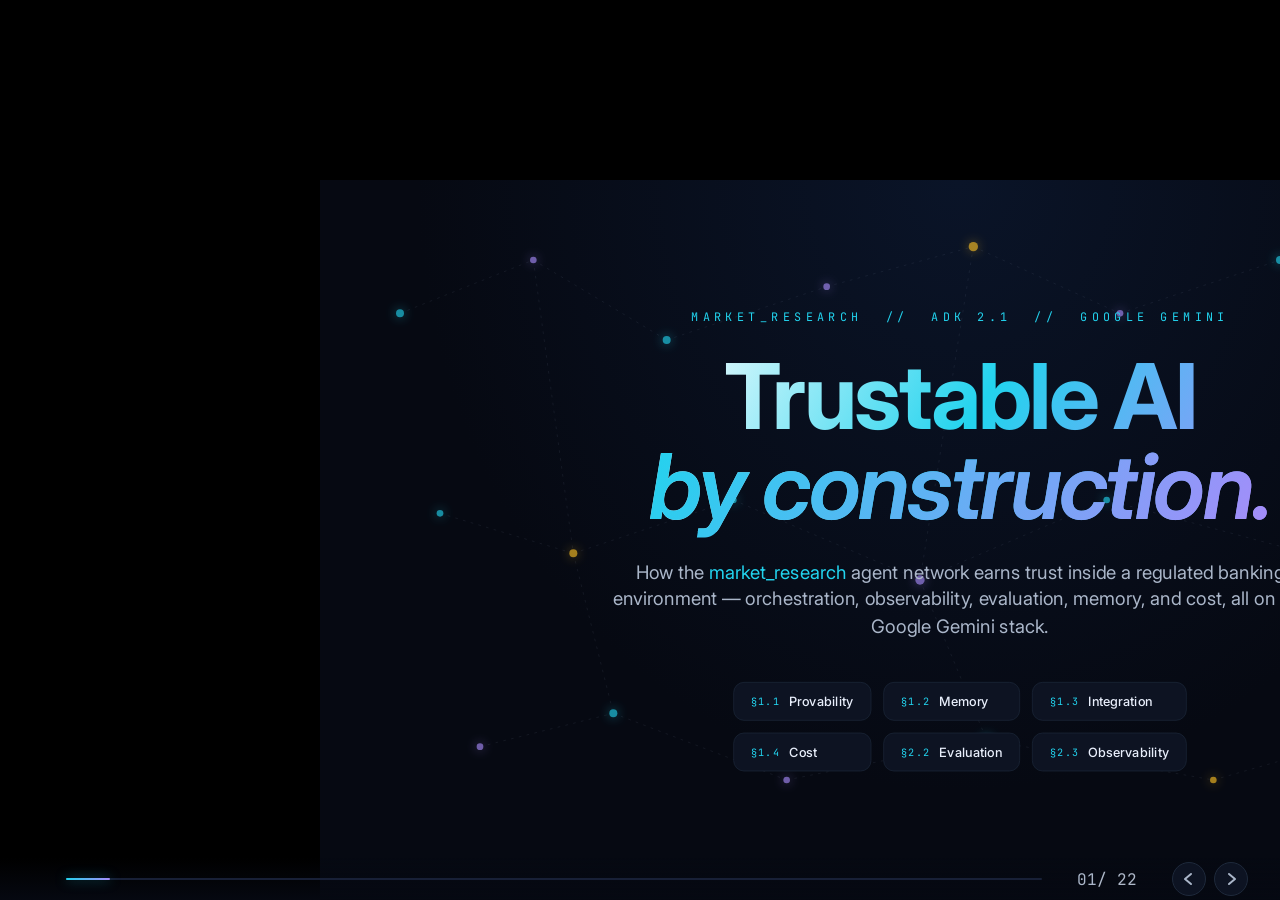
==== commit 6b282165: "style upgrades" ====
--- a/index.html
+++ b/index.html
@@ -92,7 +92,6 @@
 
   <div class="s1-author">
     <div class="name">3224405_AMAL</div>
-    <div>FOR SHAMIM &amp; SAURABH</div>
   </div>
 </section>
 
@@ -117,7 +116,7 @@
           <svg viewBox="0 0 320 200" width="320" height="200">
             <rect x="40" y="40" width="240" height="120" rx="16" fill="#0d1322" stroke="#22d3ee" stroke-width="3" filter="drop-shadow(0 0 12px rgba(34,211,238,0.5))"/>
             <text x="160" y="100" text-anchor="middle" fill="#e8eefb" font-size="22" font-weight="600" font-family="JetBrains Mono, monospace">LlmAgent</text>
-            <text x="160" y="130" text-anchor="middle" fill="#22d3ee" font-size="14" font-family="JetBrains Mono, monospace">gemini-2.5</text>
+            <text x="160" y="130" text-anchor="middle" fill="#22d3ee" font-size="16" font-family="JetBrains Mono, monospace">gemini-2.5</text>
           </svg>
         </div>
         <h4>LlmAgent</h4>
@@ -134,7 +133,7 @@
             <rect x="260" y="70" width="80" height="60" rx="10" fill="#0d1322" stroke="#22d3ee" stroke-width="2.5"/>
             <line x1="100" y1="100" x2="140" y2="100" stroke="#22d3ee" stroke-width="2.5" marker-end="url(#s2a-arr)"/>
             <line x1="220" y1="100" x2="260" y2="100" stroke="#22d3ee" stroke-width="2.5" marker-end="url(#s2a-arr)"/>
-            <text x="180" y="40" text-anchor="middle" fill="#94a3b8" font-size="14" font-family="JetBrains Mono, monospace" letter-spacing="2">SEQUENTIAL</text>
+            <text x="180" y="40" text-anchor="middle" fill="#94a3b8" font-size="16" font-family="JetBrains Mono, monospace" letter-spacing="2">SEQUENTIAL</text>
           </svg>
         </div>
         <h4>SequentialAgent</h4>
@@ -150,7 +149,7 @@
             <text x="160" y="110" text-anchor="middle" fill="#e8eefb" font-size="20" font-weight="600">worker</text>
             <path d="M 60 75 Q 30 110 60 145" fill="none" stroke="#a78bfa" stroke-width="2.5" stroke-dasharray="6 5" marker-end="url(#s2b-arr)"/>
             <path d="M 260 145 Q 290 110 260 75" fill="none" stroke="#a78bfa" stroke-width="2.5" stroke-dasharray="6 5" marker-end="url(#s2b-arr)"/>
-            <text x="160" y="35" text-anchor="middle" fill="#a78bfa" font-size="14" font-family="JetBrains Mono, monospace" letter-spacing="2">LOOP &middot; MAX 5</text>
+            <text x="160" y="35" text-anchor="middle" fill="#a78bfa" font-size="16" font-family="JetBrains Mono, monospace" letter-spacing="2">LOOP &middot; MAX 5</text>
           </svg>
         </div>
         <h4>LoopAgent</h4>
@@ -178,8 +177,8 @@
             <text x="100" y="105" text-anchor="middle" fill="#e8eefb" font-size="16">LlmAgent</text>
             <path d="M 180 100 C 220 60, 260 60, 300 100" fill="none" stroke="#fbbf24" stroke-width="2.5" stroke-dasharray="3 4"/>
             <circle cx="300" cy="100" r="20" fill="#0d1322" stroke="#fbbf24" stroke-width="2.5"/>
-            <text x="300" y="106" text-anchor="middle" fill="#fbbf24" font-size="14" font-family="JetBrains Mono, monospace">cb</text>
-            <text x="180" y="160" text-anchor="middle" fill="#94a3b8" font-size="14" font-family="JetBrains Mono, monospace">after_agent_callback</text>
+            <text x="300" y="106" text-anchor="middle" fill="#fbbf24" font-size="16" font-family="JetBrains Mono, monospace">cb</text>
+            <text x="180" y="160" text-anchor="middle" fill="#94a3b8" font-size="16" font-family="JetBrains Mono, monospace">after_agent_callback</text>
           </svg>
         </div>
         <h4>Callback</h4>
@@ -190,13 +189,13 @@
         <span class="badge">06</span>
         <div class="demo">
           <svg viewBox="0 0 360 200" width="360" height="200">
-            <line x1="40" y1="100" x2="320" y2="100" stroke="#1e293b" stroke-width="2" stroke-dasharray="4 6"/>
+            <line x1="40" y1="100" x2="320" y2="100" stroke="#6b7a94" stroke-width="2" stroke-dasharray="4 6"/>
             <circle cx="40" cy="100" r="8" fill="#22d3ee"/>
             <circle cx="320" cy="100" r="8" fill="#a78bfa"/>
             <circle cx="180" cy="100" r="14" fill="#22d3ee" filter="drop-shadow(0 0 14px rgba(34,211,238,1))">
               <animate attributeName="cx" values="40;320;40" dur="3s" repeatCount="indefinite"/>
             </circle>
-            <text x="180" y="160" text-anchor="middle" fill="#94a3b8" font-size="14" font-family="JetBrains Mono, monospace">state flowing</text>
+            <text x="180" y="160" text-anchor="middle" fill="#94a3b8" font-size="16" font-family="JetBrains Mono, monospace">state flowing</text>
           </svg>
         </div>
         <h4>Token / state</h4>
@@ -216,8 +215,9 @@
     <span class="slide-num">03 / PROVABILITY</span>
     <span class="eyebrow">REQUIREMENT &sect;1.1</span>
   </div>
-  <h2>A stronger model grades every answer</h2>
-  <p class="subtitle">No report leaves the pipeline until a <span class="k-critic">critic</span> on a stronger Gemini tier accepts it. <strong>Up to five iterations, then a deterministic exit.</strong></p>
+  <h1> </h1>
+  <h1>A stronger model grades every answer</h1>
+  <p class="subtitle">No report leaves the pipeline until a <span class="k-critic">critic</span> on a stronger tier accepts it. <strong>Up to five iterations, then a deterministic exit.</strong></p>
 
   <div class="slide-body">
     <div class="svg-wrap">
@@ -468,7 +468,7 @@
           <marker id="mc-crit" viewBox="0 0 10 10" refX="9" refY="5" markerWidth="7" markerHeight="7" orient="auto"><path d="M0,0 L10,5 L0,10 z" fill="#a78bfa"/></marker>
         </defs>
 
-        <text x="80" y="150" fill="#5b6781" font-family="JetBrains Mono, monospace" font-size="18" letter-spacing="3" text-anchor="start">PHASE 1 &middot; HARVEST</text>
+        <text x="80" y="150" fill="#aeb8c9" font-family="JetBrains Mono, monospace" font-size="18" letter-spacing="3" text-anchor="start">PHASE 1 &middot; HARVEST</text>
 
         <!-- researcher -->
         <rect x="80" y="220" width="380" height="160" rx="18" class="op-node opc-tool" stroke="#22d3ee"/>
@@ -510,10 +510,10 @@
           <text x="1355" y="384" fill="#e8eefb" font-size="17" font-family="JetBrains Mono, monospace">3: { url, title,</text>
           <text x="1380" y="410" fill="#34d399" font-size="17" font-family="JetBrains Mono, monospace">conf 0.81 }</text>
         </g>
-        <text x="1355" y="450" fill="#5b6781" font-size="15" font-family="JetBrains Mono, monospace">persisted to session</text>
+        <text x="1355" y="450" fill="#aeb8c9" font-size="15" font-family="JetBrains Mono, monospace">persisted to session</text>
 
         <!-- phase 2 -->
-        <text x="80" y="470" fill="#5b6781" font-family="JetBrains Mono, monospace" font-size="18" letter-spacing="3" text-anchor="start">PHASE 2 &middot; RENDER</text>
+        <text x="80" y="470" fill="#aeb8c9" font-family="JetBrains Mono, monospace" font-size="18" letter-spacing="3" text-anchor="start">PHASE 2 &middot; RENDER</text>
         <rect x="80" y="500" width="460" height="110" rx="16" class="op-node" stroke="#a78bfa"/>
         <text x="310" y="540" class="op-kicker" font-size="17" fill="#a78bfa">CRITIC</text>
         <text x="310" y="576" class="op-label" font-size="24">market_report_composer</text>
@@ -534,11 +534,241 @@
 
 
 <!-- ============================================================
+     SLIDE 7 — DOCUMENT RAG · EMBEDDING / INGEST WORKFLOW
+     ============================================================ -->
+<section class="slide sl-rag" id="slide-7">
+  <div class="slide-header">
+    <span class="slide-num">07 / DOCUMENT RAG</span>
+    <span class="eyebrow">PROPOSED &middot; INGEST</span>
+  </div>
+  <h2>Documents are embedded once, then reused</h2>
+  <p class="subtitle">A <span class="k-tool">metadata check</span> short-circuits re-embedding. A new document first runs through a <span class="k-critic">small agent network</span> that reads pages 1&ndash;3 to build shared context &mdash; then every page becomes an image embedded by <strong>ColQwen-Omni</strong> into <span class="k-pass">Qdrant</span>.</p>
+
+  <div class="slide-body">
+    <div class="svg-wrap">
+      <svg viewBox="0 0 1720 720" preserveAspectRatio="xMidYMid meet">
+        <defs>
+          <marker id="rag-cy" viewBox="0 0 10 10" refX="8" refY="5" markerWidth="7" markerHeight="7" orient="auto"><path d="M0,0 L10,5 L0,10 z" fill="#22d3ee"/></marker>
+          <marker id="rag-am" viewBox="0 0 10 10" refX="8" refY="5" markerWidth="7" markerHeight="7" orient="auto"><path d="M0,0 L10,5 L0,10 z" fill="#fbbf24"/></marker>
+          <marker id="rag-gr" viewBox="0 0 10 10" refX="8" refY="5" markerWidth="7" markerHeight="7" orient="auto"><path d="M0,0 L10,5 L0,10 z" fill="#34d399"/></marker>
+          <marker id="rag-pu" viewBox="0 0 10 10" refX="8" refY="5" markerWidth="7" markerHeight="7" orient="auto"><path d="M0,0 L10,5 L0,10 z" fill="#a78bfa"/></marker>
+        </defs>
+
+        <!-- ===== top band: cache check ===== -->
+        <text x="40" y="92" class="op-kicker start" font-size="16" fill="#aeb8c9">STEP 0 &middot; HAS THIS DOC BEEN EMBEDDED?</text>
+
+        <g class="rag-in d1">
+          <rect x="40" y="116" width="210" height="96" rx="16" class="op-node" stroke="#22d3ee"/>
+          <text x="145" y="150" text-anchor="middle" class="op-kicker" font-size="15" fill="#22d3ee">INPUT</text>
+          <text x="145" y="182" text-anchor="middle" class="op-label" font-size="24">document</text>
+          <text x="145" y="204" text-anchor="middle" class="op-sub" font-size="15">PDF / report</text>
+
+          <rect x="360" y="110" width="270" height="108" rx="16" class="op-node" stroke="#fbbf24" stroke-dasharray="7 5"/>
+          <text x="495" y="142" text-anchor="middle" class="op-kicker" font-size="15" fill="#fbbf24">METADATA CHECK</text>
+          <text x="495" y="174" text-anchor="middle" class="op-label" font-size="22">seen this doc?</text>
+          <text x="495" y="200" text-anchor="middle" class="op-sub" font-size="15">lookup by content hash</text>
+        </g>
+        <line x1="250" y1="164" x2="356" y2="164" class="opr-link flow" marker-end="url(#rag-cy)"/>
+
+        <!-- YES branch -> reuse -->
+        <line x1="630" y1="164" x2="756" y2="164" class="opr-link pass" marker-end="url(#rag-gr)"/>
+        <text x="693" y="150" text-anchor="middle" class="op-sub" font-size="15" fill="#34d399">hash hit</text>
+        <g class="rag-in d2">
+          <rect x="760" y="116" width="300" height="96" rx="16" class="op-node" stroke="#34d399"/>
+          <text x="910" y="150" text-anchor="middle" class="op-kicker" font-size="15" fill="#34d399">CACHE HIT</text>
+          <text x="910" y="182" text-anchor="middle" class="op-label" font-size="22">reuse vectors</text>
+          <text x="910" y="204" text-anchor="middle" class="op-sub" font-size="15">skip embedding entirely</text>
+        </g>
+
+        <!-- NO branch down into pipeline -->
+        <path d="M 495 218 L 495 300 L 205 300 L 205 348" class="opr-link flow" fill="none" marker-end="url(#rag-cy)"/>
+        <text x="512" y="272" text-anchor="start" class="op-sub" font-size="15" fill="#22d3ee">no &middot; first time &darr;</text>
+
+        <!-- ===== bottom band: first-time ingest ===== -->
+        <text x="40" y="336" class="op-kicker start" font-size="16" fill="#aeb8c9">FIRST-TIME INGEST</text>
+
+        <!-- context agent network -->
+        <g class="rag-in d3">
+          <rect x="40" y="350" width="330" height="220" rx="18" class="op-node" stroke="#a78bfa"/>
+          <text x="205" y="384" text-anchor="middle" class="op-kicker" font-size="15" fill="#a78bfa">CONTEXT NETWORK &middot; PAGES 1&ndash;3</text>
+          <rect x="70" y="404" width="130" height="58" rx="12" fill="#0d1322" stroke="#a78bfa" stroke-width="1.5"/>
+          <text x="135" y="439" text-anchor="middle" fill="#e8eefb" font-size="15" font-family="JetBrains Mono, monospace">page_reader</text>
+          <line x1="200" y1="433" x2="236" y2="433" class="opr-link crit" marker-end="url(#rag-pu)"/>
+          <rect x="240" y="404" width="110" height="58" rx="12" fill="#0d1322" stroke="#a78bfa" stroke-width="1.5"/>
+          <text x="295" y="439" text-anchor="middle" fill="#e8eefb" font-size="15" font-family="JetBrains Mono, monospace">key_facts</text>
+          <text x="205" y="506" text-anchor="middle" class="op-sub" font-size="15">scans for doc context</text>
+          <text x="205" y="532" text-anchor="middle" class="op-sub" font-size="15">+ key facts to read any page</text>
+        </g>
+        <line x1="370" y1="460" x2="466" y2="460" class="opr-link crit" marker-end="url(#rag-pu)"/>
+
+        <!-- common metadata -->
+        <g class="rag-in d4">
+          <rect x="470" y="372" width="262" height="176" rx="16" class="op-node" stroke="#fbbf24"/>
+          <text x="601" y="404" text-anchor="middle" class="op-kicker" font-size="15" fill="#fbbf24">COMMON METADATA</text>
+          <text x="494" y="442" text-anchor="start" fill="#e8eefb" font-size="16" font-family="JetBrains Mono, monospace">&bull; context + key facts</text>
+          <text x="494" y="472" text-anchor="start" fill="#e8eefb" font-size="16" font-family="JetBrains Mono, monospace">&bull; shared headers/footers</text>
+          <text x="494" y="514" text-anchor="start" class="op-sub" font-size="15" fill="#fbbf24">&rarr; attached to every chunk</text>
+        </g>
+        <line x1="732" y1="460" x2="828" y2="460" class="opr-link schema" marker-end="url(#rag-am)"/>
+
+        <!-- page -> image -->
+        <g class="rag-in d5">
+          <rect x="832" y="372" width="236" height="176" rx="16" class="op-node" stroke="#22d3ee"/>
+          <text x="950" y="404" text-anchor="middle" class="op-kicker" font-size="15" fill="#22d3ee">PAGE &rarr; IMAGE</text>
+          <rect x="902" y="424" width="78" height="64" rx="6" class="rag-pageicon"/>
+          <rect x="918" y="436" width="78" height="64" rx="6" class="rag-pageicon"/>
+          <rect x="934" y="448" width="78" height="64" rx="6" class="rag-pageicon"/>
+          <text x="950" y="534" text-anchor="middle" class="op-sub" font-size="15">1 page = 1 image</text>
+        </g>
+        <line x1="1068" y1="460" x2="1164" y2="460" class="opr-link flow" marker-end="url(#rag-cy)"/>
+
+        <!-- ColQwen-Omni embed -->
+        <g class="rag-in d5">
+          <rect x="1168" y="372" width="240" height="176" rx="16" class="op-node" stroke="#fbbf24"/>
+          <text x="1288" y="404" text-anchor="middle" class="op-kicker" font-size="15" fill="#fbbf24">EMBED</text>
+          <text x="1288" y="452" text-anchor="middle" class="op-label" font-size="23">ColQwen-Omni</text>
+          <text x="1288" y="490" text-anchor="middle" class="op-sub" font-size="15">multi-vector</text>
+          <text x="1288" y="514" text-anchor="middle" class="op-sub" font-size="15">page embeddings</text>
+        </g>
+        <line x1="1408" y1="460" x2="1496" y2="460" class="opr-link schema" marker-end="url(#rag-am)"/>
+
+        <!-- Qdrant -->
+        <g class="rag-in d6">
+          <rect x="1500" y="398" width="176" height="122" fill="var(--bg-elev)"/>
+          <path d="M 1500 520 A 88 18 0 0 0 1676 520" fill="none" stroke="#34d399" stroke-width="2.5"/>
+          <line x1="1500" y1="398" x2="1500" y2="520" stroke="#34d399" stroke-width="2.5"/>
+          <line x1="1676" y1="398" x2="1676" y2="520" stroke="#34d399" stroke-width="2.5"/>
+          <ellipse cx="1588" cy="398" rx="88" ry="18" class="rag-db"/>
+          <text x="1588" y="452" text-anchor="middle" class="op-label" font-size="22" fill="#34d399">Qdrant</text>
+          <text x="1588" y="482" text-anchor="middle" class="op-sub" font-size="15">page vectors</text>
+          <text x="1588" y="504" text-anchor="middle" class="op-sub" font-size="15">+ common metadata</text>
+        </g>
+
+        <text x="860" y="676" text-anchor="middle" class="op-sub" font-size="16" fill="#aeb8c9">Embed once per document &middot; cache by content hash &middot; every page is one ColQwen-Omni vector in Qdrant.</text>
+      </svg>
+    </div>
+  </div>
+
+  <div class="slide-footer">
+    <span class="cite">tools/doc_rag/ingest.py &middot; embed_document(doc) &middot; metadata-gated &rarr; ColQwen-Omni &rarr; Qdrant upsert</span>
+    <span class="req-pill">&sect; DOCUMENT RAG</span>
+  </div>
+</section>
+
+
+<!-- ============================================================
+     SLIDE 8 — DOCUMENT RAG · doc_search TOOL (IN OPERATION)
+     ============================================================ -->
+<section class="slide op-rag" id="slide-8">
+  <div class="slide-header">
+    <span class="slide-num">08 / DOCUMENT RAG</span>
+    <span class="eyebrow op">IN OPERATION</span>
+    <span class="op-tag"><span class="live-dot"></span>RUNTIME</span>
+  </div>
+  <h2>Search agents now query the web <em>and</em> the docs</h2>
+  <p class="subtitle">Every search worker emits two query sets: web queries for <span class="k-tool">google_search</span> and semantic queries for the custom <span class="k-critic">doc_search</span> tool &mdash; which embeds each query with ColQwen-Omni and pulls the closest <span class="k-pass">Qdrant</span> page-chunks. Both streams ground one answer.</p>
+
+  <div class="slide-body">
+    <div class="svg-wrap">
+      <svg viewBox="0 0 1820 720" preserveAspectRatio="xMidYMid meet">
+        <defs>
+          <marker id="ds-cy" viewBox="0 0 10 10" refX="8" refY="5" markerWidth="7" markerHeight="7" orient="auto"><path d="M0,0 L10,5 L0,10 z" fill="#22d3ee"/></marker>
+          <marker id="ds-am" viewBox="0 0 10 10" refX="8" refY="5" markerWidth="7" markerHeight="7" orient="auto"><path d="M0,0 L10,5 L0,10 z" fill="#fbbf24"/></marker>
+          <marker id="ds-pu" viewBox="0 0 10 10" refX="8" refY="5" markerWidth="7" markerHeight="7" orient="auto"><path d="M0,0 L10,5 L0,10 z" fill="#a78bfa"/></marker>
+          <marker id="ds-gr" viewBox="0 0 10 10" refX="8" refY="5" markerWidth="7" markerHeight="7" orient="auto"><path d="M0,0 L10,5 L0,10 z" fill="#34d399"/></marker>
+        </defs>
+
+        <!-- search agent -->
+        <g class="rag-in d1">
+          <rect x="40" y="282" width="290" height="156" rx="18" class="op-node" stroke="#22d3ee" filter="drop-shadow(0 0 10px rgba(34,211,238,0.35))"/>
+          <text x="185" y="320" text-anchor="middle" class="op-kicker" font-size="15" fill="#22d3ee">SEARCH AGENT</text>
+          <text x="185" y="356" text-anchor="middle" class="op-label" font-size="25">researcher</text>
+          <text x="185" y="390" text-anchor="middle" class="op-sub" font-size="15">tools=[google_search,</text>
+          <text x="185" y="412" text-anchor="middle" class="op-sub" font-size="15">doc_search]</text>
+        </g>
+
+        <!-- branch to two lanes -->
+        <path d="M 330 330 C 400 330, 410 152, 466 152" class="opr-link schema" fill="none" marker-end="url(#ds-am)"/>
+        <text x="404" y="214" text-anchor="middle" class="op-sub" font-size="15" fill="#fbbf24">web queries</text>
+        <path d="M 330 392 C 400 392, 410 566, 466 566" class="opr-link crit" fill="none" marker-end="url(#ds-pu)"/>
+        <text x="404" y="500" text-anchor="middle" class="op-sub" font-size="15" fill="#a78bfa">doc_search queries</text>
+
+        <!-- ===== top lane: google_search ===== -->
+        <g class="rag-in d2">
+          <rect x="470" y="104" width="240" height="96" rx="16" class="op-node" stroke="#fbbf24"/>
+          <text x="590" y="138" text-anchor="middle" class="op-kicker" font-size="15" fill="#fbbf24">BUILT-IN TOOL</text>
+          <text x="590" y="170" text-anchor="middle" class="op-label" font-size="22">google_search</text>
+        </g>
+        <line x1="710" y1="152" x2="806" y2="152" class="opr-link schema" marker-end="url(#ds-am)"/>
+        <g class="rag-in d3">
+          <rect x="810" y="104" width="270" height="96" rx="16" class="op-node" stroke="#fbbf24"/>
+          <text x="945" y="138" text-anchor="middle" class="op-kicker" font-size="15" fill="#fbbf24">WEB RESULTS</text>
+          <text x="945" y="170" text-anchor="middle" class="op-label" font-size="20">grounding chunks</text>
+        </g>
+
+        <!-- ===== bottom lane: doc_search ===== -->
+        <g class="rag-in d2">
+          <rect x="470" y="510" width="240" height="110" rx="16" class="op-node" stroke="#a78bfa"/>
+          <text x="590" y="544" text-anchor="middle" class="op-kicker" font-size="15" fill="#a78bfa">CUSTOM TOOL</text>
+          <text x="590" y="578" text-anchor="middle" class="op-label" font-size="22">doc_search</text>
+          <text x="590" y="602" text-anchor="middle" class="op-sub" font-size="15">semantic query</text>
+        </g>
+        <line x1="710" y1="565" x2="806" y2="565" class="opr-link crit" marker-end="url(#ds-pu)"/>
+        <g class="rag-in d3">
+          <rect x="810" y="510" width="240" height="110" rx="16" class="op-node" stroke="#fbbf24"/>
+          <text x="930" y="544" text-anchor="middle" class="op-kicker" font-size="15" fill="#fbbf24">EMBED</text>
+          <text x="930" y="578" text-anchor="middle" class="op-label" font-size="21">ColQwen-Omni</text>
+          <text x="930" y="602" text-anchor="middle" class="op-sub" font-size="15">embed the query</text>
+        </g>
+        <line x1="1050" y1="565" x2="1112" y2="565" class="opr-link schema" marker-end="url(#ds-am)"/>
+
+        <!-- Qdrant -->
+        <g class="rag-in d4">
+          <rect x="1118" y="500" width="170" height="100" fill="var(--bg-elev)"/>
+          <path d="M 1118 600 A 85 17 0 0 0 1288 600" fill="none" stroke="#34d399" stroke-width="2.5"/>
+          <line x1="1118" y1="500" x2="1118" y2="600" stroke="#34d399" stroke-width="2.5"/>
+          <line x1="1288" y1="500" x2="1288" y2="600" stroke="#34d399" stroke-width="2.5"/>
+          <ellipse cx="1203" cy="500" rx="85" ry="17" class="rag-db"/>
+          <text x="1203" y="552" text-anchor="middle" class="op-label" font-size="21" fill="#34d399">Qdrant</text>
+          <text x="1203" y="580" text-anchor="middle" class="op-sub" font-size="15">similarity search</text>
+        </g>
+        <line x1="1288" y1="548" x2="1356" y2="548" class="opr-link pass" marker-end="url(#ds-gr)"/>
+        <g class="rag-in d5">
+          <rect x="1360" y="500" width="236" height="110" rx="16" class="op-node" stroke="#34d399"/>
+          <text x="1478" y="534" text-anchor="middle" class="op-kicker" font-size="15" fill="#34d399">RETRIEVED</text>
+          <text x="1478" y="566" text-anchor="middle" class="op-label" font-size="20">top page-chunks</text>
+          <text x="1478" y="590" text-anchor="middle" class="op-sub" font-size="15">+ shared metadata</text>
+        </g>
+
+        <!-- converge into grounded answer -->
+        <g class="rag-in d6">
+          <rect x="1576" y="284" width="216" height="152" rx="18" class="op-node" stroke="#22d3ee" filter="drop-shadow(0 0 10px rgba(34,211,238,0.35))"/>
+          <text x="1684" y="320" text-anchor="middle" class="op-kicker" font-size="15" fill="#22d3ee">GROUNDED</text>
+          <text x="1684" y="356" text-anchor="middle" class="op-label" font-size="22">one answer</text>
+          <text x="1684" y="390" text-anchor="middle" class="op-sub" font-size="15">web + document</text>
+          <text x="1684" y="412" text-anchor="middle" class="op-sub" font-size="15">evidence</text>
+        </g>
+        <path d="M 1080 152 C 1400 152, 1430 300, 1572 326" class="opr-link schema" fill="none" marker-end="url(#ds-am)"/>
+        <path d="M 1596 500 C 1660 460, 1672 430, 1684 440" class="opr-link pass" fill="none" marker-end="url(#ds-gr)"/>
+
+        <text x="900" y="690" text-anchor="middle" class="op-sub" font-size="16" fill="#aeb8c9">One worker, two retrieval channels &mdash; the web via <tspan fill="#fbbf24">google_search</tspan>, your documents via <tspan fill="#a78bfa">doc_search</tspan> over <tspan fill="#34d399">Qdrant</tspan>.</text>
+      </svg>
+    </div>
+  </div>
+
+  <div class="slide-footer">
+    <span class="cite">tools/doc_rag/doc_search.py &middot; doc_search(queries) &middot; ColQwen-Omni embed &rarr; Qdrant top-k page-chunks</span>
+    <span class="req-pill">&sect; DOCUMENT RAG</span>
+  </div>
+</section>
+
+
+<!-- ============================================================
      SLIDE 7 — DESIGN FLOW (§1.3) SEQUENTIAL CHANCELLOR
      ============================================================ -->
-<section class="slide sl-flow" id="slide-7">
+<section class="slide sl-flow" id="slide-9">
   <div class="slide-header">
-    <span class="slide-num">07 / DESIGN FLOW</span>
+    <span class="slide-num">09 / DESIGN FLOW</span>
     <span class="eyebrow">REQUIREMENT &sect;1.3</span>
   </div>
   <h2>Five sub-pipelines, one chancellor</h2>
@@ -673,9 +903,9 @@
 <!-- ============================================================
      SLIDE 8 — DESIGN FLOW IN OPERATION (12-step spine)
      ============================================================ -->
-<section class="slide op-spine" id="slide-8">
+<section class="slide op-spine" id="slide-10">
   <div class="slide-header">
-    <span class="slide-num">08 / DESIGN FLOW</span>
+    <span class="slide-num">10 / DESIGN FLOW</span>
     <span class="eyebrow op">IN OPERATION</span>
     <span class="op-tag"><span class="live-dot"></span>RUNTIME</span>
   </div>
@@ -688,7 +918,7 @@
         <text x="850" y="55" text-anchor="middle" fill="#a78bfa" font-size="20" font-family="JetBrains Mono, monospace" letter-spacing="2">SequentialAgent &middot; comprehensive_intelligence_chancellor</text>
 
         <!-- snake connectors -->
-        <path d="M 280 210 L 1420 210 L 1420 370 L 280 370 L 280 530 L 1420 530" fill="none" stroke="#1e293b" stroke-width="2.5" stroke-dasharray="5 7"/>
+        <path d="M 280 210 L 1420 210 L 1420 370 L 280 370 L 280 530 L 1420 530" fill="none" stroke="#6b7a94" stroke-width="2.5" stroke-dasharray="5 7"/>
 
         <!-- ROW 1 (L->R): 01-04 -->
         <g>
@@ -784,9 +1014,9 @@
 <!-- ============================================================
      SLIDE 9 — NLP ROUTING (§1.2) classifier / router / skip
      ============================================================ -->
-<section class="slide op-route" id="slide-9">
+<section class="slide op-route" id="slide-11">
   <div class="slide-header">
-    <span class="slide-num">09 / AGENT GARDEN</span>
+    <span class="slide-num">11 / AGENT GARDEN</span>
     <span class="eyebrow">REQUIREMENT &sect;1.2</span>
     <span class="op-tag"><span class="live-dot"></span>RUNTIME</span>
   </div>
@@ -799,87 +1029,87 @@
         <defs>
           <marker id="mr-flow" viewBox="0 0 10 10" refX="9" refY="5" markerWidth="7" markerHeight="7" orient="auto"><path d="M0,0 L10,5 L0,10 z" fill="#22d3ee"/></marker>
           <marker id="mr-route" viewBox="0 0 10 10" refX="9" refY="5" markerWidth="7" markerHeight="7" orient="auto"><path d="M0,0 L10,5 L0,10 z" fill="#f472b6"/></marker>
-          <marker id="mr-skip" viewBox="0 0 10 10" refX="9" refY="5" markerWidth="7" markerHeight="7" orient="auto"><path d="M0,0 L10,5 L0,10 z" fill="#64748b"/></marker>
+          <marker id="mr-skip" viewBox="0 0 10 10" refX="9" refY="5" markerWidth="7" markerHeight="7" orient="auto"><path d="M0,0 L10,5 L0,10 z" fill="#8593ab"/></marker>
           <marker id="mr-schema" viewBox="0 0 10 10" refX="9" refY="5" markerWidth="7" markerHeight="7" orient="auto"><path d="M0,0 L10,5 L0,10 z" fill="#fbbf24"/></marker>
         </defs>
 
         <!-- column headers -->
-        <text x="175"  y="40" text-anchor="middle" class="op-kicker" font-size="13">USER INPUT</text>
-        <text x="530"  y="40" text-anchor="middle" class="op-kicker" font-size="13">TYPED VERDICT &middot; UserAnalysis</text>
-        <text x="855"  y="40" text-anchor="middle" class="op-kicker" font-size="13">PYTHON GATE</text>
-        <text x="1190" y="40" text-anchor="middle" class="op-kicker" font-size="13">OUTCOME</text>
+        <text x="175"  y="40" text-anchor="middle" class="op-kicker" font-size="15">USER INPUT</text>
+        <text x="530"  y="40" text-anchor="middle" class="op-kicker" font-size="15">TYPED VERDICT &middot; UserAnalysis</text>
+        <text x="855"  y="40" text-anchor="middle" class="op-kicker" font-size="15">PYTHON GATE</text>
+        <text x="1190" y="40" text-anchor="middle" class="op-kicker" font-size="15">OUTCOME</text>
 
         <!-- ===================== LANE A — sales runs ===================== -->
         <!-- input A -->
         <rect x="44" y="78" width="262" height="126" rx="16" class="op-node opr-input" stroke="#22d3ee" filter="drop-shadow(0 0 10px rgba(34,211,238,0.26))"/>
         <text x="68" y="120" class="op-text-start" fill="#e8eefb" font-size="16">"Sell SaaS analytics</text>
         <text x="68" y="146" class="op-text-start" fill="#e8eefb" font-size="16">to <tspan fill="#22d3ee">Microsoft</tspan> &amp; <tspan fill="#22d3ee">Google</tspan>"</text>
-        <text x="68" y="182" class="op-text-start" fill="#34d399" font-size="13" font-family="JetBrains Mono, monospace">&rarr; names a target org</text>
+        <text x="68" y="182" class="op-text-start" fill="#34d399" font-size="15" font-family="JetBrains Mono, monospace">&rarr; names a target org</text>
 
         <line x1="306" y1="141" x2="400" y2="141" class="opr-link flow" marker-end="url(#mr-flow)"/>
-        <text x="353" y="128" text-anchor="middle" class="op-sub" font-size="12">classifier</text>
+        <text x="353" y="128" text-anchor="middle" class="op-sub" font-size="15">classifier</text>
 
         <!-- verdict A -->
         <rect x="400" y="78" width="260" height="126" rx="14" fill="#060912" stroke="#34d399" stroke-width="2"/>
-        <text x="424" y="110" class="op-text-start" fill="#34d399" font-size="13" font-family="JetBrains Mono, monospace">user_analysis</text>
-        <text x="424" y="136" class="op-text-start" fill="#e8eefb" font-size="13" font-family="JetBrains Mono, monospace">has_target: true</text>
-        <text x="424" y="162" class="op-text-start" fill="#e8eefb" font-size="13" font-family="JetBrains Mono, monospace">needs_sales: true</text>
-        <text x="424" y="188" class="op-text-start" fill="#34d399" font-size="13" font-family="JetBrains Mono, monospace">skip_sales: false</text>
+        <text x="424" y="110" class="op-text-start" fill="#34d399" font-size="15" font-family="JetBrains Mono, monospace">user_analysis</text>
+        <text x="424" y="136" class="op-text-start" fill="#e8eefb" font-size="15" font-family="JetBrains Mono, monospace">has_target: true</text>
+        <text x="424" y="162" class="op-text-start" fill="#e8eefb" font-size="15" font-family="JetBrains Mono, monospace">needs_sales: true</text>
+        <text x="424" y="188" class="op-text-start" fill="#34d399" font-size="15" font-family="JetBrains Mono, monospace">skip_sales: false</text>
 
         <line x1="660" y1="141" x2="755" y2="141" class="opr-link schema" marker-end="url(#mr-schema)"/>
-        <text x="707" y="128" text-anchor="middle" class="op-sub" font-size="12" fill="#fbbf24">typed JSON</text>
+        <text x="707" y="128" text-anchor="middle" class="op-sub" font-size="15" fill="#fbbf24">typed JSON</text>
 
         <!-- gate A -->
         <rect x="755" y="78" width="200" height="126" rx="16" class="op-node" stroke="#f472b6"/>
-        <text x="855" y="116" text-anchor="middle" class="op-kicker" font-size="12" fill="#f472b6">PYTHON GATE</text>
+        <text x="855" y="116" text-anchor="middle" class="op-kicker" font-size="15" fill="#f472b6">PYTHON GATE</text>
         <text x="855" y="146" text-anchor="middle" class="op-label" font-size="15">sales_prompt_builder</text>
-        <text x="855" y="172" text-anchor="middle" class="op-sub" font-size="12">reads skip_sales</text>
+        <text x="855" y="172" text-anchor="middle" class="op-sub" font-size="15">reads skip_sales</text>
 
         <line x1="955" y1="141" x2="1045" y2="141" class="opr-link route" marker-end="url(#mr-route)"/>
-        <text x="1000" y="128" text-anchor="middle" class="opr-branch" font-size="12" fill="#34d399">false</text>
+        <text x="1000" y="128" text-anchor="middle" class="opr-branch" font-size="15" fill="#34d399">false</text>
 
         <!-- runs A -->
         <rect x="1045" y="78" width="290" height="126" rx="16" class="op-node" stroke="#22d3ee" filter="drop-shadow(0 0 12px rgba(34,211,238,0.32))"/>
-        <text x="1190" y="116" text-anchor="middle" class="op-kicker" font-size="13" fill="#22d3ee">RUNS</text>
+        <text x="1190" y="116" text-anchor="middle" class="op-kicker" font-size="15" fill="#22d3ee">RUNS</text>
         <text x="1190" y="150" text-anchor="middle" class="op-label" font-size="17">sales_intelligence_agent</text>
-        <text x="1190" y="180" text-anchor="middle" class="op-sub" font-size="13">full sales pipeline &rarr; target_org</text>
+        <text x="1190" y="180" text-anchor="middle" class="op-sub" font-size="15">full sales pipeline &rarr; target_org</text>
 
         <!-- ===================== LANE B — skips ===================== -->
         <!-- input B -->
-        <rect x="44" y="296" width="262" height="126" rx="16" class="op-node opr-input" stroke="#64748b"/>
+        <rect x="44" y="296" width="262" height="126" rx="16" class="op-node opr-input" stroke="#8593ab"/>
         <text x="68" y="338" class="op-text-start" fill="#e8eefb" font-size="16">"Research the SaaS</text>
         <text x="68" y="364" class="op-text-start" fill="#e8eefb" font-size="16">analytics market"</text>
-        <text x="68" y="400" class="op-text-start" fill="#94a3b8" font-size="13" font-family="JetBrains Mono, monospace">&rarr; no target org</text>
+        <text x="68" y="400" class="op-text-start" fill="#94a3b8" font-size="15" font-family="JetBrains Mono, monospace">&rarr; no target org</text>
 
         <line x1="306" y1="359" x2="400" y2="359" class="opr-link flow b" marker-end="url(#mr-flow)"/>
-        <text x="353" y="346" text-anchor="middle" class="op-sub" font-size="12">classifier</text>
+        <text x="353" y="346" text-anchor="middle" class="op-sub" font-size="15">classifier</text>
 
         <!-- verdict B -->
         <rect x="400" y="296" width="260" height="126" rx="14" fill="#060912" stroke="#fbbf24" stroke-width="2" stroke-dasharray="6 5"/>
-        <text x="424" y="328" class="op-text-start" fill="#fbbf24" font-size="13" font-family="JetBrains Mono, monospace">user_analysis</text>
-        <text x="424" y="354" class="op-text-start" fill="#e8eefb" font-size="13" font-family="JetBrains Mono, monospace">has_target: false</text>
-        <text x="424" y="380" class="op-text-start" fill="#e8eefb" font-size="13" font-family="JetBrains Mono, monospace">needs_sales: false</text>
-        <text x="424" y="406" class="op-text-start" fill="#f472b6" font-size="13" font-family="JetBrains Mono, monospace">skip_sales: true</text>
+        <text x="424" y="328" class="op-text-start" fill="#fbbf24" font-size="15" font-family="JetBrains Mono, monospace">user_analysis</text>
+        <text x="424" y="354" class="op-text-start" fill="#e8eefb" font-size="15" font-family="JetBrains Mono, monospace">has_target: false</text>
+        <text x="424" y="380" class="op-text-start" fill="#e8eefb" font-size="15" font-family="JetBrains Mono, monospace">needs_sales: false</text>
+        <text x="424" y="406" class="op-text-start" fill="#f472b6" font-size="15" font-family="JetBrains Mono, monospace">skip_sales: true</text>
 
         <line x1="660" y1="359" x2="755" y2="359" class="opr-link schema b" marker-end="url(#mr-schema)"/>
-        <text x="707" y="346" text-anchor="middle" class="op-sub" font-size="12" fill="#fbbf24">typed JSON</text>
+        <text x="707" y="346" text-anchor="middle" class="op-sub" font-size="15" fill="#fbbf24">typed JSON</text>
 
         <!-- gate B -->
         <rect x="755" y="296" width="200" height="126" rx="16" class="op-node" stroke="#f472b6"/>
-        <text x="855" y="334" text-anchor="middle" class="op-kicker" font-size="12" fill="#f472b6">PYTHON GATE</text>
+        <text x="855" y="334" text-anchor="middle" class="op-kicker" font-size="15" fill="#f472b6">PYTHON GATE</text>
         <text x="855" y="364" text-anchor="middle" class="op-label" font-size="15">sales_prompt_builder</text>
-        <text x="855" y="390" text-anchor="middle" class="op-sub" font-size="12">reads skip_sales</text>
+        <text x="855" y="390" text-anchor="middle" class="op-sub" font-size="15">reads skip_sales</text>
 
         <line x1="955" y1="359" x2="1045" y2="359" class="opr-link skip" marker-end="url(#mr-skip)"/>
-        <text x="1000" y="346" text-anchor="middle" class="opr-branch" font-size="12" fill="#f472b6">true</text>
+        <text x="1000" y="346" text-anchor="middle" class="opr-branch" font-size="15" fill="#f472b6">true</text>
 
         <!-- skip B (alternative, shown clearly) -->
-        <rect x="1045" y="296" width="290" height="126" rx="16" fill="#0d1322" stroke="#64748b" stroke-width="2" stroke-dasharray="8 6" class="opr-skip"/>
+        <rect x="1045" y="296" width="290" height="126" rx="16" fill="#0d1322" stroke="#8593ab" stroke-width="2" stroke-dasharray="8 6" class="opr-skip"/>
         <text x="1190" y="346" text-anchor="middle" fill="#94a3b8" font-size="17">else: SKIP</text>
-        <text x="1190" y="378" text-anchor="middle" fill="#f472b6" font-size="13" font-family="JetBrains Mono, monospace">0 tokens &middot; branch stays dark</text>
+        <text x="1190" y="378" text-anchor="middle" fill="#f472b6" font-size="15" font-family="JetBrains Mono, monospace">0 tokens &middot; branch stays dark</text>
 
         <!-- caption -->
-        <text x="700" y="454" text-anchor="middle" class="op-sub" font-size="13" fill="#5b6781">Same <tspan fill="#7f8aa3">user_input_analyzer</tspan> + gate code &mdash; the typed <tspan fill="#7f8aa3">skip_sales</tspan> verdict alone picks the route.</text>
+        <text x="700" y="454" text-anchor="middle" class="op-sub" font-size="15" fill="#aeb8c9">Same <tspan fill="#aeb8c9">user_input_analyzer</tspan> + gate code &mdash; the typed <tspan fill="#aeb8c9">skip_sales</tspan> verdict alone picks the route.</text>
       </svg>
     </div>
   </div>
@@ -894,9 +1124,9 @@
 <!-- ============================================================
      SLIDE 11 — MEMORY (§1.2)
      ============================================================ -->
-<section class="slide sl-mem" id="slide-10">
+<section class="slide sl-mem" id="slide-12">
   <div class="slide-header">
-    <span class="slide-num">10 / MEMORY</span>
+    <span class="slide-num">12 / MEMORY</span>
     <span class="eyebrow">REQUIREMENT &sect;1.2 &middot; PARTIAL</span>
   </div>
   <h2>Short-term today, semantic &amp; long-term next</h2>
@@ -906,30 +1136,30 @@
     <div class="svg-wrap">
       <svg viewBox="0 0 1560 640" preserveAspectRatio="xMidYMid meet">
         <defs>
-          <marker id="mem-arr" viewBox="0 0 10 10" refX="8" refY="5" markerWidth="7" markerHeight="7" orient="auto"><path d="M0,0 L10,5 L0,10 z" fill="#5b6781"/></marker>
-          <marker id="mem-arr-r" viewBox="0 0 10 10" refX="8" refY="5" markerWidth="7" markerHeight="7" orient="auto"><path d="M0,0 L10,5 L0,10 z" fill="#7f8aa3"/></marker>
+          <marker id="mem-arr" viewBox="0 0 10 10" refX="8" refY="5" markerWidth="7" markerHeight="7" orient="auto"><path d="M0,0 L10,5 L0,10 z" fill="#aeb8c9"/></marker>
+          <marker id="mem-arr-r" viewBox="0 0 10 10" refX="8" refY="5" markerWidth="7" markerHeight="7" orient="auto"><path d="M0,0 L10,5 L0,10 z" fill="#aeb8c9"/></marker>
         </defs>
 
         <!-- agent (reads/writes) -->
         <rect x="40" y="252" width="248" height="136" rx="18" class="op-node" stroke="#22d3ee" filter="drop-shadow(0 0 12px rgba(34,211,238,0.3))"/>
-        <text x="164" y="296" text-anchor="middle" class="op-kicker" font-size="13" fill="#22d3ee">market_research</text>
+        <text x="164" y="296" text-anchor="middle" class="op-kicker" font-size="15" fill="#22d3ee">market_research</text>
         <text x="164" y="328" text-anchor="middle" class="op-label" font-size="20">prompt-builders</text>
-        <text x="164" y="358" text-anchor="middle" class="op-sub" font-size="14">read &amp; write every step</text>
+        <text x="164" y="358" text-anchor="middle" class="op-sub" font-size="16">read &amp; write every step</text>
 
         <!-- agent <-> surface (read/write) -->
         <line x1="288" y1="306" x2="372" y2="306" class="mem-flow" marker-end="url(#mem-arr-r)"/>
         <line x1="372" y1="338" x2="288" y2="338" class="mem-flow" marker-end="url(#mem-arr-r)"/>
-        <text x="330" y="296" text-anchor="middle" class="op-sub" font-size="12">write</text>
-        <text x="330" y="360" text-anchor="middle" class="op-sub" font-size="12">read</text>
+        <text x="330" y="296" text-anchor="middle" class="op-sub" font-size="15">write</text>
+        <text x="330" y="360" text-anchor="middle" class="op-sub" font-size="15">read</text>
 
         <!-- unified access surface -->
         <rect x="376" y="170" width="150" height="300" rx="20" class="mem-surface"/>
-        <text x="451" y="214" text-anchor="middle" class="op-kicker" font-size="12" fill="#e8eefb">ONE SURFACE</text>
+        <text x="451" y="214" text-anchor="middle" class="op-kicker" font-size="15" fill="#e8eefb">ONE SURFACE</text>
         <text x="451" y="312" text-anchor="middle" fill="#e8eefb" font-size="17" font-family="JetBrains Mono, monospace">callback</text>
         <text x="451" y="336" text-anchor="middle" fill="#e8eefb" font-size="17" font-family="JetBrains Mono, monospace">_context</text>
         <text x="451" y="360" text-anchor="middle" fill="#22d3ee" font-size="17" font-family="JetBrains Mono, monospace">.state</text>
-        <text x="451" y="430" text-anchor="middle" class="op-sub" font-size="12">same API,</text>
-        <text x="451" y="448" text-anchor="middle" class="op-sub" font-size="12">3 backends</text>
+        <text x="451" y="430" text-anchor="middle" class="op-sub" font-size="15">same API,</text>
+        <text x="451" y="448" text-anchor="middle" class="op-sub" font-size="15">3 backends</text>
 
         <!-- fan-out to tiers -->
         <path d="M 526 250 C 575 250, 585 150, 632 150" class="mem-flow" fill="none" marker-end="url(#mem-arr)"/>
@@ -940,44 +1170,44 @@
         <g class="mem-tier" style="--d:0.1s">
           <rect x="636" y="84" width="884" height="132" rx="16" fill="#0d1322" stroke="#22d3ee" stroke-width="2.5"/>
           <rect x="636" y="84" width="9" height="132" rx="4" fill="#22d3ee"/>
-          <text x="672" y="124" class="op-kicker start" font-size="13" fill="#22d3ee">SHORT-TERM &middot; THIS RUN</text>
+          <text x="672" y="124" class="op-kicker start" font-size="15" fill="#22d3ee">SHORT-TERM &middot; THIS RUN</text>
           <text x="672" y="160" class="op-text-start" fill="#e8eefb" font-size="25" font-weight="600">callback_context.state</text>
           <text x="672" y="192" class="op-text-start" fill="#94a3b8" font-size="16">In-memory dict shared by every prompt-builder during one run.</text>
           <!-- status pill -->
           <rect x="1360" y="104" width="132" height="34" rx="17" fill="rgba(52,211,153,0.14)" stroke="#34d399" stroke-width="1.5"/>
-          <text x="1426" y="126" text-anchor="middle" fill="#34d399" font-size="14" font-family="JetBrains Mono, monospace" letter-spacing="0.1em">BUILT</text>
+          <text x="1426" y="126" text-anchor="middle" fill="#34d399" font-size="16" font-family="JetBrains Mono, monospace" letter-spacing="0.1em">BUILT</text>
           <!-- lifetime meter -->
           <rect x="1188" y="170" width="304" height="9" rx="4" fill="#1e293b"/>
           <rect x="1188" y="170" width="78" height="9" rx="4" fill="#22d3ee"/>
-          <text x="1492" y="200" class="op-sub op-text-end" font-size="12" fill="#5b6781">lifetime: one run</text>
+          <text x="1492" y="200" class="op-sub op-text-end" font-size="15" fill="#aeb8c9">lifetime: one run</text>
         </g>
 
         <!-- ===== Tier 2: semantic (PROPOSED) ===== -->
         <g class="mem-tier" style="--d:0.25s">
           <rect x="636" y="254" width="884" height="132" rx="16" fill="#0d1322" stroke="#a78bfa" stroke-width="2.5" stroke-dasharray="7 6"/>
           <rect x="636" y="254" width="9" height="132" rx="4" fill="#a78bfa"/>
-          <text x="672" y="294" class="op-kicker start" font-size="13" fill="#a78bfa">SEMANTIC &middot; ACROSS PROJECTS</text>
+          <text x="672" y="294" class="op-kicker start" font-size="15" fill="#a78bfa">SEMANTIC &middot; ACROSS PROJECTS</text>
           <text x="672" y="330" class="op-text-start" fill="#e8eefb" font-size="25" font-weight="600">Vertex AI Vector Search</text>
           <text x="672" y="362" class="op-text-start" fill="#94a3b8" font-size="16">Embeds past findings so the agent recalls similar projects.</text>
           <rect x="1340" y="274" width="152" height="34" rx="17" fill="rgba(167,139,250,0.14)" stroke="#a78bfa" stroke-width="1.5"/>
-          <text x="1416" y="296" text-anchor="middle" fill="#a78bfa" font-size="14" font-family="JetBrains Mono, monospace" letter-spacing="0.1em">PROPOSED</text>
+          <text x="1416" y="296" text-anchor="middle" fill="#a78bfa" font-size="16" font-family="JetBrains Mono, monospace" letter-spacing="0.1em">PROPOSED</text>
           <rect x="1188" y="340" width="304" height="9" rx="4" fill="#1e293b"/>
           <rect x="1188" y="340" width="186" height="9" rx="4" fill="#a78bfa"/>
-          <text x="1492" y="370" class="op-sub op-text-end" font-size="12" fill="#5b6781">lifetime: across sessions</text>
+          <text x="1492" y="370" class="op-sub op-text-end" font-size="15" fill="#aeb8c9">lifetime: across sessions</text>
         </g>
 
         <!-- ===== Tier 3: long-term (PROPOSED) ===== -->
         <g class="mem-tier" style="--d:0.4s">
           <rect x="636" y="424" width="884" height="132" rx="16" fill="#0d1322" stroke="#fbbf24" stroke-width="2.5" stroke-dasharray="7 6"/>
           <rect x="636" y="424" width="9" height="132" rx="4" fill="#fbbf24"/>
-          <text x="672" y="464" class="op-kicker start" font-size="13" fill="#fbbf24">LONG-TERM &middot; PER-TENANT</text>
+          <text x="672" y="464" class="op-kicker start" font-size="15" fill="#fbbf24">LONG-TERM &middot; PER-TENANT</text>
           <text x="672" y="500" class="op-text-start" fill="#e8eefb" font-size="25" font-weight="600">Vertex AI Memory Bank</text>
           <text x="672" y="532" class="op-text-start" fill="#94a3b8" font-size="16">Per-client memory that outlives the ADK Session lifecycle.</text>
           <rect x="1340" y="444" width="152" height="34" rx="17" fill="rgba(251,191,36,0.14)" stroke="#fbbf24" stroke-width="1.5"/>
-          <text x="1416" y="466" text-anchor="middle" fill="#fbbf24" font-size="14" font-family="JetBrains Mono, monospace" letter-spacing="0.1em">PROPOSED</text>
+          <text x="1416" y="466" text-anchor="middle" fill="#fbbf24" font-size="16" font-family="JetBrains Mono, monospace" letter-spacing="0.1em">PROPOSED</text>
           <rect x="1188" y="510" width="304" height="9" rx="4" fill="#1e293b"/>
           <rect x="1188" y="510" width="304" height="9" rx="4" fill="#fbbf24"/>
-          <text x="1492" y="540" class="op-sub op-text-end" font-size="12" fill="#5b6781">lifetime: retained per client</text>
+          <text x="1492" y="540" class="op-sub op-text-end" font-size="15" fill="#aeb8c9">lifetime: retained per client</text>
         </g>
       </svg>
     </div>
@@ -993,9 +1223,9 @@
 <!-- ============================================================
      SLIDE 8 — INTEGRATION (§1.3) MONGO PERSISTENCE
      ============================================================ -->
-<section class="slide sl-integ" id="slide-11">
+<section class="slide sl-integ" id="slide-13">
   <div class="slide-header">
-    <span class="slide-num">11 / INTEGRATION</span>
+    <span class="slide-num">13 / INTEGRATION</span>
     <span class="eyebrow">REQUIREMENT &sect;1.3</span>
   </div>
   <h2>Downstream subscribes to MongoDB, not the agent</h2>
@@ -1022,39 +1252,39 @@
         <text x="190" y="191" text-anchor="middle" fill="#e8eefb" font-size="17" font-family="JetBrains Mono, monospace">market_intelligence_agent</text>
         <line x1="340" y1="185" x2="560" y2="185" class="opr-link schema" marker-end="url(#s8-arr)"/>
         <rect x="408" y="169" width="64" height="32" rx="16" fill="#0d1322" stroke="#fbbf24" stroke-width="1.5"/>
-        <text x="440" y="190" text-anchor="middle" fill="#fbbf24" font-size="13" font-family="JetBrains Mono, monospace">cb</text>
+        <text x="440" y="190" text-anchor="middle" fill="#fbbf24" font-size="15" font-family="JetBrains Mono, monospace">cb</text>
 
         <!-- row 2 · center 271 -->
         <rect x="40" y="243" width="300" height="56" rx="13" fill="#0d1322" stroke="#22d3ee" stroke-width="2" class="s8b-agent"/>
         <text x="190" y="277" text-anchor="middle" fill="#e8eefb" font-size="17" font-family="JetBrains Mono, monospace">segmentation_intel_agent</text>
         <line x1="340" y1="271" x2="560" y2="271" class="opr-link schema" marker-end="url(#s8-arr)"/>
         <rect x="408" y="255" width="64" height="32" rx="16" fill="#0d1322" stroke="#fbbf24" stroke-width="1.5"/>
-        <text x="440" y="276" text-anchor="middle" fill="#fbbf24" font-size="13" font-family="JetBrains Mono, monospace">cb</text>
+        <text x="440" y="276" text-anchor="middle" fill="#fbbf24" font-size="15" font-family="JetBrains Mono, monospace">cb</text>
 
         <!-- row 3 · center 357 -->
         <rect x="40" y="329" width="300" height="56" rx="13" fill="#0d1322" stroke="#22d3ee" stroke-width="2" class="s8b-agent"/>
         <text x="190" y="363" text-anchor="middle" fill="#e8eefb" font-size="17" font-family="JetBrains Mono, monospace">org_intelligence_agent</text>
         <line x1="340" y1="357" x2="560" y2="357" class="opr-link schema" marker-end="url(#s8-arr)"/>
         <rect x="408" y="341" width="64" height="32" rx="16" fill="#0d1322" stroke="#fbbf24" stroke-width="1.5"/>
-        <text x="440" y="362" text-anchor="middle" fill="#fbbf24" font-size="13" font-family="JetBrains Mono, monospace">cb</text>
+        <text x="440" y="362" text-anchor="middle" fill="#fbbf24" font-size="15" font-family="JetBrains Mono, monospace">cb</text>
 
         <!-- row 4 (conditional sales — may skip) · center 443 -->
         <rect x="40" y="415" width="300" height="56" rx="13" fill="#0d1322" stroke="#f472b6" stroke-width="2" stroke-dasharray="6 5" class="s8b-agent"/>
         <text x="190" y="449" text-anchor="middle" fill="#e8eefb" font-size="17" font-family="JetBrains Mono, monospace">conditional_sales_agent</text>
         <line x1="340" y1="443" x2="560" y2="443" class="opr-link route" marker-end="url(#s8-pink)"/>
         <rect x="404" y="427" width="72" height="32" rx="16" fill="#0d1322" stroke="#f472b6" stroke-width="1.5"/>
-        <text x="440" y="448" text-anchor="middle" fill="#f472b6" font-size="12" font-family="JetBrains Mono, monospace">skip</text>
+        <text x="440" y="448" text-anchor="middle" fill="#f472b6" font-size="15" font-family="JetBrains Mono, monospace">skip</text>
 
         <!-- row 5 · center 529 -->
         <rect x="40" y="501" width="300" height="56" rx="13" fill="#0d1322" stroke="#22d3ee" stroke-width="2" class="s8b-agent"/>
         <text x="190" y="535" text-anchor="middle" fill="#e8eefb" font-size="17" font-family="JetBrains Mono, monospace">prospect_researcher</text>
         <line x1="340" y1="529" x2="560" y2="529" class="opr-link schema" marker-end="url(#s8-arr)"/>
         <rect x="408" y="513" width="64" height="32" rx="16" fill="#0d1322" stroke="#fbbf24" stroke-width="1.5"/>
-        <text x="440" y="534" text-anchor="middle" fill="#fbbf24" font-size="13" font-family="JetBrains Mono, monospace">cb</text>
+        <text x="440" y="534" text-anchor="middle" fill="#fbbf24" font-size="15" font-family="JetBrains Mono, monospace">cb</text>
 
         <!-- ===== MongoDB document (fields aligned to source agents) ===== -->
         <rect x="560" y="96" width="474" height="486" rx="20" fill="#060912" stroke="#34d399" stroke-width="2.5" filter="drop-shadow(0 0 16px rgba(52,211,153,0.2))"/>
-        <text x="586" y="134" fill="#34d399" font-size="17" font-family="JetBrains Mono, monospace">project &#123; <tspan fill="#5b6781" font-size="13">// acme-2031</tspan></text>
+        <text x="586" y="134" fill="#34d399" font-size="17" font-family="JetBrains Mono, monospace">project &#123; <tspan fill="#aeb8c9" font-size="15">// acme-2031</tspan></text>
 
         <!-- field rows aligned to source agent rows -->
         <text x="586" y="190" fill="#e8eefb" font-size="16" font-family="JetBrains Mono, monospace" class="s8b-key">market_context:</text>
@@ -1076,7 +1306,7 @@
 
         <!-- ===== downstream readers (subscribe to the doc, not the agent) ===== -->
         <line x1="1034" y1="357" x2="1300" y2="357" class="opr-link flow" marker-end="url(#s8-cyan)"/>
-        <text x="1167" y="343" text-anchor="middle" class="op-sub" font-size="13" fill="#22d3ee">poll / read</text>
+        <text x="1167" y="343" text-anchor="middle" class="op-sub" font-size="15" fill="#22d3ee">poll / read</text>
 
         <rect x="1300" y="213" width="300" height="288" rx="18" fill="#0d1322" stroke="#22d3ee" stroke-width="2"/>
         <text x="1450" y="250" text-anchor="middle" class="op-kicker" font-size="15" letter-spacing="1.2" fill="#22d3ee">CONSUMERS</text>
@@ -1093,10 +1323,10 @@
           <rect x="1324" y="390" width="252" height="50" rx="11" fill="#0a1020" stroke="#1e293b"/>
           <text x="1450" y="421" text-anchor="middle" fill="#e8eefb" font-size="17">BI / exports</text>
         </g>
-        <text x="1450" y="474" text-anchor="middle" class="op-sub" font-size="13" fill="#5b6781">never call the agent</text>
+        <text x="1450" y="474" text-anchor="middle" class="op-sub" font-size="15" fill="#aeb8c9">never call the agent</text>
 
         <!-- caption -->
-        <text x="700" y="636" text-anchor="middle" class="op-sub" font-size="14" fill="#5b6781">Five agents &middot; five idempotent upserts to one document &middot; no shared bus, no direct coupling.</text>
+        <text x="700" y="636" text-anchor="middle" class="op-sub" font-size="16" fill="#aeb8c9">Five agents &middot; five idempotent upserts to one document &middot; no shared bus, no direct coupling.</text>
       </svg>
     </div>
   </div>
@@ -1111,9 +1341,9 @@
 <!-- ============================================================
      SLIDE 13 — INTEGRATION IN OPERATION (callbacks -> Mongo)
      ============================================================ -->
-<section class="slide op-mongo" id="slide-12">
+<section class="slide op-mongo" id="slide-14">
   <div class="slide-header">
-    <span class="slide-num">12 / INTEGRATION</span>
+    <span class="slide-num">14 / INTEGRATION</span>
     <span class="eyebrow op">IN OPERATION</span>
     <span class="op-tag"><span class="live-dot"></span>RUNTIME</span>
   </div>
@@ -1138,8 +1368,8 @@
         <text x="250" y="207" text-anchor="middle" fill="#e8eefb" font-size="19" font-family="JetBrains Mono, monospace">market_intelligence</text>
         <line x1="440" y1="200" x2="700" y2="200" class="op-edge cb" marker-end="url(#mm-cb)"/>
         <rect x="700" y="165" width="240" height="70" rx="10" fill="#0d1322" stroke="#fbbf24" stroke-width="2" stroke-dasharray="4 5"/>
-        <text x="820" y="198" text-anchor="middle" fill="#fbbf24" font-size="14" font-family="JetBrains Mono, monospace">store_market_report</text>
-        <text x="820" y="220" text-anchor="middle" fill="#94a3b8" font-size="13" font-family="JetBrains Mono, monospace">update_project_report()</text>
+        <text x="820" y="198" text-anchor="middle" fill="#fbbf24" font-size="16" font-family="JetBrains Mono, monospace">store_market_report</text>
+        <text x="820" y="220" text-anchor="middle" fill="#94a3b8" font-size="15" font-family="JetBrains Mono, monospace">update_project_report()</text>
         <line x1="940" y1="200" x2="1170" y2="200" class="op-edge cb" marker-end="url(#mm-cb)"/>
 
         <!-- row 2 -->
@@ -1147,8 +1377,8 @@
         <text x="250" y="337" text-anchor="middle" fill="#e8eefb" font-size="19" font-family="JetBrains Mono, monospace">segmentation_intel</text>
         <line x1="440" y1="330" x2="700" y2="330" class="op-edge cb" marker-end="url(#mm-cb)"/>
         <rect x="700" y="295" width="240" height="70" rx="10" fill="#0d1322" stroke="#fbbf24" stroke-width="2" stroke-dasharray="4 5"/>
-        <text x="820" y="328" text-anchor="middle" fill="#fbbf24" font-size="14" font-family="JetBrains Mono, monospace">store_segment_report</text>
-        <text x="820" y="350" text-anchor="middle" fill="#94a3b8" font-size="13" font-family="JetBrains Mono, monospace">update_project_report()</text>
+        <text x="820" y="328" text-anchor="middle" fill="#fbbf24" font-size="16" font-family="JetBrains Mono, monospace">store_segment_report</text>
+        <text x="820" y="350" text-anchor="middle" fill="#94a3b8" font-size="15" font-family="JetBrains Mono, monospace">update_project_report()</text>
         <line x1="940" y1="330" x2="1170" y2="330" class="op-edge cb" marker-end="url(#mm-cb)"/>
 
         <!-- row 3 -->
@@ -1156,8 +1386,8 @@
         <text x="250" y="467" text-anchor="middle" fill="#e8eefb" font-size="19" font-family="JetBrains Mono, monospace">org_intelligence</text>
         <line x1="440" y1="460" x2="700" y2="460" class="op-edge cb" marker-end="url(#mm-cb)"/>
         <rect x="700" y="425" width="240" height="70" rx="10" fill="#0d1322" stroke="#fbbf24" stroke-width="2" stroke-dasharray="4 5"/>
-        <text x="820" y="458" text-anchor="middle" fill="#fbbf24" font-size="14" font-family="JetBrains Mono, monospace">store_org_report</text>
-        <text x="820" y="480" text-anchor="middle" fill="#94a3b8" font-size="13" font-family="JetBrains Mono, monospace">update_project_report()</text>
+        <text x="820" y="458" text-anchor="middle" fill="#fbbf24" font-size="16" font-family="JetBrains Mono, monospace">store_org_report</text>
+        <text x="820" y="480" text-anchor="middle" fill="#94a3b8" font-size="15" font-family="JetBrains Mono, monospace">update_project_report()</text>
         <line x1="940" y1="460" x2="1170" y2="460" class="op-edge cb" marker-end="url(#mm-cb)"/>
 
         <!-- row 4 (skip) -->
@@ -1165,8 +1395,8 @@
         <text x="250" y="597" text-anchor="middle" fill="#e8eefb" font-size="19" font-family="JetBrains Mono, monospace">sales_intelligence</text>
         <line x1="440" y1="590" x2="700" y2="590" class="op-edge skip" marker-end="url(#mm-skip)"/>
         <rect x="700" y="555" width="240" height="70" rx="10" fill="#0d1322" stroke="#f472b6" stroke-width="2" stroke-dasharray="4 5"/>
-        <text x="820" y="588" text-anchor="middle" fill="#f472b6" font-size="14" font-family="JetBrains Mono, monospace">store_sales_report</text>
-        <text x="820" y="610" text-anchor="middle" fill="#f472b6" font-size="13" font-family="JetBrains Mono, monospace">skip if skipped=True</text>
+        <text x="820" y="588" text-anchor="middle" fill="#f472b6" font-size="16" font-family="JetBrains Mono, monospace">store_sales_report</text>
+        <text x="820" y="610" text-anchor="middle" fill="#f472b6" font-size="15" font-family="JetBrains Mono, monospace">skip if skipped=True</text>
         <line x1="940" y1="590" x2="1170" y2="590" class="op-edge skip" marker-end="url(#mm-skip)"/>
 
         <!-- row 5 -->
@@ -1174,8 +1404,8 @@
         <text x="250" y="727" text-anchor="middle" fill="#e8eefb" font-size="19" font-family="JetBrains Mono, monospace">prospect_researcher</text>
         <line x1="440" y1="720" x2="700" y2="720" class="op-edge cb" marker-end="url(#mm-cb)"/>
         <rect x="700" y="685" width="240" height="70" rx="10" fill="#0d1322" stroke="#fbbf24" stroke-width="2" stroke-dasharray="4 5"/>
-        <text x="820" y="718" text-anchor="middle" fill="#fbbf24" font-size="14" font-family="JetBrains Mono, monospace">store_prospect_report</text>
-        <text x="820" y="740" text-anchor="middle" fill="#94a3b8" font-size="13" font-family="JetBrains Mono, monospace">update_project_report()</text>
+        <text x="820" y="718" text-anchor="middle" fill="#fbbf24" font-size="16" font-family="JetBrains Mono, monospace">store_prospect_report</text>
+        <text x="820" y="740" text-anchor="middle" fill="#94a3b8" font-size="15" font-family="JetBrains Mono, monospace">update_project_report()</text>
         <line x1="940" y1="720" x2="1170" y2="720" class="op-edge cb" marker-end="url(#mm-cb)"/>
 
         <!-- mongo doc -->
@@ -1183,23 +1413,23 @@
         <text x="1205" y="190" fill="#34d399" font-size="18" font-family="JetBrains Mono, monospace">project { "abc-123"</text>
 
         <text x="1205" y="250" fill="#e8eefb" font-size="18" font-family="JetBrains Mono, monospace">market_context:</text>
-        <text x="1560" y="250" fill="#5b6781" font-size="18" font-family="JetBrains Mono, monospace" text-anchor="end" class="opm-null n1">null</text>
+        <text x="1560" y="250" fill="#aeb8c9" font-size="18" font-family="JetBrains Mono, monospace" text-anchor="end" class="opm-null n1">null</text>
         <text x="1560" y="250" fill="#34d399" font-size="18" font-family="JetBrains Mono, monospace" text-anchor="end" class="opm-fill f1">&#10003; written</text>
 
         <text x="1205" y="375" fill="#e8eefb" font-size="18" font-family="JetBrains Mono, monospace">market_segment:</text>
-        <text x="1560" y="375" fill="#5b6781" font-size="18" font-family="JetBrains Mono, monospace" text-anchor="end" class="opm-null n2">null</text>
+        <text x="1560" y="375" fill="#aeb8c9" font-size="18" font-family="JetBrains Mono, monospace" text-anchor="end" class="opm-null n2">null</text>
         <text x="1560" y="375" fill="#34d399" font-size="18" font-family="JetBrains Mono, monospace" text-anchor="end" class="opm-fill f2">&#10003; written</text>
 
         <text x="1205" y="500" fill="#e8eefb" font-size="18" font-family="JetBrains Mono, monospace">client_org_research:</text>
-        <text x="1560" y="500" fill="#5b6781" font-size="18" font-family="JetBrains Mono, monospace" text-anchor="end" class="opm-null n3">null</text>
+        <text x="1560" y="500" fill="#aeb8c9" font-size="18" font-family="JetBrains Mono, monospace" text-anchor="end" class="opm-null n3">null</text>
         <text x="1560" y="500" fill="#34d399" font-size="18" font-family="JetBrains Mono, monospace" text-anchor="end" class="opm-fill f3">&#10003; written</text>
 
         <text x="1205" y="625" fill="#e8eefb" font-size="18" font-family="JetBrains Mono, monospace">target_org_research:</text>
-        <text x="1560" y="625" fill="#5b6781" font-size="18" font-family="JetBrains Mono, monospace" text-anchor="end" class="opm-null n4">null</text>
+        <text x="1560" y="625" fill="#aeb8c9" font-size="18" font-family="JetBrains Mono, monospace" text-anchor="end" class="opm-null n4">null</text>
         <text x="1560" y="625" fill="#f472b6" font-size="16" font-family="JetBrains Mono, monospace" text-anchor="end" class="opm-fill f4">null &middot; skipped</text>
 
         <text x="1205" y="750" fill="#e8eefb" font-size="18" font-family="JetBrains Mono, monospace">prospect_research:</text>
-        <text x="1560" y="750" fill="#5b6781" font-size="18" font-family="JetBrains Mono, monospace" text-anchor="end" class="opm-null n5">null</text>
+        <text x="1560" y="750" fill="#aeb8c9" font-size="18" font-family="JetBrains Mono, monospace" text-anchor="end" class="opm-null n5">null</text>
         <text x="1560" y="750" fill="#34d399" font-size="18" font-family="JetBrains Mono, monospace" text-anchor="end" class="opm-fill f5">&#10003; written</text>
 
         <!-- tokens -->
@@ -1222,9 +1452,9 @@
 <!-- ============================================================
      SLIDE 14 — COST (§1.4)
      ============================================================ -->
-<section class="slide" id="slide-13">
+<section class="slide" id="slide-15">
   <div class="slide-header">
-    <span class="slide-num">13 / COST</span>
+    <span class="slide-num">15 / COST</span>
     <span class="eyebrow">REQUIREMENT &sect;1.4 &middot; PARTIAL</span>
   </div>
   <h2>Cheap by construction, not by luck</h2>
@@ -1299,9 +1529,9 @@
 <!-- ============================================================
      SLIDE 10 — OBSERVABILITY (§2.3)
      ============================================================ -->
-<section class="slide sl-obs" id="slide-14">
+<section class="slide sl-obs" id="slide-16">
   <div class="slide-header">
-    <span class="slide-num">14 / OBSERVABILITY</span>
+    <span class="slide-num">16 / OBSERVABILITY</span>
     <span class="eyebrow">PROPOSED SOLUTION &middot; &sect;2.3</span>
   </div>
   <h2>From print-logs to full-trace governance</h2>
@@ -1326,17 +1556,17 @@
           <!-- agent nodes -->
           <rect class="ob-node" x="40" y="112" width="196" height="86" rx="12"/>
           <text class="ob-title" x="138" y="150" text-anchor="middle" font-size="18">analysis agents</text>
-          <text class="ob-sub" x="138" y="176" text-anchor="middle" font-size="13">after_agent_callback</text>
+          <text class="ob-sub" x="138" y="176" text-anchor="middle" font-size="15">after_agent_callback</text>
 
           <rect class="ob-node crit" x="40" y="218" width="196" height="86" rx="12"/>
           <text class="ob-title" x="138" y="256" text-anchor="middle" font-size="18">critic LoopAgent</text>
-          <text class="ob-sub" x="138" y="282" text-anchor="middle" font-size="13">grade = pass / fail</text>
+          <text class="ob-sub" x="138" y="282" text-anchor="middle" font-size="15">grade = pass / fail</text>
 
           <rect class="ob-node" x="40" y="324" width="196" height="86" rx="12"/>
           <text class="ob-title" x="138" y="362" text-anchor="middle" font-size="18">MongoDB write</text>
-          <text class="ob-sub" x="138" y="388" text-anchor="middle" font-size="13">report persisted</text>
-
-          <text class="ob-kick" x="138" y="446" text-anchor="middle" font-size="13" fill="#22d3ee">emits spans &darr;</text>
+          <text class="ob-sub" x="138" y="388" text-anchor="middle" font-size="15">report persisted</text>
+
+          <text class="ob-kick" x="138" y="446" text-anchor="middle" font-size="15" fill="#22d3ee">emits spans &darr;</text>
 
           <!-- converging edges into OTel -->
           <path id="ob-p1" class="ob-edge" d="M 236 155 C 300 155, 320 280, 372 270" marker-end="url(#ob-arr)"/>
@@ -1346,11 +1576,11 @@
           <!-- OpenTelemetry node (built-in) -->
           <rect class="ob-otel" x="376" y="240" width="150" height="92" rx="14"/>
           <text class="ob-title" x="451" y="280" text-anchor="middle" font-size="16">OpenTelemetry</text>
-          <text class="ob-sub" x="451" y="304" text-anchor="middle" font-size="13" fill="#22d3ee">built-in &middot; ADK</text>
+          <text class="ob-sub" x="451" y="304" text-anchor="middle" font-size="15" fill="#22d3ee">built-in &middot; ADK</text>
 
           <!-- OTLP export edge -->
           <path id="ob-p4" class="ob-edge otlp" d="M 526 286 L 568 280" marker-end="url(#ob-arr-v)"/>
-          <text class="ob-kick" x="547" y="262" text-anchor="middle" font-size="12" fill="#a78bfa">OTLP</text>
+          <text class="ob-kick" x="547" y="262" text-anchor="middle" font-size="15" fill="#a78bfa">OTLP</text>
 
           <!-- Langfuse panel (cx = 686) -->
           <rect class="ob-lf" x="568" y="92" width="236" height="360" rx="16"/>
@@ -1359,7 +1589,7 @@
           <rect x="625" y="112" width="34" height="34" rx="9" fill="rgba(167,139,250,0.18)"/>
           <text x="642" y="136" text-anchor="middle" font-size="20" fill="#a78bfa" font-family="JetBrains Mono, monospace" font-weight="700">L</text>
           <text class="ob-title" x="669" y="128" text-anchor="start" font-size="20">Langfuse</text>
-          <text class="ob-sub" x="686" y="170" text-anchor="middle" font-size="12">trace &middot; project run</text>
+          <text class="ob-sub" x="686" y="170" text-anchor="middle" font-size="15">trace &middot; project run</text>
 
           <!-- trace waterfall bars -->
           <rect class="ob-bar" x="591" y="186" width="190" height="16" rx="5" fill="rgba(34,211,238,0.55)" style="animation-delay:0.35s;"/>
@@ -1373,9 +1603,9 @@
             <rect x="607" y="322" width="158" height="44" rx="11" fill="rgba(52,211,153,0.12)" stroke="#34d399" stroke-width="1.5"/>
             <circle cx="635" cy="344" r="9" fill="none" stroke="#34d399" stroke-width="3"/>
             <path d="M 630 344 L 634 348 L 641 339" fill="none" stroke="#34d399" stroke-width="2.5" stroke-linecap="round" stroke-linejoin="round"/>
-            <text x="652" y="349" text-anchor="start" font-size="14" fill="#34d399" font-family="JetBrains Mono, monospace">critic: pass</text>
+            <text x="652" y="349" text-anchor="start" font-size="16" fill="#34d399" font-family="JetBrains Mono, monospace">critic: pass</text>
           </g>
-          <text class="ob-sub" x="686" y="404" text-anchor="middle" font-size="12">p95 &middot; cost &middot; replay &#10003;</text>
+          <text class="ob-sub" x="686" y="404" text-anchor="middle" font-size="15">p95 &middot; cost &middot; replay &#10003;</text>
 
           <!-- flowing dots -->
           <circle class="ob-dot" r="4.5"><animateMotion dur="1.9s" repeatCount="indefinite" begin="0s"><mpath href="#ob-p1"/></animateMotion></circle>
@@ -1401,12 +1631,12 @@
         </div>
         <div style="display:flex; align-items:center; gap:10px; font-family:'JetBrains Mono',monospace; font-size:1.0rem; flex-wrap:wrap;">
           <span style="padding:7px 13px; border-radius:8px; background:rgba(34,211,238,0.12); color:#22d3ee;">ADK callbacks</span>
-          <span style="color:#5b6781;">&rarr;</span>
+          <span style="color:#aeb8c9;">&rarr;</span>
           <span style="padding:7px 13px; border-radius:8px; background:rgba(34,211,238,0.12); color:#22d3ee;">built-in OpenTelemetry</span>
-          <span style="color:#5b6781;">&rarr;</span>
+          <span style="color:#aeb8c9;">&rarr;</span>
           <span style="padding:7px 13px; border-radius:8px; background:rgba(167,139,250,0.18); color:#a78bfa;">Langfuse</span>
         </div>
-        <div style="color:#7f8aa3; font-size:1.0rem;">One dependency &middot; two env vars (OTLP endpoint + key) &middot; zero new infra.</div>
+        <div style="color:#aeb8c9; font-size:1.05rem;">One dependency &middot; two env vars (OTLP endpoint + key) &middot; zero new infra.</div>
       </div>
 
       <!-- what the one framework gives you -->
@@ -1442,9 +1672,9 @@
 <!-- ============================================================
      SLIDE 11 — EVALUATION (§2.2)
      ============================================================ -->
-<section class="slide" id="slide-15">
+<section class="slide" id="slide-17">
   <div class="slide-header">
-    <span class="slide-num">15 / EVALUATION</span>
+    <span class="slide-num">17 / EVALUATION</span>
     <span class="eyebrow">REQUIREMENT &sect;2.2 &middot; PARTIAL</span>
   </div>
   <h2>In-loop critic + offline benchmarks + runtime guardrail</h2>
@@ -1506,9 +1736,9 @@
 <!-- ============================================================
      SLIDE 12 — NETWORK OVERVIEW
      ============================================================ -->
-<section class="slide" id="slide-16">
+<section class="slide" id="slide-18">
   <div class="slide-header">
-    <span class="slide-num">16 / NETWORK</span>
+    <span class="slide-num">18 / NETWORK</span>
     <span class="eyebrow">THE WHOLE PICTURE</span>
   </div>
   <h2>One chancellor, five domain pipelines</h2>
@@ -1581,9 +1811,9 @@
 <!-- ============================================================
      SLIDE 18 — NETWORK IN OPERATION (composed sub-pipelines)
      ============================================================ -->
-<section class="slide op-net" id="slide-17">
+<section class="slide op-net" id="slide-19">
   <div class="slide-header">
-    <span class="slide-num">17 / NETWORK</span>
+    <span class="slide-num">19 / NETWORK</span>
     <span class="eyebrow op">IN OPERATION</span>
     <span class="op-tag"><span class="live-dot"></span>RUNTIME</span>
   </div>
@@ -1600,7 +1830,7 @@
         </defs>
 
         <!-- ============ ROW A: the canonical pipeline ============ -->
-        <text x="40" y="46" font-size="22" style="text-anchor:start; fill:#5b6781; font-family:'JetBrains Mono',monospace; letter-spacing:0.16em;">THE CANONICAL SUB-PIPELINE&#160;&#160;&#183;&#160;&#160;built once, instantiated five times</text>
+        <text x="40" y="46" font-size="22" style="text-anchor:start; fill:#aeb8c9; font-family:'JetBrains Mono',monospace; letter-spacing:0.16em;">THE CANONICAL SUB-PIPELINE&#160;&#160;&#183;&#160;&#160;built once, instantiated five times</text>
 
         <!-- STEP 1 planner -->
         <rect x="30" y="80" width="250" height="150" class="opn-inner" rx="14"/>
@@ -1639,12 +1869,12 @@
         <text x="1611" y="196" text-anchor="middle" fill="#34d399" font-size="22" font-family="JetBrains Mono, monospace">.state[ field ]</text>
 
         <!-- ============ ROW B: five instances ============ -->
-        <text x="40" y="338" font-size="22" style="text-anchor:start; fill:#5b6781; font-family:'JetBrains Mono',monospace; letter-spacing:0.16em;">THE SAME LOOP, FIVE DOMAINS</text>
+        <text x="40" y="338" font-size="22" style="text-anchor:start; fill:#aeb8c9; font-family:'JetBrains Mono',monospace; letter-spacing:0.16em;">THE SAME LOOP, FIVE DOMAINS</text>
 
         <!-- card 1 -->
         <g class="opn-card">
           <rect x="20" y="368" width="336" height="372" class="opn-tile" rx="16"/>
-          <text x="44" y="412" fill="#5b6781" font-size="18" font-family="JetBrains Mono, monospace">#1</text>
+          <text x="44" y="412" fill="#aeb8c9" font-size="18" font-family="JetBrains Mono, monospace">#1</text>
           <text x="44" y="468" fill="#e8eefb" font-size="23" font-family="JetBrains Mono, monospace">market_</text>
           <text x="44" y="500" fill="#e8eefb" font-size="23" font-family="JetBrains Mono, monospace">intelligence</text>
           <text x="44" y="560" fill="#94a3b8" font-size="17">writes</text>
@@ -1656,7 +1886,7 @@
         <!-- card 2 -->
         <g class="opn-card">
           <rect x="380" y="368" width="336" height="372" class="opn-tile" rx="16"/>
-          <text x="404" y="412" fill="#5b6781" font-size="18" font-family="JetBrains Mono, monospace">#2</text>
+          <text x="404" y="412" fill="#aeb8c9" font-size="18" font-family="JetBrains Mono, monospace">#2</text>
           <text x="404" y="468" fill="#e8eefb" font-size="23" font-family="JetBrains Mono, monospace">segmentation_</text>
           <text x="404" y="500" fill="#e8eefb" font-size="23" font-family="JetBrains Mono, monospace">intel</text>
           <text x="404" y="560" fill="#94a3b8" font-size="17">writes</text>
@@ -1668,7 +1898,7 @@
         <!-- card 3 -->
         <g class="opn-card">
           <rect x="740" y="368" width="336" height="372" class="opn-tile" rx="16"/>
-          <text x="764" y="412" fill="#5b6781" font-size="18" font-family="JetBrains Mono, monospace">#3</text>
+          <text x="764" y="412" fill="#aeb8c9" font-size="18" font-family="JetBrains Mono, monospace">#3</text>
           <text x="764" y="468" fill="#e8eefb" font-size="23" font-family="JetBrains Mono, monospace">org_</text>
           <text x="764" y="500" fill="#e8eefb" font-size="23" font-family="JetBrains Mono, monospace">intelligence</text>
           <text x="764" y="560" fill="#94a3b8" font-size="17">writes</text>
@@ -1680,7 +1910,7 @@
         <!-- card 4 sales conditional -->
         <g class="opn-card">
           <rect x="1100" y="368" width="336" height="372" class="opn-tile cond" rx="16"/>
-          <text x="1124" y="412" fill="#5b6781" font-size="18" font-family="JetBrains Mono, monospace">#4</text>
+          <text x="1124" y="412" fill="#aeb8c9" font-size="18" font-family="JetBrains Mono, monospace">#4</text>
           <text x="1124" y="468" fill="#f472b6" font-size="23" font-family="JetBrains Mono, monospace">sales_</text>
           <text x="1124" y="500" fill="#f472b6" font-size="23" font-family="JetBrains Mono, monospace">intelligence</text>
           <text x="1124" y="560" fill="#94a3b8" font-size="17">writes</text>
@@ -1692,7 +1922,7 @@
         <!-- card 5 prospect no composer -->
         <g class="opn-card">
           <rect x="1460" y="368" width="320" height="372" class="opn-tile" rx="16" stroke="#fbbf24"/>
-          <text x="1484" y="412" fill="#5b6781" font-size="18" font-family="JetBrains Mono, monospace">#5</text>
+          <text x="1484" y="412" fill="#aeb8c9" font-size="18" font-family="JetBrains Mono, monospace">#5</text>
           <text x="1484" y="468" fill="#e8eefb" font-size="23" font-family="JetBrains Mono, monospace">prospect_</text>
           <text x="1484" y="500" fill="#e8eefb" font-size="23" font-family="JetBrains Mono, monospace">researcher</text>
           <text x="1484" y="560" fill="#94a3b8" font-size="17">emits</text>
@@ -1714,9 +1944,9 @@
 <!-- ============================================================
      SLIDE 19 — LIVE TRACE (END-TO-END RUN)
      ============================================================ -->
-<section class="slide sl-trace" id="slide-18">
+<section class="slide sl-trace" id="slide-20">
   <div class="slide-header">
-    <span class="slide-num">18 / LIVE TRACE</span>
+    <span class="slide-num">20 / LIVE TRACE</span>
     <span class="eyebrow op">THE GRAND FINALE</span>
     <span class="op-tag"><span class="live-dot"></span>DRAG &middot; SCROLL &middot; CLICK TO ZOOM</span>
   </div>
@@ -1744,9 +1974,9 @@
 <!-- ============================================================
      SLIDE 19 — FINAL ANALYSIS (proposed scoring/validation capstone)
      ============================================================ -->
-<section class="slide fa-slide" id="slide-19">
+<section class="slide fa-slide" id="slide-21">
   <div class="slide-header">
-    <span class="slide-num">19 / FINAL ANALYSIS</span>
+    <span class="slide-num">21 / FINAL ANALYSIS</span>
     <span class="eyebrow op">PROPOSED &middot; VALIDATION CAPSTONE</span>
     <span class="op-tag"><span class="live-dot"></span>SCORE + REPORT</span>
   </div>
@@ -1757,7 +1987,7 @@
     <div class="svg-wrap">
       <svg viewBox="0 0 2240 760" preserveAspectRatio="xMidYMid meet">
         <defs>
-          <marker id="fa-arr" viewBox="0 0 10 10" refX="8" refY="5" markerWidth="7" markerHeight="7" orient="auto"><path d="M0,0 L10,5 L0,10 z" fill="#64748b"/></marker>
+          <marker id="fa-arr" viewBox="0 0 10 10" refX="8" refY="5" markerWidth="7" markerHeight="7" orient="auto"><path d="M0,0 L10,5 L0,10 z" fill="#8593ab"/></marker>
           <marker id="fa-arr-p" viewBox="0 0 10 10" refX="8" refY="5" markerWidth="7" markerHeight="7" orient="auto"><path d="M0,0 L10,5 L0,10 z" fill="#34d399"/></marker>
           <marker id="fa-arr-c" viewBox="0 0 10 10" refX="8" refY="5" markerWidth="7" markerHeight="7" orient="auto"><path d="M0,0 L10,5 L0,10 z" fill="#a78bfa"/></marker>
           <marker id="fa-arr-t" viewBox="0 0 10 10" refX="8" refY="5" markerWidth="7" markerHeight="7" orient="auto"><path d="M0,0 L10,5 L0,10 z" fill="#fbbf24"/></marker>
@@ -1766,7 +1996,7 @@
         <!-- INPUT: chancellor reports in MongoDB -->
         <rect x="30" y="170" width="290" height="420" rx="18" class="fa-mongo"/>
         <text x="175" y="214" text-anchor="middle" class="fa-kicker" font-size="17">MongoDB &middot; INPUT</text>
-        <text x="175" y="240" text-anchor="middle" class="fa-kicker" font-size="14">chancellor reports</text>
+        <text x="175" y="240" text-anchor="middle" class="fa-kicker" font-size="16">chancellor reports</text>
         <text x="175" y="308" text-anchor="middle" class="fa-mono" font-size="16" fill="#34d399">&bull; market_context</text>
         <text x="175" y="368" text-anchor="middle" class="fa-mono" font-size="16" fill="#34d399">&bull; market_segment</text>
         <text x="175" y="428" text-anchor="middle" class="fa-mono" font-size="16" fill="#34d399">&bull; client_org_research</text>
@@ -1777,7 +2007,7 @@
 
         <!-- report_loader -->
         <rect x="404" y="308" width="210" height="144" rx="14" class="fa-node load"/>
-        <text x="509" y="346" text-anchor="middle" class="fa-kicker" font-size="14">STEP 1</text>
+        <text x="509" y="346" text-anchor="middle" class="fa-kicker" font-size="16">STEP 1</text>
         <text x="509" y="384" text-anchor="middle" class="fa-title" font-size="20">report_loader</text>
         <text x="509" y="416" text-anchor="middle" class="fa-sub" font-size="15">reports &rarr; state</text>
 
@@ -1785,7 +2015,7 @@
 
         <!-- analysis_planner -->
         <rect x="704" y="308" width="210" height="144" rx="14" class="fa-node plan"/>
-        <text x="809" y="346" text-anchor="middle" class="fa-kicker" font-size="14">STEP 2</text>
+        <text x="809" y="346" text-anchor="middle" class="fa-kicker" font-size="16">STEP 2</text>
         <text x="809" y="384" text-anchor="middle" class="fa-title" font-size="18">analysis_planner</text>
         <text x="809" y="416" text-anchor="middle" class="fa-sub" font-size="15">scoring rubric</text>
 
@@ -1796,11 +2026,11 @@
         <text x="1030" y="160" text-anchor="start" class="fa-kicker" font-size="17">analysis_quality_loop</text>
         <rect x="1470" y="130" width="182" height="38" rx="19" class="fa-loopbadge"/>
         <circle cx="1496" cy="149" r="10" class="fa-loopring"/>
-        <text x="1518" y="155" text-anchor="start" class="fa-loopbadge-txt" font-size="14">LoopAgent &le; 4&times;</text>
+        <text x="1518" y="155" text-anchor="start" class="fa-loopbadge-txt" font-size="16">LoopAgent &le; 4&times;</text>
 
         <!-- analysis_worker + google_search -->
         <rect x="1064" y="212" width="540" height="150" rx="14" class="fa-node worker"/>
-        <text x="1334" y="248" text-anchor="middle" class="fa-kicker" font-size="14">worker_model &middot; gemini-3.1-flash-lite</text>
+        <text x="1334" y="248" text-anchor="middle" class="fa-kicker" font-size="16">worker_model &middot; gemini-3.1-flash-lite</text>
         <text x="1334" y="290" text-anchor="middle" class="fa-title" font-size="26">analysis_worker</text>
         <rect x="1114" y="312" width="440" height="44" rx="12" class="fa-node tool fa-search-pill"/>
         <text x="1334" y="340" text-anchor="middle" class="fa-mono" font-size="15" fill="#fbbf24">google_search &mdash; confirm / look up facts</text>
@@ -1810,29 +2040,29 @@
         <!-- score_evaluator (critic) -->
         <rect x="1064" y="404" width="540" height="118" rx="14" class="fa-node critic"/>
         <text x="1334" y="448" text-anchor="middle" class="fa-title" font-size="22">analysis_evaluator <tspan fill="#a78bfa">(critic)</tspan></text>
-        <text x="1334" y="484" text-anchor="middle" class="fa-sub" font-size="14">grades evidence + cross-report consistency</text>
+        <text x="1334" y="484" text-anchor="middle" class="fa-sub" font-size="16">grades evidence + cross-report consistency</text>
 
         <line x1="1334" y1="522" x2="1334" y2="562" class="fa-edge" marker-end="url(#fa-arr)"/>
 
         <!-- escalation_checker -->
         <rect x="1064" y="566" width="540" height="104" rx="14" class="fa-node"/>
         <text x="1334" y="604" text-anchor="middle" class="fa-title" font-size="20">escalation_checker</text>
-        <text x="1334" y="636" text-anchor="middle" class="fa-sub" font-size="14">grade == pass &rarr; exit &middot; else &rarr; next iteration</text>
+        <text x="1334" y="636" text-anchor="middle" class="fa-sub" font-size="16">grade == pass &rarr; exit &middot; else &rarr; next iteration</text>
 
         <!-- loop-back arrow -->
         <path d="M 1064 616 L 1036 616 L 1036 287 L 1064 287" class="fa-edge loop" marker-end="url(#fa-arr-c)"/>
         <text x="1028" y="460" text-anchor="middle" class="fa-loopback-ico" font-size="30">&#8635;</text>
-        <text x="1048" y="266" text-anchor="start" class="fa-mono" font-size="13" fill="#f472b6">FAIL &rarr; re-search</text>
+        <text x="1048" y="266" text-anchor="start" class="fa-mono" font-size="15" fill="#f472b6">FAIL &rarr; re-search</text>
 
         <!-- exit to composer -->
         <line x1="1668" y1="380" x2="1736" y2="380" class="fa-edge pass" marker-end="url(#fa-arr-p)"/>
-        <text x="1702" y="364" text-anchor="middle" class="fa-mono" font-size="13" fill="#34d399">PASS</text>
+        <text x="1702" y="364" text-anchor="middle" class="fa-mono" font-size="15" fill="#34d399">PASS</text>
 
         <!-- final_report_composer -->
         <rect x="1740" y="308" width="210" height="144" rx="14" class="fa-node composer"/>
-        <text x="1845" y="346" text-anchor="middle" class="fa-kicker" font-size="14">STEP 4</text>
+        <text x="1845" y="346" text-anchor="middle" class="fa-kicker" font-size="16">STEP 4</text>
         <text x="1845" y="382" text-anchor="middle" class="fa-title" font-size="15">final_report_composer</text>
-        <text x="1845" y="414" text-anchor="middle" class="fa-sub" font-size="14">score + report</text>
+        <text x="1845" y="414" text-anchor="middle" class="fa-sub" font-size="16">score + report</text>
 
         <!-- composer -> score gauge -->
         <line x1="1950" y1="380" x2="2006" y2="380" class="fa-edge" marker-end="url(#fa-arr)"/>
@@ -1847,7 +2077,7 @@
         <rect x="1740" y="518" width="210" height="132" rx="14" class="fa-mongo"/>
         <text x="1845" y="556" text-anchor="middle" class="fa-kicker" font-size="15">MongoDB &middot; OUTPUT</text>
         <text x="1845" y="592" text-anchor="middle" class="fa-mono" font-size="17" fill="#34d399">final_analysis</text>
-        <text x="1845" y="622" text-anchor="middle" class="fa-mono" font-size="14" fill="#34d399">{ score, report } &#10003;</text>
+        <text x="1845" y="622" text-anchor="middle" class="fa-mono" font-size="16" fill="#34d399">{ score, report } &#10003;</text>
       </svg>
     </div>
   </div>
@@ -1862,9 +2092,9 @@
 <!-- ============================================================
      SLIDE 14 — CROSSWALK MATRIX
      ============================================================ -->
-<section class="slide" id="slide-20">
+<section class="slide" id="slide-22">
   <div class="slide-header">
-    <span class="slide-num">20 / CROSSWALK</span>
+    <span class="slide-num">22 / CROSSWALK</span>
     <span class="eyebrow">REQUIREMENT &rarr; STATUS &rarr; NEXT</span>
   </div>
   <h2>Mapped Requirements</h2>
@@ -1873,7 +2103,7 @@
   <div class="slide-body">
     <div class="s14-table">
       <div class="s14-th">REQUIREMENT</div>
-      <div class="s14-th">WHAT SHIPS TODAY</div>
+      <div class="s14-th">WHAT CAN SHIP TODAY</div>
       <div class="s14-th">PROPOSED NEXT</div>
 
       <div class="s14-row">
@@ -1936,7 +2166,7 @@
 <div class="chrome">
   <div class="stage-pips"></div>
   <div class="progress"><div class="progress-fill"></div></div>
-  <div class="counter"><span class="current">01</span><span class="total"> / 20</span></div>
+  <div class="counter"><span class="current">01</span><span class="total"> / 22</span></div>
   <div class="nav-btns">
     <button class="nav-btn prev" aria-label="Previous">
       <svg width="18" height="18" viewBox="0 0 18 18"><path d="M11 4 L5 9 L11 14" fill="none" stroke="currentColor" stroke-width="2" stroke-linecap="round" stroke-linejoin="round"/></svg>
--- a/styles.css
+++ b/styles.css
@@ -11,11 +11,11 @@
   --bg-elev-3:   #18223c;
   --line:        #1e293b;
   --line-soft:   #182037;
-  --line-strong: #334155;
+  --line-strong: #6b7a94;
 
   --text:        #e8eefb;
-  --text-soft:   #94a3b8;
-  --text-mute:   #5b6781;
+  --text-soft:   #aab6c9;
+  --text-mute:   #aeb8c9;
 
   --worker:      #22d3ee;
   --worker-2:    #06b6d4;
@@ -214,8 +214,8 @@
 .sl-obs .ob-otel { fill: rgba(34,211,238,0.08); stroke: #22d3ee; stroke-width: 2; }
 .sl-obs .ob-lf   { fill: rgba(167,139,250,0.07); stroke: #a78bfa; stroke-width: 2; }
 .sl-obs .ob-title { fill:#e8eefb; font-family:'Inter',sans-serif; font-weight:600; }
-.sl-obs .ob-sub  { fill:#94a3b8; font-family:'JetBrains Mono', monospace; }
-.sl-obs .ob-kick { fill:#5b6781; font-family:'JetBrains Mono', monospace; letter-spacing:0.12em; }
+.sl-obs .ob-sub  { fill:#aab6c9; font-family:'JetBrains Mono', monospace; }
+.sl-obs .ob-kick { fill:#aeb8c9; font-family:'JetBrains Mono', monospace; letter-spacing:0.12em; }
 .sl-obs .ob-edge { fill:none; stroke:#22d3ee; stroke-width:2; stroke-dasharray:7 7; opacity:0.65; animation: obDash 0.9s linear infinite; }
 .sl-obs .ob-edge.otlp { stroke:#a78bfa; }
 @keyframes obDash { to { stroke-dashoffset: -28; } }
@@ -766,7 +766,7 @@
   stroke-dasharray: 5 5;
 }
 .sl-mem .mem-flow {
-  stroke: #5b6781;
+  stroke: #8593ab;
   stroke-width: 2.5;
   stroke-dasharray: 7 7;
   animation: oprFlow 0.9s linear infinite;
@@ -1260,9 +1260,24 @@
 .opr-link.flow   { stroke: #22d3ee; }
 .opr-link.schema { stroke: #fbbf24; }
 .opr-link.route  { stroke: #f472b6; }
-.opr-link.skip   { stroke: #64748b; opacity: 0.8; }
+.opr-link.skip   { stroke: #8593ab; opacity: 0.9; }
+.opr-link.crit   { stroke: #a78bfa; }
+.opr-link.pass   { stroke: #34d399; }
 .opr-link.b      { animation-delay: 0.4s; }
 @keyframes oprFlow { to { stroke-dashoffset: -28; } }
+
+/* ---- Document RAG slides (sl-rag / op-rag) ---- */
+.sl-rag .rag-in, .op-rag .rag-in { opacity: 0; }
+.sl-rag.is-active .rag-in, .op-rag.is-active .rag-in { animation: ragIn 0.55s ease both; }
+.sl-rag.is-active .d1, .op-rag.is-active .d1 { animation-delay: 0.15s; }
+.sl-rag.is-active .d2, .op-rag.is-active .d2 { animation-delay: 0.40s; }
+.sl-rag.is-active .d3, .op-rag.is-active .d3 { animation-delay: 0.65s; }
+.sl-rag.is-active .d4, .op-rag.is-active .d4 { animation-delay: 0.90s; }
+.sl-rag.is-active .d5, .op-rag.is-active .d5 { animation-delay: 1.15s; }
+.sl-rag.is-active .d6, .op-rag.is-active .d6 { animation-delay: 1.40s; }
+@keyframes ragIn { from { opacity: 0; transform: translateY(10px); } to { opacity: 1; transform: translateY(0); } }
+.rag-db { fill: var(--bg-elev); stroke: var(--pass); stroke-width: 2.5; }
+.rag-pageicon { fill: #0a1020; stroke: #22d3ee; stroke-width: 1.5; }
 
 /* ---- OP E: callbacks -> MongoDB ---- */
 .opm-token { fill: var(--tool); filter: drop-shadow(0 0 12px rgba(251,191,36,0.95)); opacity: 0; }
@@ -1509,7 +1524,7 @@
 @keyframes faPulse { 0%, 100% { filter: drop-shadow(0 0 2px rgba(251,191,36,0.2)); } 50% { filter: drop-shadow(0 0 12px rgba(251,191,36,0.7)); } }
 
 /* score gauge */
-.fa-gauge-track { fill: none; stroke: #1b2740; stroke-width: 16; }
+.fa-gauge-track { fill: none; stroke: #33405c; stroke-width: 16; }
 .fa-gauge-arc { fill: none; stroke: var(--pass); stroke-width: 16; stroke-linecap: round; stroke-dasharray: 528; stroke-dashoffset: 528; }
 .slide.is-active .fa-gauge-arc { animation: faGauge 1.7s cubic-bezier(.2,.7,.3,1) 0.5s forwards; }
 @keyframes faGauge { to { stroke-dashoffset: 69; } }
